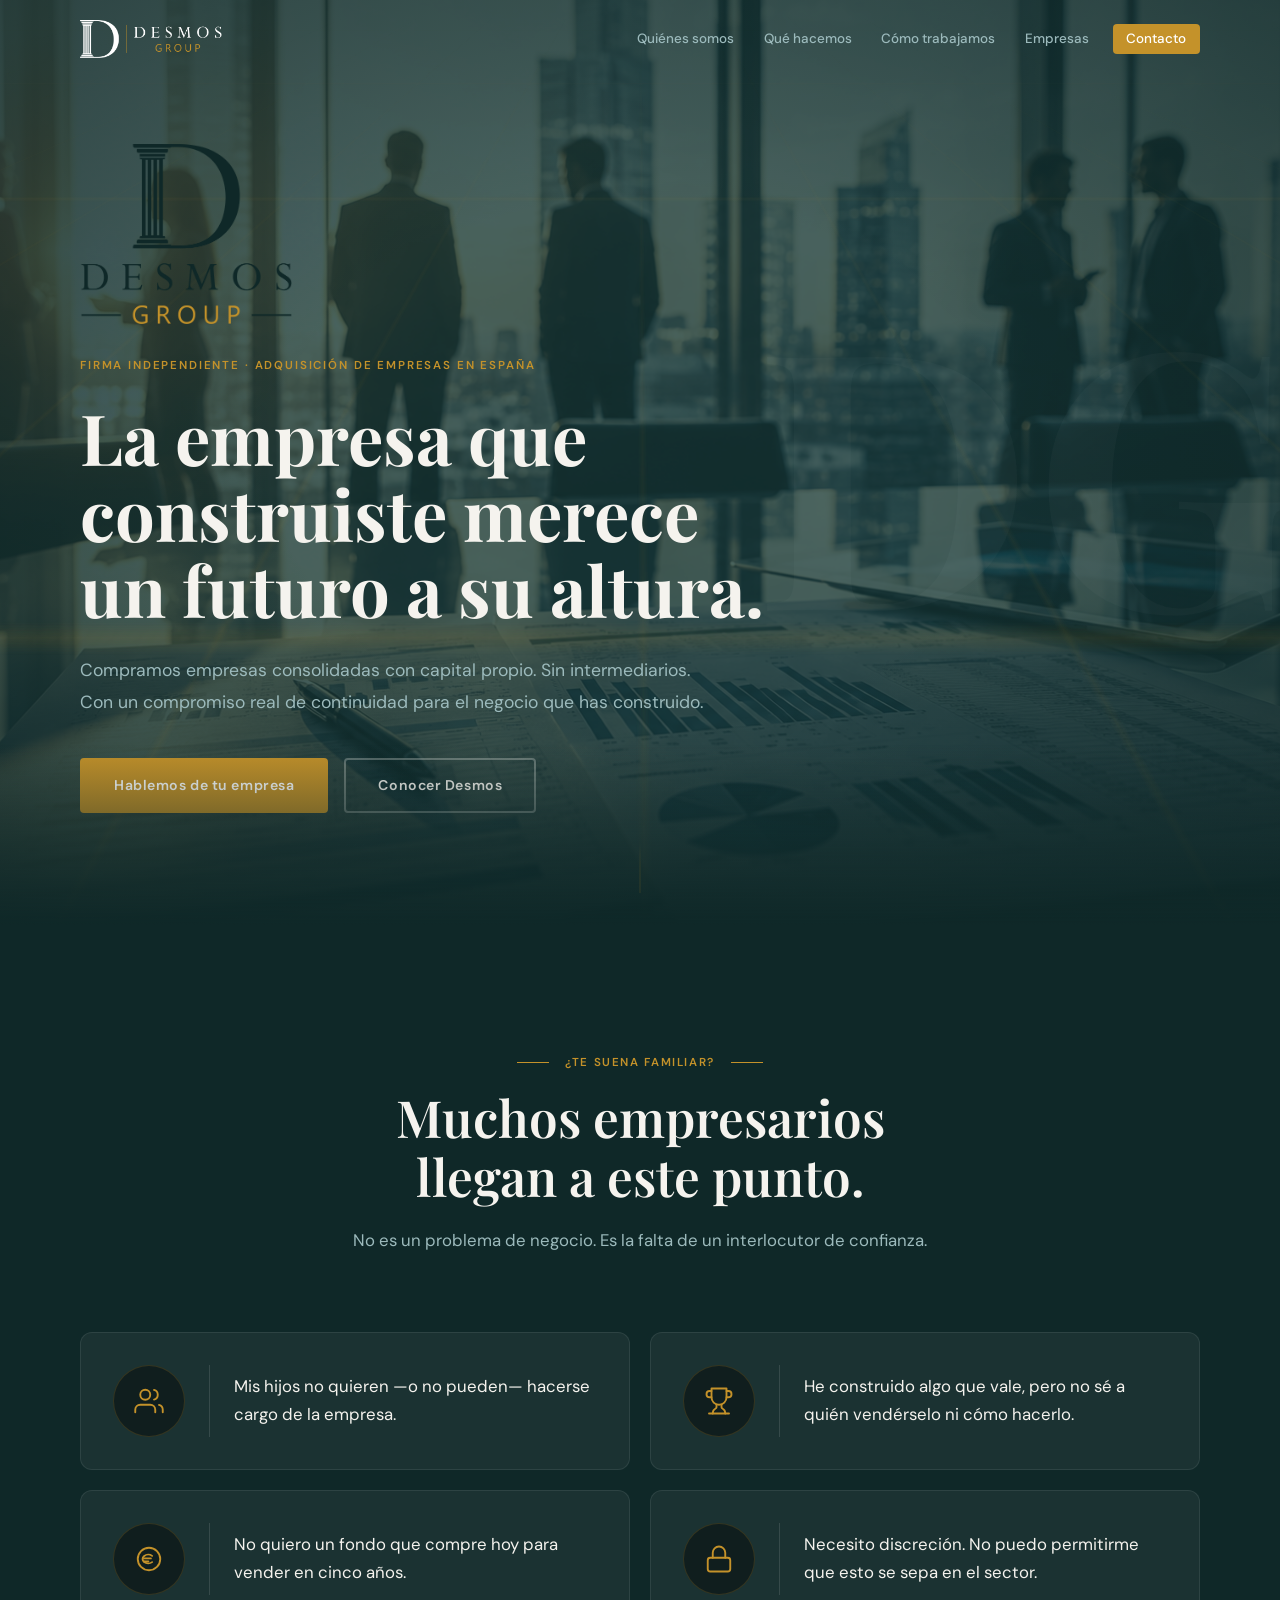
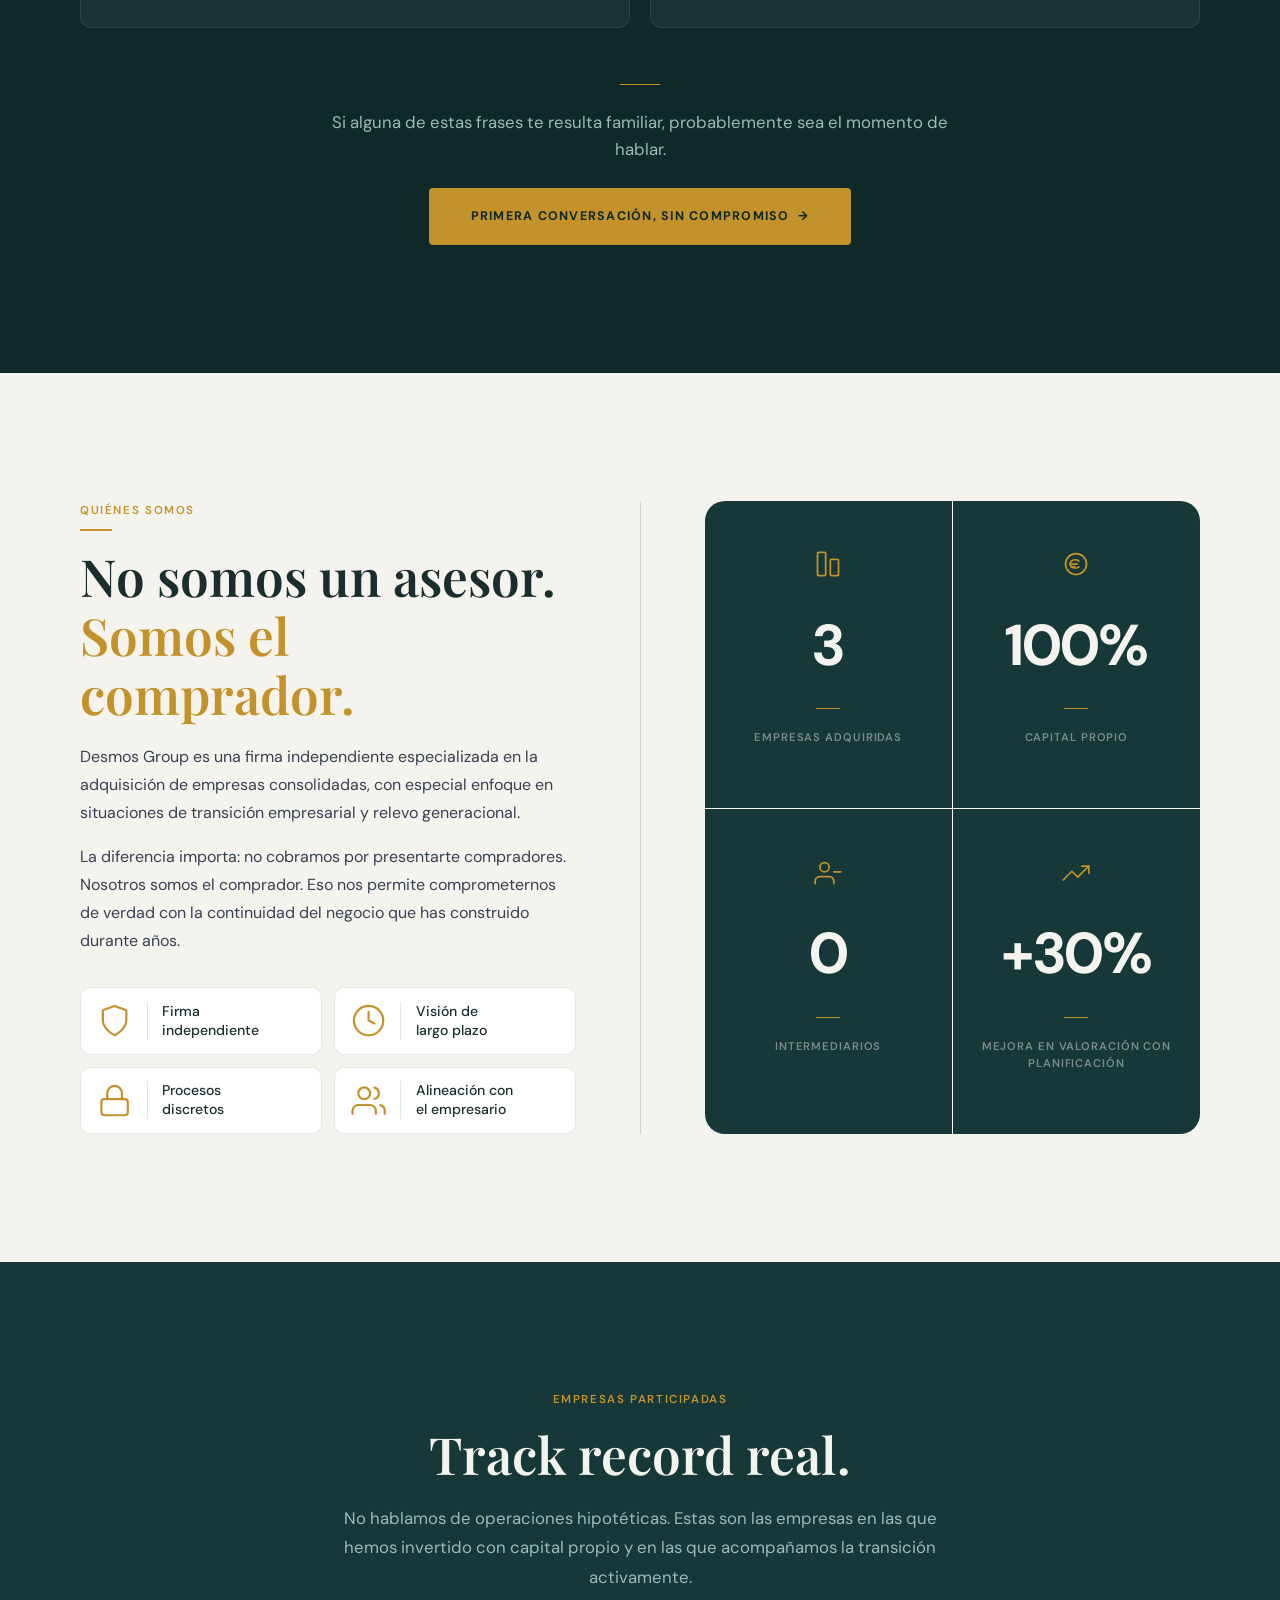
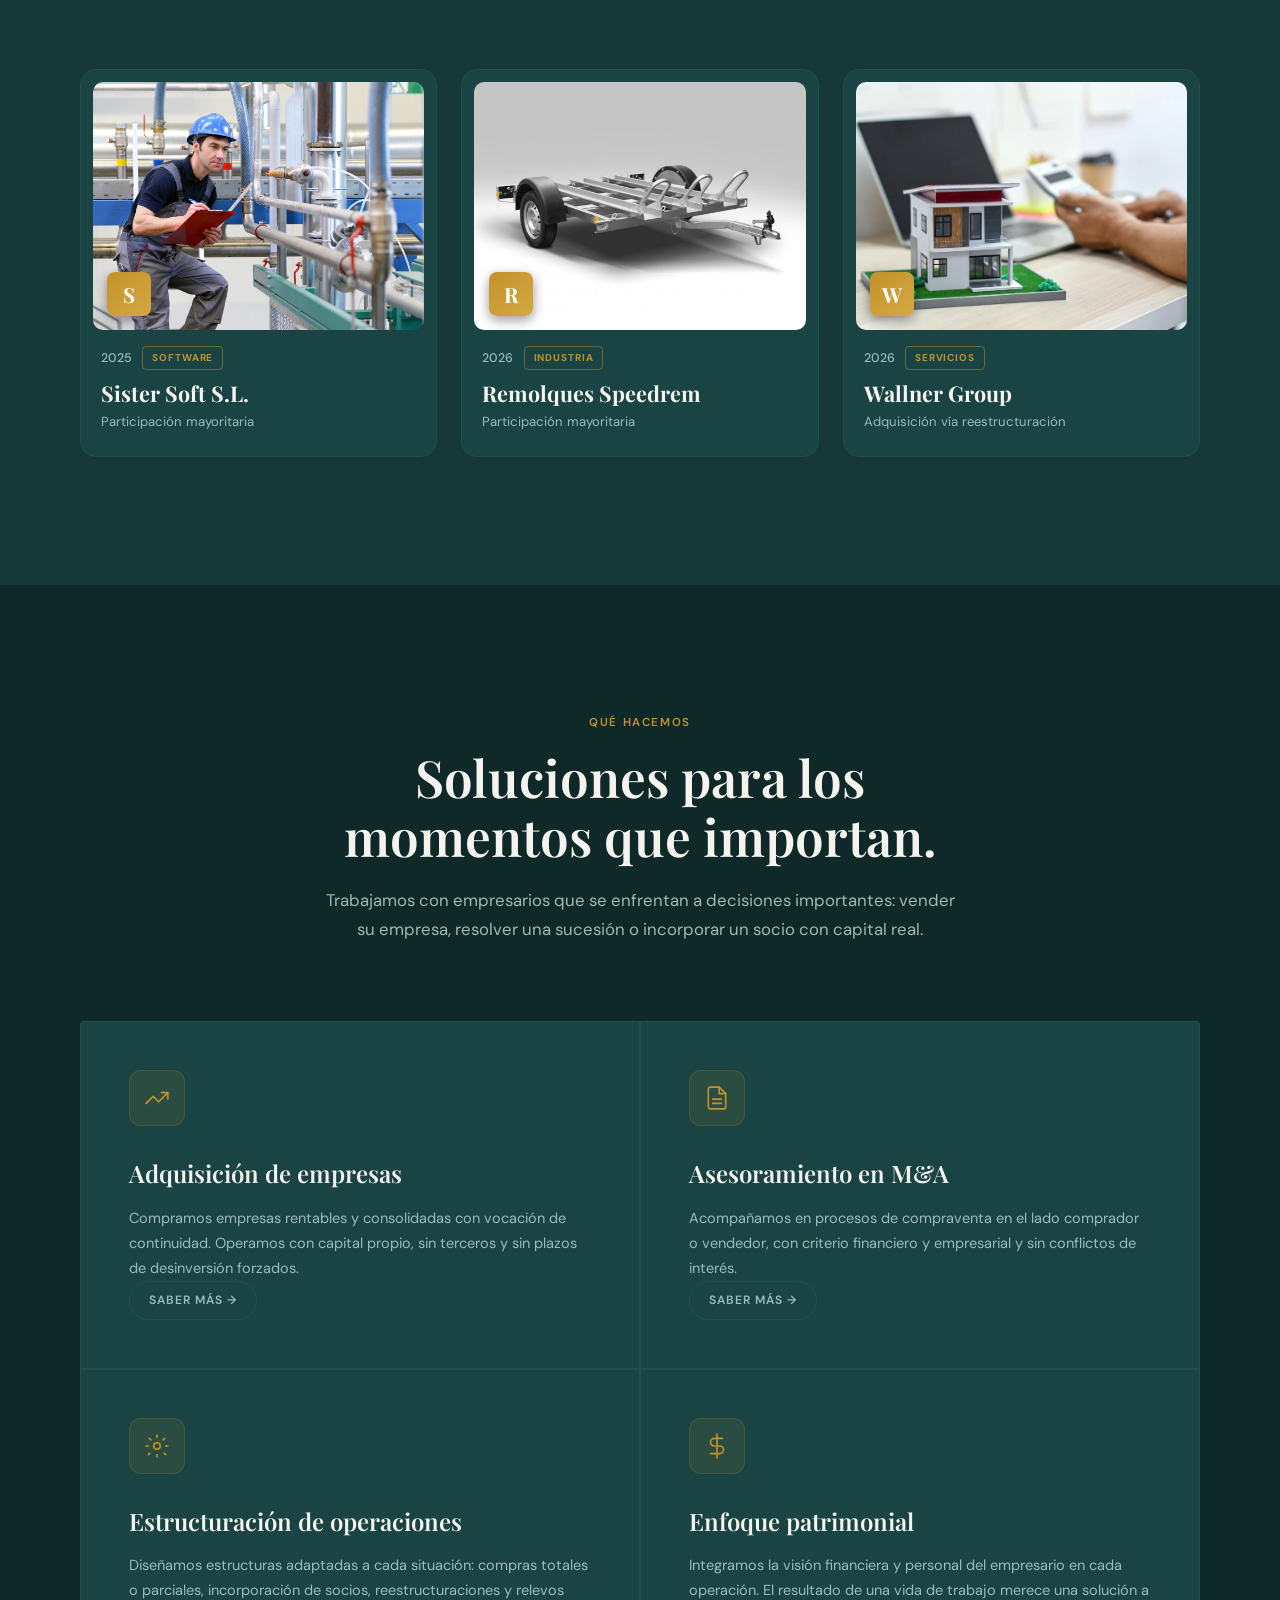
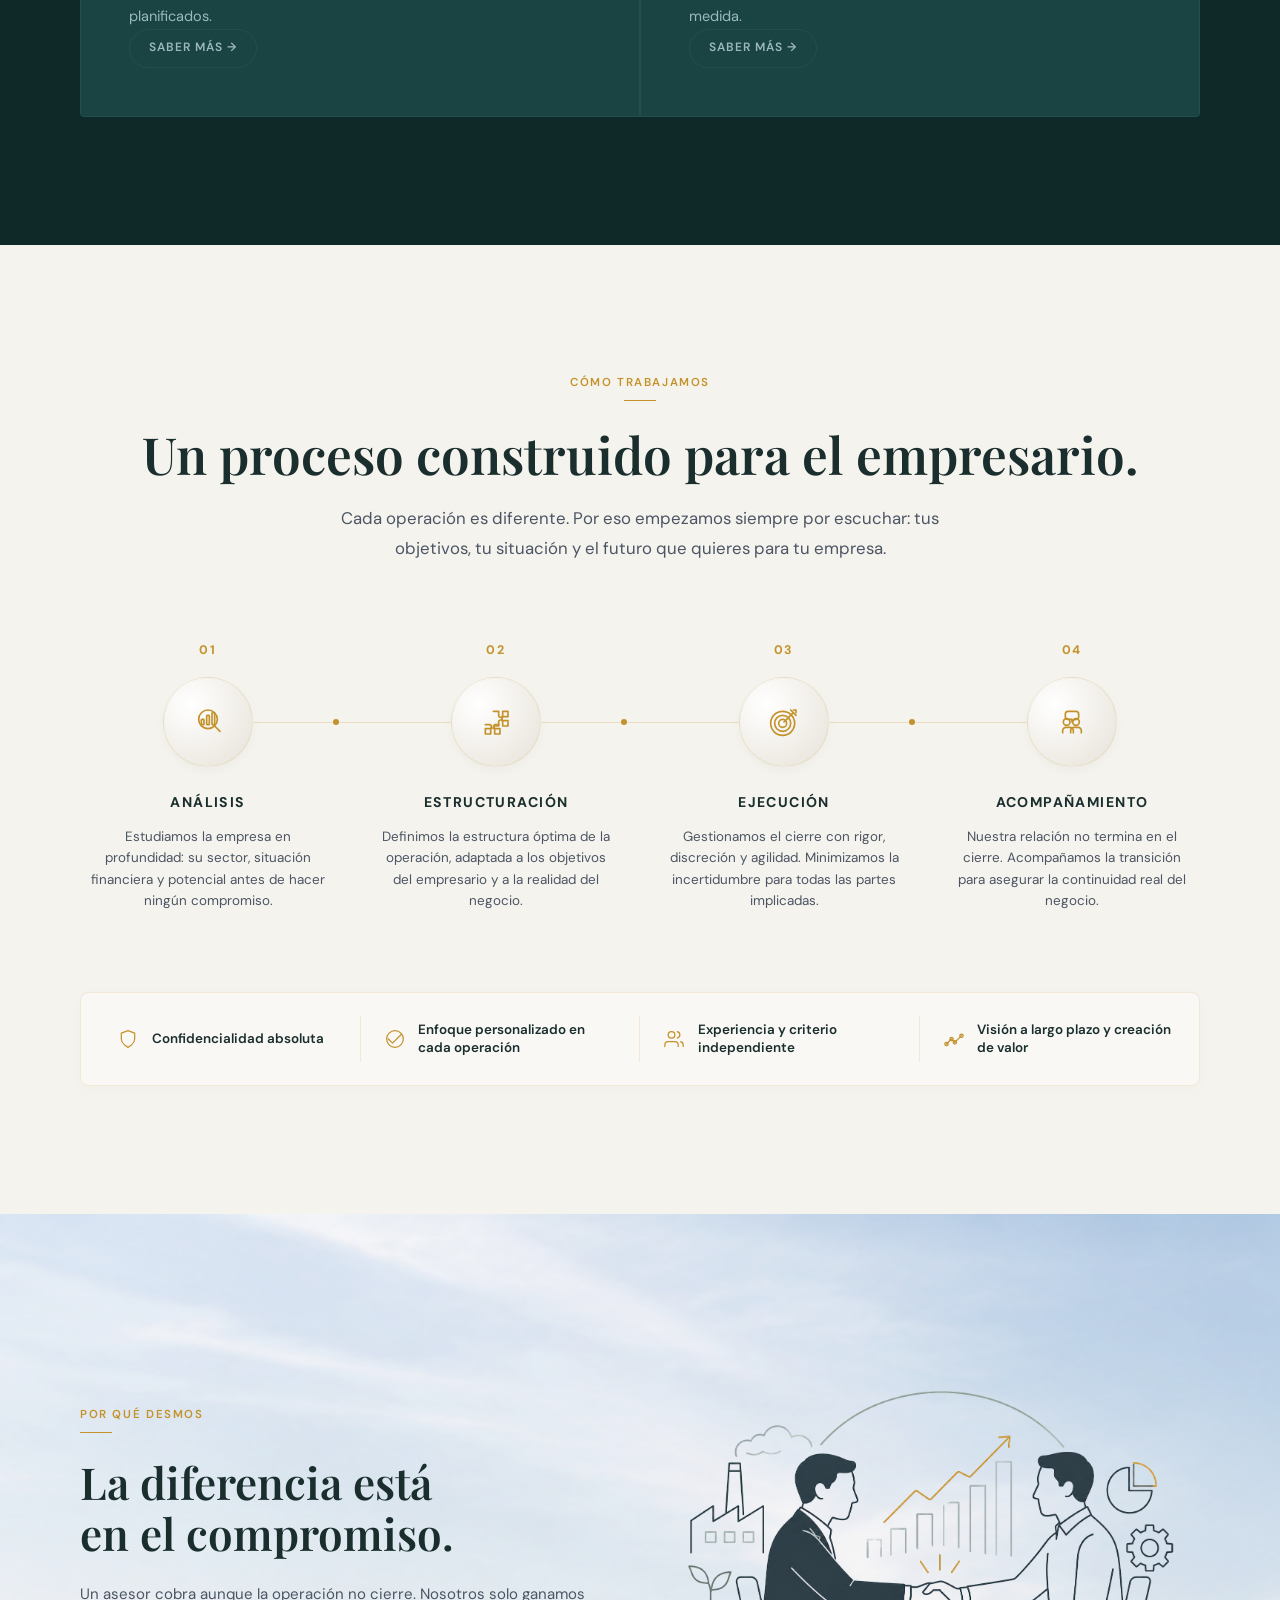
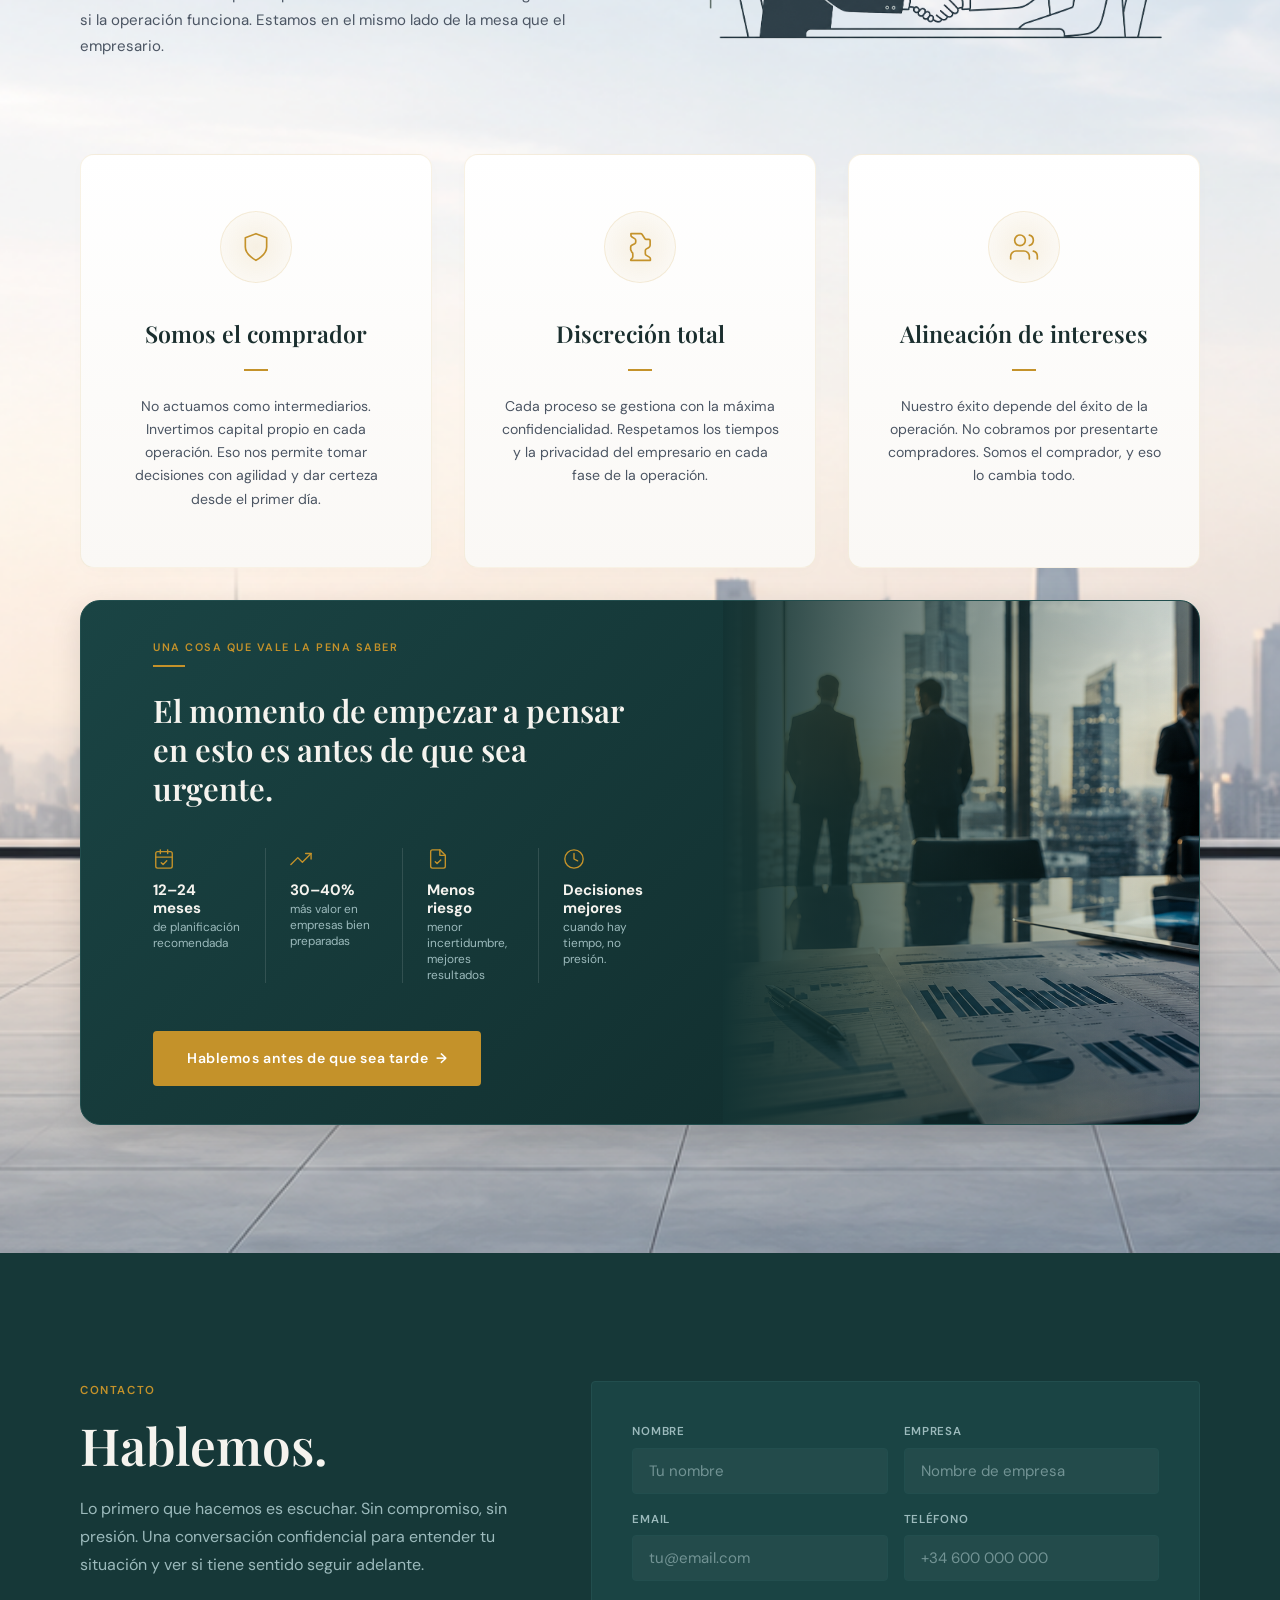
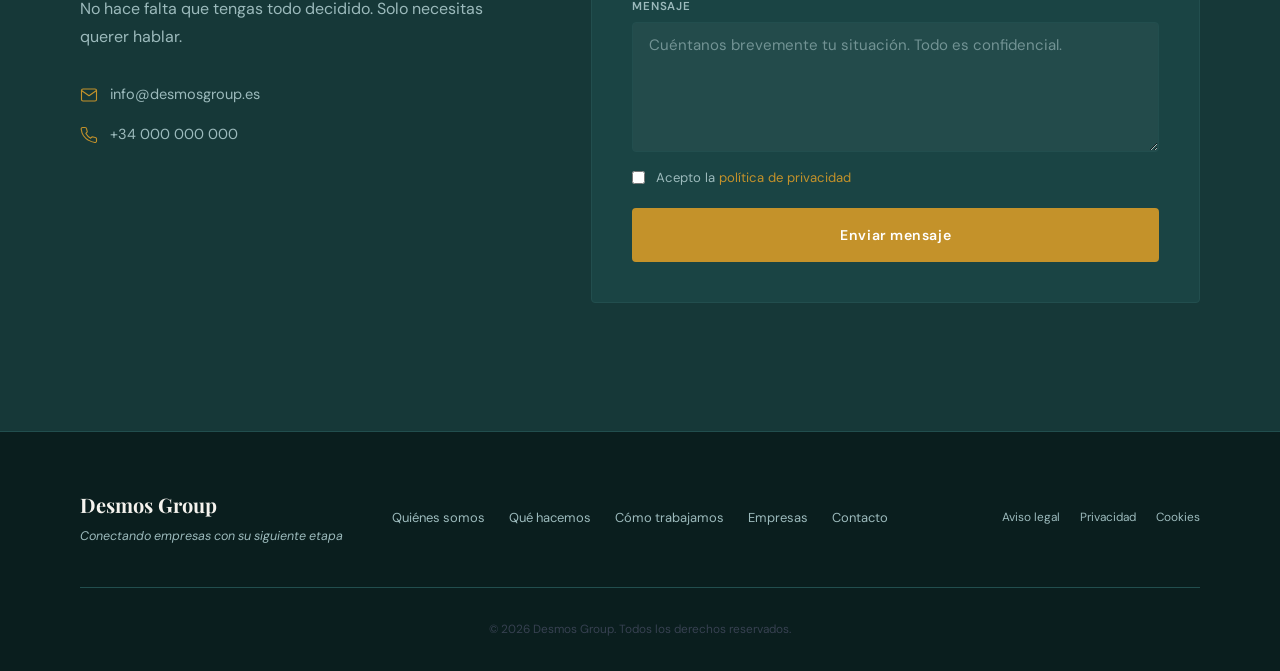
==== index.html @ 3ddeb7df "fix: resize logos and switch hero logo to desmos_logo.png - Header logo: 28px → 38px - Hero logo: 90" ====
<!DOCTYPE html>
<html lang="es">

<head>
  <meta charset="UTF-8">
  <meta name="viewport" content="width=device-width, initial-scale=1.0">
  <meta name="theme-color" content="#0C1B33">
  <title>Desmos Group | Adquisición de empresas y asesoramiento M&A</title>
  <meta name="description"
    content="Desmos Group compra empresas consolidadas con capital propio. Especialistas en transición empresarial y relevo generacional en España. Discreción, rigor y visión a largo plazo.">
  <link rel="canonical" href="https://www.desmosgroup.es/">

  <!-- Open Graph -->
  <meta property="og:type" content="website">
  <meta property="og:url" content="https://www.desmosgroup.es/">
  <meta property="og:title" content="Desmos Group | Adquisición de empresas">
  <meta property="og:description"
    content="Compramos empresas consolidadas con capital propio. Sin intermediarios. Con un compromiso real de continuidad.">
  <meta property="og:image" content="https://www.desmosgroup.es/img/og-image.webp">
  <meta property="og:locale" content="es_ES">
  <meta property="og:site_name" content="Desmos Group">

  <!-- Twitter Card -->
  <meta name="twitter:card" content="summary_large_image">
  <meta name="twitter:title" content="Desmos Group | Adquisición de empresas">
  <meta name="twitter:description"
    content="Compramos empresas consolidadas con capital propio. Sin intermediarios. Con un compromiso real de continuidad.">
  <meta name="twitter:image" content="https://www.desmosgroup.es/img/og-image.webp">

  <!-- Schema.org -->
  <script type="application/ld+json">
  {
    "@context": "https://schema.org",
    "@type": "Organization",
    "name": "Desmos Group",
    "description": "Firma independiente especializada en adquisición de empresas y transición empresarial en España. Capital propio, sin intermediarios.",
    "url": "https://www.desmosgroup.es",
    "areaServed": "ES",
    "knowsAbout": ["Adquisición de empresas", "M&A", "Transición empresarial", "Relevo generacional", "Capital propio"]
  }
  </script>

  <!-- Fonts: Playfair Display (titulars) + DM Sans (cos) -->
  <link rel="preconnect" href="https://fonts.googleapis.com">
  <link rel="preconnect" href="https://fonts.gstatic.com" crossorigin>
  <link
    href="https://fonts.googleapis.com/css2?family=Playfair+Display:wght@600;700&family=DM+Sans:opsz,wght@9..40,400;9..40,500;9..40,600&display=swap"
    rel="stylesheet">

  <link rel="stylesheet" href="css/style.css">
  <link rel="stylesheet" href="css/animations.css">
</head>

<body>

  <!-- ================================================
       HEADER
       ================================================ -->
  <header class="header" id="header">
    <div class="container header__inner">
      <a href="#inicio" class="header__logo">
        <img src="img/desmos_logo_hor_negatiu.png" alt="Desmos Group" class="header__logo-img">
      </a>
      <nav class="header__nav" id="nav" aria-label="Navegación principal">
        <ul class="header__nav-list">
          <li><a href="#quienes-somos" class="header__nav-link">Quiénes somos</a></li>
          <li><a href="#que-hacemos" class="header__nav-link">Qué hacemos</a></li>
          <li><a href="#como-trabajamos" class="header__nav-link">Cómo trabajamos</a></li>
          <li><a href="#empresas" class="header__nav-link">Empresas</a></li>
          <li><a href="#contacto" class="header__nav-link header__nav-link--cta">Contacto</a></li>
        </ul>
      </nav>
      <button class="header__burger" id="burger" aria-label="Abrir menú" aria-expanded="false">
        <span></span><span></span><span></span>
      </button>
    </div>
  </header>

  <main>

    <!-- ================================================
         HERO — Split asimètric, esquerre-alineat
         ================================================ -->
    <section class="hero" id="inicio" aria-label="Portada">
      <div class="hero__bg" aria-hidden="true"></div>
      <div class="hero__grid" aria-hidden="true"></div>
      <div class="container hero__inner">
        <div class="hero__text">
          <img src="img/desmos_logo.png" alt="Desmos Group" class="hero__logo">
          <p class="hero__eyebrow reveal">Firma independiente · Adquisición de empresas en España</p>
          <h1 class="hero__title reveal">La empresa que construiste merece un futuro a su altura.</h1>
          <p class="hero__subtitle reveal">
            Compramos empresas consolidadas con capital propio. Sin intermediarios.
            Con un compromiso real de continuidad para el negocio que has construido.
          </p>
          <div class="hero__ctas reveal">
            <a href="#contacto" class="btn btn--primary">Hablemos de tu empresa</a>
            <a href="#quienes-somos" class="btn btn--outline">Conocer Desmos</a>
          </div>
        </div>
      </div>
      <div class="hero__scroll-indicator" aria-hidden="true"></div>
      <div class="hero__fade" aria-hidden="true"></div>
    </section>

    <!-- ================================================
         ¿RECONOCES ESTA SITUACIÓN? — Identificació del problema
         ================================================ -->
    <section class="section section--darker" id="situacion">
      <div class="container">
        <div class="section__header section__header--center">
          <p class="eyebrow eyebrow--lined reveal">¿Te suena familiar?</p>
          <h2 class="section__title section__title--center reveal">Muchos empresarios<br>llegan a este punto.</h2>
          <p class="section__lead section__lead--center reveal">No es un problema de negocio. Es la falta de un
            interlocutor de confianza.</p>
        </div>

        <div class="situation__grid">
          <article class="situation__card reveal">
            <div class="situation__body">
              <div class="situation__icon" aria-hidden="true">
                <svg xmlns="http://www.w3.org/2000/svg" width="30" height="30" viewBox="0 0 24 24" fill="none"
                  stroke="currentColor" stroke-width="1.5" stroke-linecap="round" stroke-linejoin="round">
                  <path d="M17 21v-2a4 4 0 0 0-4-4H5a4 4 0 0 0-4 4v2" />
                  <circle cx="9" cy="7" r="4" />
                  <path d="M23 21v-2a4 4 0 0 0-3-3.87" />
                  <path d="M16 3.13a4 4 0 0 1 0 7.75" />
                </svg>
              </div>
              <div class="situation__sep" aria-hidden="true"></div>
              <p>Mis hijos no quieren —o no pueden— hacerse cargo de la empresa.</p>
            </div>
          </article>

          <article class="situation__card reveal">
            <div class="situation__body">
              <div class="situation__icon" aria-hidden="true">
                <svg xmlns="http://www.w3.org/2000/svg" width="30" height="30" viewBox="0 0 24 24" fill="none"
                  stroke="currentColor" stroke-width="1.5" stroke-linecap="round" stroke-linejoin="round">
                  <path d="M6 9H4.5a2.5 2.5 0 0 1 0-5H6" />
                  <path d="M18 9h1.5a2.5 2.5 0 0 0 0-5H18" />
                  <path d="M4 22h16" />
                  <path d="M10 14.66V17c0 .55-.47.98-.97 1.21C7.85 18.75 7 20.24 7 22" />
                  <path d="M14 14.66V17c0 .55.47.98.97 1.21C16.15 18.75 17 20.24 17 22" />
                  <path d="M18 2H6v7a6 6 0 0 0 12 0V2z" />
                </svg>
              </div>
              <div class="situation__sep" aria-hidden="true"></div>
              <p>He construido algo que vale, pero no sé a quién vendérselo ni cómo hacerlo.</p>
            </div>
          </article>

          <article class="situation__card reveal">
            <div class="situation__body">
              <div class="situation__icon" aria-hidden="true">
                <svg xmlns="http://www.w3.org/2000/svg" width="30" height="30" viewBox="0 0 24 24" fill="none"
                  stroke="currentColor" stroke-width="1.5" stroke-linecap="round" stroke-linejoin="round">
                  <circle cx="12" cy="12" r="9" />
                  <path d="M14.5 9.5a4.5 3.5 0 1 0 0 5" />
                  <line x1="8" y1="11.5" x2="13.5" y2="11.5" />
                  <line x1="8" y1="14" x2="11.5" y2="14" />
                </svg>
              </div>
              <div class="situation__sep" aria-hidden="true"></div>
              <p>No quiero un fondo que compre hoy para vender en cinco años.</p>
            </div>
          </article>

          <article class="situation__card reveal">
            <div class="situation__body">
              <div class="situation__icon" aria-hidden="true">
                <svg xmlns="http://www.w3.org/2000/svg" width="30" height="30" viewBox="0 0 24 24" fill="none"
                  stroke="currentColor" stroke-width="1.5" stroke-linecap="round" stroke-linejoin="round">
                  <rect x="3" y="11" width="18" height="11" rx="2" ry="2" />
                  <path d="M7 11V7a5 5 0 0 1 10 0v4" />
                </svg>
              </div>
              <div class="situation__sep" aria-hidden="true"></div>
              <p>Necesito discreción. No puedo permitirme que esto se sepa en el sector.</p>
            </div>
          </article>
        </div>

        <div class="situation__close reveal">
          <div class="situation__rule" aria-hidden="true"></div>
          <p>Si alguna de estas frases te resulta familiar, probablemente sea el momento de hablar.</p>
          <a href="#contacto" class="btn btn--cta">Primera conversación, sin compromiso &nbsp;→</a>
        </div>
      </div>
    </section>

    <!-- ================================================
         QUIÉNES SOMOS
         ================================================ -->
    <section class="section section--light" id="quienes-somos">
      <div class="container">

        <div class="about__layout">
          <!-- Left: content -->
          <div class="about__content">
            <p class="eyebrow eyebrow--bar reveal">Quiénes somos</p>
            <h2 class="section__title section__title--dark reveal">
              No somos un asesor.<br><span class="about__title-accent">Somos el comprador.</span>
            </h2>
            <p class="section__body reveal">
              Desmos Group es una firma independiente especializada en la adquisición de empresas
              consolidadas, con especial enfoque en situaciones de transición empresarial y relevo generacional.
            </p>
            <p class="section__body reveal">
              La diferencia importa: no cobramos por presentarte compradores. Nosotros somos el comprador.
              Eso nos permite comprometernos de verdad con la continuidad del negocio que has construido durante años.
            </p>

            <div class="about__features reveal">
              <div class="about__feature">
                <div class="about__feature-icon" aria-hidden="true">
                  <svg xmlns="http://www.w3.org/2000/svg" width="20" height="20" viewBox="0 0 24 24" fill="none"
                    stroke="currentColor" stroke-width="1.5" stroke-linecap="round" stroke-linejoin="round">
                    <path d="M12 22s8-4 8-10V5l-8-3-8 3v7c0 6 8 10 8 10z" />
                  </svg>
                </div>
                <span>Firma<br>independiente</span>
              </div>
              <div class="about__feature">
                <div class="about__feature-icon" aria-hidden="true">
                  <svg xmlns="http://www.w3.org/2000/svg" width="20" height="20" viewBox="0 0 24 24" fill="none"
                    stroke="currentColor" stroke-width="1.5" stroke-linecap="round" stroke-linejoin="round">
                    <circle cx="12" cy="12" r="10" />
                    <polyline points="12 6 12 12 16 14" />
                  </svg>
                </div>
                <span>Visión de<br>largo plazo</span>
              </div>
              <div class="about__feature">
                <div class="about__feature-icon" aria-hidden="true">
                  <svg xmlns="http://www.w3.org/2000/svg" width="20" height="20" viewBox="0 0 24 24" fill="none"
                    stroke="currentColor" stroke-width="1.5" stroke-linecap="round" stroke-linejoin="round">
                    <rect x="3" y="11" width="18" height="11" rx="2" ry="2" />
                    <path d="M7 11V7a5 5 0 0 1 10 0v4" />
                  </svg>
                </div>
                <span>Procesos<br>discretos</span>
              </div>
              <div class="about__feature">
                <div class="about__feature-icon" aria-hidden="true">
                  <svg xmlns="http://www.w3.org/2000/svg" width="20" height="20" viewBox="0 0 24 24" fill="none"
                    stroke="currentColor" stroke-width="1.5" stroke-linecap="round" stroke-linejoin="round">
                    <path d="M17 21v-2a4 4 0 0 0-4-4H5a4 4 0 0 0-4 4v2" />
                    <circle cx="9" cy="7" r="4" />
                    <path d="M23 21v-2a4 4 0 0 0-3-3.87" />
                    <path d="M16 3.13a4 4 0 0 1 0 7.75" />
                  </svg>
                </div>
                <span>Alineación con<br>el empresario</span>
              </div>
            </div>
          </div>

          <!-- Vertical divider -->
          <div class="about__divider" aria-hidden="true"></div>

          <!-- Right: KPIs grid -->
          <div class="about__aside">
            <div class="about__kpis reveal">
              <!-- Fila icones superiors -->
              <div class="about__kpi-icon" aria-hidden="true">
                <svg xmlns="http://www.w3.org/2000/svg" width="28" height="28" viewBox="0 0 24 24" fill="none"
                  stroke="currentColor" stroke-width="1.5" stroke-linecap="round" stroke-linejoin="round">
                  <rect x="3" y="2" width="7" height="20" rx="1" />
                  <rect x="14" y="8" width="7" height="14" rx="1" />
                </svg>
              </div>
              <div class="about__kpi-icon" aria-hidden="true">
                <svg xmlns="http://www.w3.org/2000/svg" width="28" height="28" viewBox="0 0 24 24" fill="none"
                  stroke="currentColor" stroke-width="1.5" stroke-linecap="round" stroke-linejoin="round">
                  <circle cx="12" cy="12" r="9" />
                  <path d="M14.5 9.5a4.5 3.5 0 1 0 0 5" />
                  <line x1="8" y1="12" x2="13" y2="12" />
                  <line x1="8" y1="14.5" x2="11" y2="14.5" />
                </svg>
              </div>
              <!-- Fila números superiors -->
              <span class="about__kpi-num">3</span>
              <span class="about__kpi-num">100%</span>
              <!-- Fila regles superiors -->
              <div class="about__kpi-rule" aria-hidden="true"></div>
              <div class="about__kpi-rule" aria-hidden="true"></div>
              <!-- Fila etiquetes superiors -->
              <span class="about__kpi-lbl">Empresas adquiridas</span>
              <span class="about__kpi-lbl">Capital propio</span>
              <!-- Separador horitzontal -->
              <div class="about__kpi-hsep" aria-hidden="true"></div>
              <!-- Fila icones inferiors -->
              <div class="about__kpi-icon" aria-hidden="true">
                <svg xmlns="http://www.w3.org/2000/svg" width="28" height="28" viewBox="0 0 24 24" fill="none"
                  stroke="currentColor" stroke-width="1.5" stroke-linecap="round" stroke-linejoin="round">
                  <path d="M17 21v-2a4 4 0 0 0-4-4H5a4 4 0 0 0-4 4v2" />
                  <circle cx="9" cy="7" r="4" />
                  <line x1="17" y1="11" x2="23" y2="11" />
                </svg>
              </div>
              <div class="about__kpi-icon" aria-hidden="true">
                <svg xmlns="http://www.w3.org/2000/svg" width="28" height="28" viewBox="0 0 24 24" fill="none"
                  stroke="currentColor" stroke-width="1.5" stroke-linecap="round" stroke-linejoin="round">
                  <polyline points="23 6 13.5 15.5 8.5 10.5 1 18" />
                  <polyline points="17 6 23 6 23 12" />
                </svg>
              </div>
              <!-- Fila números inferiors -->
              <span class="about__kpi-num">0</span>
              <span class="about__kpi-num">+30%</span>
              <!-- Fila regles inferiors -->
              <div class="about__kpi-rule" aria-hidden="true"></div>
              <div class="about__kpi-rule" aria-hidden="true"></div>
              <!-- Fila etiquetes inferiors -->
              <span class="about__kpi-lbl">Intermediarios</span>
              <span class="about__kpi-lbl">Mejora en valoración con planificación</span>
            </div>
          </div>
        </div>

      </div>
    </section>

    <!-- ================================================
         EMPRESAS PARTICIPADAS — Credibilitat aviat
         ================================================ -->
    <section class="section section--dark" id="empresas">
      <div class="empresas__parallax-bg" aria-hidden="true"></div>
      <div class="container">
        <div class="section__header section__header--center">
          <p class="eyebrow reveal">Empresas participadas</p>
          <h2 class="section__title section__title--center reveal">Track record real.</h2>
          <p class="section__lead section__lead--center reveal">
            No hablamos de operaciones hipotéticas. Estas son las empresas en las que hemos invertido
            con capital propio y en las que acompañamos la transición activamente.
          </p>
        </div>

        <div class="portfolio__grid" id="portfolio-grid" aria-label="Empresas participadas"></div>
      </div>
    </section>

    <!-- ================================================
         QUÉ HACEMOS
         ================================================ -->
    <section class="section section--darker" id="que-hacemos">
      <div class="container">
        <div class="section__header">
          <p class="eyebrow reveal">Qué hacemos</p>
          <h2 class="section__title reveal">Soluciones para los<br>momentos que importan.</h2>
          <p class="section__lead reveal">
            Trabajamos con empresarios que se enfrentan a decisiones importantes: vender su empresa,
            resolver una sucesión o incorporar un socio con capital real.
          </p>
        </div>
        <div class="services__grid">
          <article class="service-card reveal">
            <div class="service-card__icon" aria-hidden="true">
              <svg xmlns="http://www.w3.org/2000/svg" width="26" height="26" viewBox="0 0 24 24" fill="none"
                stroke="currentColor" stroke-width="1.5" stroke-linecap="round" stroke-linejoin="round">
                <polyline points="22 7 13.5 15.5 8.5 10.5 2 17" />
                <polyline points="16 7 22 7 22 13" />
              </svg>
            </div>
            <h3 class="service-card__title">Adquisición de empresas</h3>
            <p class="service-card__desc">
              Compramos empresas rentables y consolidadas con vocación de continuidad.
              Operamos con capital propio, sin terceros y sin plazos de desinversión forzados.
            </p>
            <a href="#contacto" class="service-card__more">Saber más →</a>
          </article>
          <article class="service-card reveal">
            <div class="service-card__icon" aria-hidden="true">
              <svg xmlns="http://www.w3.org/2000/svg" width="26" height="26" viewBox="0 0 24 24" fill="none"
                stroke="currentColor" stroke-width="1.5" stroke-linecap="round" stroke-linejoin="round">
                <path d="M14 2H6a2 2 0 0 0-2 2v16a2 2 0 0 0 2 2h12a2 2 0 0 0 2-2V8z" />
                <polyline points="14 2 14 8 20 8" />
                <line x1="16" y1="13" x2="8" y2="13" />
                <line x1="16" y1="17" x2="8" y2="17" />
              </svg>
            </div>
            <h3 class="service-card__title">Asesoramiento en M&amp;A</h3>
            <p class="service-card__desc">
              Acompañamos en procesos de compraventa en el lado comprador o vendedor,
              con criterio financiero y empresarial y sin conflictos de interés.
            </p>
            <a href="#contacto" class="service-card__more">Saber más →</a>
          </article>
          <article class="service-card reveal">
            <div class="service-card__icon" aria-hidden="true">
              <svg xmlns="http://www.w3.org/2000/svg" width="26" height="26" viewBox="0 0 24 24" fill="none"
                stroke="currentColor" stroke-width="1.5" stroke-linecap="round" stroke-linejoin="round">
                <circle cx="12" cy="12" r="3" />
                <path
                  d="M19.07 4.93l-1.41 1.41M5.34 18.66l-1.41 1.41M4.93 4.93l1.41 1.41M18.66 18.66l1.41 1.41M2 12H4M20 12h2M12 2v2M12 20v2" />
              </svg>
            </div>
            <h3 class="service-card__title">Estructuración de operaciones</h3>
            <p class="service-card__desc">
              Diseñamos estructuras adaptadas a cada situación: compras totales o parciales,
              incorporación de socios, reestructuraciones y relevos planificados.
            </p>
            <a href="#contacto" class="service-card__more">Saber más →</a>
          </article>
          <article class="service-card reveal">
            <div class="service-card__icon" aria-hidden="true">
              <svg xmlns="http://www.w3.org/2000/svg" width="26" height="26" viewBox="0 0 24 24" fill="none"
                stroke="currentColor" stroke-width="1.5" stroke-linecap="round" stroke-linejoin="round">
                <line x1="12" y1="1" x2="12" y2="23" />
                <path d="M17 5H9.5a3.5 3.5 0 0 0 0 7h5a3.5 3.5 0 0 1 0 7H6" />
              </svg>
            </div>
            <h3 class="service-card__title">Enfoque patrimonial</h3>
            <p class="service-card__desc">
              Integramos la visión financiera y personal del empresario en cada operación.
              El resultado de una vida de trabajo merece una solución a medida.
            </p>
            <a href="#contacto" class="service-card__more">Saber más →</a>
          </article>
        </div>
      </div>
    </section>

    <!-- ================================================
         CÓMO TRABAJAMOS
         ================================================ -->
    <section class="section section--light" id="como-trabajamos">
      <div class="container">
        <div class="section__header section__header--center">
          <p class="process-eyebrow reveal">Cómo trabajamos</p>
          <div class="process-eyebrow-rule reveal" aria-hidden="true"></div>
          <h2 class="section__title section__title--dark section__title--center reveal">Un proceso construido para el
            empresario.</h2>
          <p class="section__lead section__lead--dark section__lead--center reveal">
            Cada operación es diferente. Por eso empezamos siempre por escuchar:
            tus objetivos, tu situación y el futuro que quieres para tu empresa.
          </p>
        </div>

        <div class="process__steps">

          <div class="process__step reveal">
            <span class="process__step-num">01</span>
            <div class="process__step-circle">
              <!-- Magnifying glass + chart SVG -->
              <svg xmlns="http://www.w3.org/2000/svg" width="32" height="32" viewBox="0 0 24 24" fill="none"
                stroke="currentColor" stroke-width="1.25" stroke-linecap="round" stroke-linejoin="round">
                <rect x="7" y="10" width="2" height="4" rx="0.5" />
                <rect x="11" y="7" width="2" height="7" rx="0.5" />
                <rect x="15" y="5" width="2" height="9" rx="0.5" />
                <circle cx="12" cy="10" r="7" />
                <line x1="17" y1="15" x2="21" y2="19" />
              </svg>
            </div>
            <h3 class="process__step-title">ANÁLISIS</h3>
            <p class="process__step-desc">
              Estudiamos la empresa en profundidad: su sector, situación financiera y
              potencial antes de hacer ningún compromiso.
            </p>
          </div>

          <div class="process__step reveal">
            <span class="process__step-num">02</span>
            <div class="process__step-circle">
              <!-- Puzzle pieces SVG -->
              <svg xmlns="http://www.w3.org/2000/svg" width="32" height="32" viewBox="0 0 24 24" fill="none"
                stroke="currentColor" stroke-width="1.25" stroke-linecap="round" stroke-linejoin="round">
                <path
                  d="M4 14h3a1.5 1.5 0 0 1 1.5 1.5v0a1.5 1.5 0 0 1-1.5 1.5H4v4h4v-3a1.5 1.5 0 0 1 1.5-1.5v0a1.5 1.5 0 0 1 1.5 1.5v3h4v-4h-3a1.5 1.5 0 0 1-1.5-1.5v0A1.5 1.5 0 0 1 11 14h3" />
                <path
                  d="M10 4h4v3a1.5 1.5 0 0 0 1.5 1.5v0A1.5 1.5 0 0 0 17 7V4h4v4h-3a1.5 1.5 0 0 0-1.5 1.5v0a1.5 1.5 0 0 0 1.5 1.5h3v4h-4v-3a1.5 1.5 0 0 0-1.5-1.5v0a1.5 1.5 0 0 0-1.5 1.5v3h-4" />
              </svg>
            </div>
            <h3 class="process__step-title">ESTRUCTURACIÓN</h3>
            <p class="process__step-desc">
              Definimos la estructura óptima de la operación, adaptada a los objetivos
              del empresario y a la realidad del negocio.
            </p>
          </div>

          <div class="process__step reveal">
            <span class="process__step-num">03</span>
            <div class="process__step-circle">
              <!-- Target SVG -->
              <svg xmlns="http://www.w3.org/2000/svg" width="32" height="32" viewBox="0 0 24 24" fill="none"
                stroke="currentColor" stroke-width="1.25" stroke-linecap="round" stroke-linejoin="round">
                <circle cx="11" cy="13" r="9" />
                <circle cx="11" cy="13" r="6" />
                <circle cx="11" cy="13" r="3" />
                <path d="M19 5L12 12" />
                <path d="M17 3l4 4" />
                <path d="M19 3h2v2" />
              </svg>
            </div>
            <h3 class="process__step-title">EJECUCIÓN</h3>
            <p class="process__step-desc">
              Gestionamos el cierre con rigor, discreción y agilidad. Minimizamos la
              incertidumbre para todas las partes implicadas.
            </p>
          </div>

          <div class="process__step reveal">
            <span class="process__step-num">04</span>
            <div class="process__step-circle">
              <!-- Speech bubble SVG -->
              <svg xmlns="http://www.w3.org/2000/svg" width="32" height="32" viewBox="0 0 24 24" fill="none"
                stroke="currentColor" stroke-width="1.25" stroke-linecap="round" stroke-linejoin="round">
                <path d="M5 20v-1.5a2.5 2.5 0 0 1 2.5-2.5h3a2.5 2.5 0 0 1 2.5 2.5v1.5" />
                <circle cx="8" cy="12" r="2.5" />
                <path d="M11 20v-1.5a2.5 2.5 0 0 1 2.5-2.5h3a2.5 2.5 0 0 1 2.5 2.5v1.5" />
                <circle cx="15" cy="12" r="2.5" />
                <path d="M9 4h6a2 2 0 0 1 2 2v2a2 2 0 0 1-2 2h-1l-2 2v-2H9a2 2 0 0 1-2-2V6a2 2 0 0 1 2-2Z" />
              </svg>
            </div>
            <h3 class="process__step-title">ACOMPAÑAMIENTO</h3>
            <p class="process__step-desc">
              Nuestra relación no termina en el cierre. Acompañamos la transición
              para asegurar la continuidad real del negocio.
            </p>
          </div>

        </div>

        <!-- Banner at the bottom -->
        <div class="process__banner reveal">
          <div class="process__banner-item">
            <div class="process__banner-icon">
              <!-- Shield SVG -->
              <svg xmlns="http://www.w3.org/2000/svg" width="20" height="20" viewBox="0 0 24 24" fill="none"
                stroke="currentColor" stroke-width="1.5" stroke-linecap="round" stroke-linejoin="round">
                <path d="M12 22s8-4 8-10V5l-8-3-8 3v7c0 6 8 10 8 10z" />
              </svg>
            </div>
            <span class="process__banner-text">Confidencialidad absoluta</span>
          </div>

          <div class="process__banner-item">
            <div class="process__banner-icon">
              <!-- Checkmark circle SVG -->
              <svg xmlns="http://www.w3.org/2000/svg" width="20" height="20" viewBox="0 0 24 24" fill="none"
                stroke="currentColor" stroke-width="1.5" stroke-linecap="round" stroke-linejoin="round">
                <polyline points="20 6 9 17 4 12" />
                <circle cx="12" cy="12" r="10" />
              </svg>
            </div>
            <span class="process__banner-text">Enfoque personalizado en cada operación</span>
          </div>

          <div class="process__banner-item">
            <div class="process__banner-icon">
              <!-- Users SVG -->
              <svg xmlns="http://www.w3.org/2000/svg" width="20" height="20" viewBox="0 0 24 24" fill="none"
                stroke="currentColor" stroke-width="1.5" stroke-linecap="round" stroke-linejoin="round">
                <path d="M17 21v-2a4 4 0 0 0-4-4H5a4 4 0 0 0-4 4v2" />
                <circle cx="9" cy="7" r="4" />
                <path d="M23 21v-2a4 4 0 0 0-3-3.87" />
                <path d="M16 3.13a4 4 0 0 1 0 7.75" />
              </svg>
            </div>
            <span class="process__banner-text">Experiencia y criterio independiente</span>
          </div>

          <div class="process__banner-item">
            <div class="process__banner-icon">
              <!-- Trend chart SVG -->
              <svg xmlns="http://www.w3.org/2000/svg" width="20" height="20" viewBox="0 0 24 24" fill="none"
                stroke="currentColor" stroke-width="1.5" stroke-linecap="round" stroke-linejoin="round">
                <path d="M3 18l6-6 4 4 8-8" />
                <circle cx="3" cy="18" r="2" />
                <circle cx="9" cy="12" r="2" />
                <circle cx="13" cy="16" r="2" />
                <circle cx="21" cy="8" r="2" />
              </svg>
            </div>
            <span class="process__banner-text">Visión a largo plazo y creación de valor</span>
          </div>
        </div>

      </div>
    </section>

    <!-- ================================================
         POR QUÉ DESMOS
         ================================================ -->
    <section class="section section--light" id="por-que-desmos">
      <div class="container">

        <!-- Split Header -->
        <div class="why-desmos__header-split reveal">
          <div class="why-desmos__header-text">
            <p class="why-desmos__eyebrow">Por qué Desmos</p>
            <div class="why-desmos__eyebrow-rule" aria-hidden="true"></div>
            <h2 class="section__title section__title--dark why-desmos__title">La diferencia está<br>en el compromiso.
            </h2>
            <p class="why-desmos__lead">
              Un asesor cobra aunque la operación no cierre. Nosotros solo ganamos si la operación
              funciona. Estamos en el mismo lado de la mesa que el empresario.
            </p>
          </div>
          <div class="why-desmos__header-image-wrap">
            <img src="img/draw_transparent.png" alt="Reunión de negocios en oficina" class="why-desmos__header-image">
          </div>
        </div>

        <!-- Three Cards Grid -->
        <div class="value__grid">
          <article class="value-card reveal">
            <div class="value-card__badge">
              <div class="value-card__badge-circle">
                <!-- Shield SVG -->
                <svg xmlns="http://www.w3.org/2000/svg" width="32" height="32" viewBox="0 0 24 24" fill="none"
                  stroke="currentColor" stroke-width="1.25" stroke-linecap="round" stroke-linejoin="round">
                  <path d="M12 22s8-4 8-10V5l-8-3-8 3v7c0 6 8 10 8 10z" />
                </svg>
              </div>
            </div>
            <h3 class="value-card__title">Somos el comprador</h3>
            <div class="value-card__title-rule" aria-hidden="true"></div>
            <p class="value-card__desc">
              No actuamos como intermediarios. Invertimos capital propio en cada operación. Eso nos permite tomar
              decisiones con agilidad y dar certeza desde el primer día.
            </p>
          </article>

          <article class="value-card reveal">
            <div class="value-card__badge">
              <div class="value-card__badge-circle">
                <!-- Chess knight SVG -->
                <svg xmlns="http://www.w3.org/2000/svg" width="32" height="32" viewBox="0 0 24 24" fill="none"
                  stroke="currentColor" stroke-width="1.25" stroke-linecap="round" stroke-linejoin="round">
                  <path
                    d="M19 22H5c0-.5.3-1 .8-1.3.5-.3.8-.8.8-1.3V17c0-.5-.3-1-.8-1.3L5 14v-2c0-.5.3-1 .8-1.3L8 9.5c.5-.3.8-.8.8-1.3V7c0-.5-.3-1-.8-1.3L6 4.5c-.5-.3-.8-.8-.8-1.3V2h7.3c.4 0 .8.2 1 .5l2.2 3.3c.2.3.5.5.8.5h2.2c.5 0 .9.4.9.9v3.4c0 .8-.5 1.5-1.2 1.9l-1.6.9c-.5.3-.8.8-.8 1.3V17c0 .5.3 1 .8 1.3l2.2 1.3c.5.3.8.8.8 1.3v1.1H19z" />
                </svg>
              </div>
            </div>
            <h3 class="value-card__title">Discreción total</h3>
            <div class="value-card__title-rule" aria-hidden="true"></div>
            <p class="value-card__desc">
              Cada proceso se gestiona con la máxima confidencialidad. Respetamos los tiempos y la privacidad del
              empresario en cada fase de la operación.
            </p>
          </article>

          <article class="value-card reveal">
            <div class="value-card__badge">
              <div class="value-card__badge-circle">
                <!-- Users SVG -->
                <svg xmlns="http://www.w3.org/2000/svg" width="32" height="32" viewBox="0 0 24 24" fill="none"
                  stroke="currentColor" stroke-width="1.25" stroke-linecap="round" stroke-linejoin="round">
                  <path d="M16 21v-2a4 4 0 0 0-4-4H6a4 4 0 0 0-4 4v2" />
                  <circle cx="9" cy="7" r="4" />
                  <path d="M22 21v-2a4 4 0 0 0-3-3.87" />
                  <path d="M16 3.13a4 4 0 0 1 0 7.75" />
                </svg>
              </div>
            </div>
            <h3 class="value-card__title">Alineación de intereses</h3>
            <div class="value-card__title-rule" aria-hidden="true"></div>
            <p class="value-card__desc">
              Nuestro éxito depende del éxito de la operación. No cobramos por presentarte compradores. Somos el
              comprador, y eso lo cambia todo.
            </p>
          </article>
        </div>

        <!-- Split Timing Block -->
        <div class="timing__block timing__block--split reveal">
          <div class="timing__content-wrap">
            <p class="timing__eyebrow-split">Una cosa que vale la pena saber</p>
            <div class="timing__eyebrow-rule-split" aria-hidden="true"></div>
            <h3 class="timing__title-split">El momento de empezar a pensar en esto es antes de que sea urgente.</h3>

            <!-- Metrics Row inside timing card -->
            <div class="timing__metrics-grid">

              <div class="timing__metric-item">
                <div class="timing__metric-icon">
                  <!-- Calendar check SVG -->
                  <svg xmlns="http://www.w3.org/2000/svg" width="22" height="22" viewBox="0 0 24 24" fill="none"
                    stroke="currentColor" stroke-width="1.5" stroke-linecap="round" stroke-linejoin="round">
                    <rect x="3" y="4" width="18" height="18" rx="2" ry="2" />
                    <line x1="16" y1="2" x2="16" y2="6" />
                    <line x1="8" y1="2" x2="8" y2="6" />
                    <line x1="3" y1="10" x2="21" y2="10" />
                    <polyline points="9 16 11 18 15 14" />
                  </svg>
                </div>
                <div class="timing__metric-texts">
                  <span class="timing__metric-val">12–24 meses</span>
                  <span class="timing__metric-lbl">de planificación recomendada</span>
                </div>
              </div>

              <div class="timing__metric-item">
                <div class="timing__metric-icon">
                  <!-- Trend chart SVG -->
                  <svg xmlns="http://www.w3.org/2000/svg" width="22" height="22" viewBox="0 0 24 24" fill="none"
                    stroke="currentColor" stroke-width="1.5" stroke-linecap="round" stroke-linejoin="round">
                    <polyline points="23 6 13.5 15.5 8.5 10.5 1 18" />
                    <polyline points="17 6 23 6 23 12" />
                  </svg>
                </div>
                <div class="timing__metric-texts">
                  <span class="timing__metric-val">30–40%</span>
                  <span class="timing__metric-lbl">más valor en empresas bien preparadas</span>
                </div>
              </div>

              <div class="timing__metric-item">
                <div class="timing__metric-icon">
                  <!-- Document check SVG -->
                  <svg xmlns="http://www.w3.org/2000/svg" width="22" height="22" viewBox="0 0 24 24" fill="none"
                    stroke="currentColor" stroke-width="1.5" stroke-linecap="round" stroke-linejoin="round">
                    <path d="M14 2H6a2 2 0 0 0-2 2v16a2 2 0 0 0 2 2h12a2 2 0 0 0 2-2V8z" />
                    <polyline points="14 2 14 8 20 8" />
                    <polyline points="9 15 11 17 15 13" />
                  </svg>
                </div>
                <div class="timing__metric-texts">
                  <span class="timing__metric-val">Menos riesgo</span>
                  <span class="timing__metric-lbl">menor incertidumbre, mejores resultados</span>
                </div>
              </div>

              <div class="timing__metric-item">
                <div class="timing__metric-icon">
                  <!-- Clock SVG -->
                  <svg xmlns="http://www.w3.org/2000/svg" width="22" height="22" viewBox="0 0 24 24" fill="none"
                    stroke="currentColor" stroke-width="1.5" stroke-linecap="round" stroke-linejoin="round">
                    <circle cx="12" cy="12" r="10" />
                    <polyline points="12 6 12 12 16 14" />
                  </svg>
                </div>
                <div class="timing__metric-texts">
                  <span class="timing__metric-val">Decisiones mejores</span>
                  <span class="timing__metric-lbl">cuando hay tiempo, no presión.</span>
                </div>
              </div>

            </div>

            <a href="#contacto" class="btn btn--primary timing__cta-split">Hablemos antes de que sea tarde &nbsp;→</a>
          </div>

          <div class="timing__image-wrap">
            <img src="img/hero2.png" alt="Documentos y gráficos de análisis financiero" class="timing__image">
          </div>
        </div>

      </div>
    </section>

    <!-- ================================================
         CONTACTO
         ================================================ -->
    <section class="section section--dark" id="contacto">
      <div class="container">
        <div class="contact__grid">

          <div class="contact__info">
            <p class="eyebrow reveal">Contacto</p>
            <h2 class="section__title reveal">Hablemos.</h2>
            <p class="section__body reveal">
              Lo primero que hacemos es escuchar. Sin compromiso, sin presión.
              Una conversación confidencial para entender tu situación y ver
              si tiene sentido seguir adelante.
            </p>
            <p class="section__body reveal">
              No hace falta que tengas todo decidido. Solo necesitas querer hablar.
            </p>
            <ul class="contact__data reveal" aria-label="Datos de contacto">
              <li class="contact__data-item">
                <svg xmlns="http://www.w3.org/2000/svg" width="18" height="18" viewBox="0 0 24 24" fill="none"
                  stroke="currentColor" stroke-width="1.5" stroke-linecap="round" stroke-linejoin="round"
                  aria-hidden="true">
                  <path d="M4 4h16c1.1 0 2 .9 2 2v12c0 1.1-.9 2-2 2H4c-1.1 0-2-.9-2-2V6c0-1.1.9-2 2-2z" />
                  <polyline points="22,6 12,13 2,6" />
                </svg>
                <a href="mailto:info@desmosgroup.es">info@desmosgroup.es</a>
              </li>
              <li class="contact__data-item">
                <svg xmlns="http://www.w3.org/2000/svg" width="18" height="18" viewBox="0 0 24 24" fill="none"
                  stroke="currentColor" stroke-width="1.5" stroke-linecap="round" stroke-linejoin="round"
                  aria-hidden="true">
                  <path
                    d="M22 16.92v3a2 2 0 0 1-2.18 2 19.79 19.79 0 0 1-8.63-3.07A19.5 19.5 0 0 1 4.69 13a19.79 19.79 0 0 1-3.07-8.67A2 2 0 0 1 3.77 2h3a2 2 0 0 1 2 1.72c.127.96.361 1.903.7 2.81a2 2 0 0 1-.45 2.11L7.91 9.91a16 16 0 0 0 6.29 6.29l1.17-1.17a2 2 0 0 1 2.11-.45c.907.339 1.85.573 2.81.7A2 2 0 0 1 22 16.92z" />
                </svg>
                <a href="tel:+34000000000">+34 000 000 000</a>
              </li>
            </ul>
          </div>

          <div class="contact__form-wrap reveal">
            <!-- Substituir XXXXXXXX pel codi real de Formspree -->
            <form class="contact__form" id="contact-form" action="https://formspree.io/f/XXXXXXXX" method="POST"
              novalidate>
              <div class="form__row">
                <div class="form__group">
                  <label for="nombre" class="form__label">Nombre</label>
                  <input type="text" id="nombre" name="nombre" class="form__input" required autocomplete="name"
                    placeholder="Tu nombre">
                </div>
                <div class="form__group">
                  <label for="empresa" class="form__label">Empresa</label>
                  <input type="text" id="empresa" name="empresa" class="form__input" autocomplete="organization"
                    placeholder="Nombre de empresa">
                </div>
              </div>
              <div class="form__row">
                <div class="form__group">
                  <label for="email" class="form__label">Email</label>
                  <input type="email" id="email" name="email" class="form__input" required autocomplete="email"
                    placeholder="tu@email.com">
                </div>
                <div class="form__group">
                  <label for="telefono" class="form__label">Teléfono</label>
                  <input type="tel" id="telefono" name="telefono" class="form__input" autocomplete="tel"
                    placeholder="+34 600 000 000">
                </div>
              </div>
              <div class="form__group">
                <label for="mensaje" class="form__label">Mensaje</label>
                <textarea id="mensaje" name="mensaje" class="form__input form__textarea" rows="5" required
                  placeholder="Cuéntanos brevemente tu situación. Todo es confidencial."></textarea>
              </div>
              <div class="form__check">
                <input type="checkbox" id="privacidad" name="privacidad" class="form__checkbox" required>
                <label for="privacidad" class="form__check-label">
                  Acepto la <a href="/privacidad.html" target="_blank" rel="noopener">política de privacidad</a>
                </label>
              </div>
              <button type="submit" class="btn btn--primary btn--full">Enviar mensaje</button>
              <p class="form__success" id="form-success" hidden>
                Mensaje recibido. Nos pondremos en contacto contigo en las próximas 24 horas.
              </p>
            </form>
          </div>

        </div>
      </div>
    </section>

  </main>

  <!-- ================================================
       FOOTER
       ================================================ -->
  <footer class="footer">
    <div class="container footer__inner">
      <div class="footer__brand">
        <span class="footer__logo">Desmos Group</span>
        <p class="footer__tagline">Conectando empresas con su siguiente etapa</p>
      </div>
      <nav class="footer__nav" aria-label="Footer">
        <a href="#quienes-somos">Quiénes somos</a>
        <a href="#que-hacemos">Qué hacemos</a>
        <a href="#como-trabajamos">Cómo trabajamos</a>
        <a href="#empresas">Empresas</a>
        <a href="#contacto">Contacto</a>
      </nav>
      <div class="footer__legal">
        <a href="/aviso-legal.html">Aviso legal</a>
        <a href="/privacidad.html">Privacidad</a>
        <a href="/cookies.html">Cookies</a>
      </div>
    </div>
    <div class="container">
      <p class="footer__copy">
        © <span id="year"></span> Desmos Group. Todos los derechos reservados.
      </p>
    </div>
  </footer>

  <script src="js/portfolio.js"></script>
  <script src="js/main.js"></script>
</body>

</html>
---- css/style.css ----
/* =====================================================
   DESMOS GROUP — Styles
   ===================================================== */

/* === RESET === */
*,
*::before,
*::after {
  box-sizing: border-box;
  margin: 0;
  padding: 0;
}

html {
  scroll-behavior: smooth;
  font-size: 16px;
}

img {
  display: block;
  max-width: 100%;
}

a {
  color: inherit;
  text-decoration: none;
}

ul {
  list-style: none;
}

button {
  cursor: pointer;
  border: none;
  background: none;
  font: inherit;
}

/* === VARIABLES === */
:root {
  --bg-dark: #163838;
  --bg-card: #1A4444;
  --bg-darker: #0F2828;
  --bg-footer: #0A1E1E;
  --bg-light: #F5F3EE;
  --accent: #C4922A;
  --accent-lt: #D4A843;
  --text-lt: #F5F3EE;
  --text-muted: #9CBABC;
  --text-dark: #1A2E2E;
  --border: #224E4E;

  --font-heading: 'Playfair Display', Georgia, serif;
  --font-body: 'DM Sans', system-ui, sans-serif;

  --max-width: 1200px;
  --section-py: clamp(5rem, 10vw, 8rem);
  --px: clamp(1.25rem, 5vw, 2.5rem);
  --t: 250ms ease;
  --radius: 4px;
}

/* === BASE === */
body {
  font-family: var(--font-body);
  background: var(--bg-dark);
  color: var(--text-lt);
  line-height: 1.65;
  -webkit-font-smoothing: antialiased;
}

/* === CONTAINER === */
.container {
  width: 100%;
  max-width: var(--max-width);
  margin-inline: auto;
  padding-inline: var(--px);
}

/* === TYPOGRAPHY UTILITIES === */
.eyebrow {
  display: block;
  font-family: var(--font-body);
  font-size: 0.72rem;
  font-weight: 600;
  letter-spacing: 0.14em;
  text-transform: uppercase;
  color: var(--accent);
  margin-bottom: 1rem;
}

.section__title {
  font-family: var(--font-heading);
  font-size: clamp(2rem, 4vw, 3.25rem);
  font-weight: 600;
  line-height: 1.15;
  color: var(--text-lt);
  margin-bottom: 1.25rem;
}

.section__title--dark {
  color: var(--text-dark);
}

.section__lead {
  font-size: 1.05rem;
  color: var(--text-muted);
  max-width: 54ch;
  line-height: 1.75;
}

.section__lead--dark {
  color: #4B5563;
}

.section--light .section__body {
  color: #374151;
}

.section__body {
  font-size: 1rem;
  color: var(--text-muted);
  line-height: 1.75;
  margin-bottom: 1rem;
}

.section__header {
  text-align: center;
  margin-bottom: clamp(3rem, 6vw, 5rem);
}

.section__header .section__lead {
  margin-inline: auto;
}

/* === BUTTONS === */
.btn {
  display: inline-flex;
  align-items: center;
  gap: 0.5rem;
  padding: 0.85rem 2rem;
  font-family: var(--font-body);
  font-size: 0.88rem;
  font-weight: 600;
  letter-spacing: 0.04em;
  border-radius: var(--radius);
  transition: background var(--t), color var(--t), border-color var(--t), transform var(--t);
  white-space: nowrap;
}

.btn--primary {
  background: var(--accent);
  color: #fff;
  border: 2px solid var(--accent);
}

.btn--primary:hover {
  background: var(--accent-lt);
  border-color: var(--accent-lt);
  transform: translateY(-1px);
}

.btn--outline {
  background: transparent;
  color: var(--text-lt);
  border: 2px solid rgba(245, 243, 238, 0.3);
}

.btn--outline:hover {
  border-color: var(--text-lt);
  transform: translateY(-1px);
}

.btn--full {
  width: 100%;
  justify-content: center;
}

/* === SECTIONS === */
.section {
  padding-block: var(--section-py);
}

.section--dark {
  background: var(--bg-dark);
}

.section--darker {
  background: var(--bg-darker);
}

.section--light {
  background: var(--bg-light);
}

/* =====================================================
   HEADER
   ===================================================== */
.header {
  position: fixed;
  top: 0;
  left: 0;
  right: 0;
  z-index: 100;
  padding-block: 1.25rem;
  transition: background var(--t), padding var(--t), box-shadow var(--t);
}

.header.scrolled {
  background: rgba(22, 56, 56, 0.97);
  backdrop-filter: blur(8px);
  -webkit-backdrop-filter: blur(8px);
  padding-block: 0.9rem;
  box-shadow: 0 1px 0 var(--border);
}

.header__inner {
  display: flex;
  align-items: center;
  justify-content: space-between;
  gap: 2rem;
}

.header__logo {
  flex-shrink: 0;
  display: flex;
  align-items: center;
}

.header__logo-img {
  height: 38px;
  width: auto;
  display: block;
  transition: opacity var(--t);
}

.header__logo:hover .header__logo-img {
  opacity: 0.8;
}

.header__nav-list {
  display: flex;
  align-items: center;
  gap: 0.15rem;
}

.header__nav-link {
  font-size: 0.84rem;
  font-weight: 500;
  color: var(--text-muted);
  padding: 0.4rem 0.85rem;
  border-radius: var(--radius);
  transition: color var(--t);
}

.header__nav-link:hover {
  color: var(--text-lt);
}

.header__nav-link--cta {
  background: var(--accent);
  color: #fff;
  margin-left: 0.5rem;
  transition: background var(--t);
}

.header__nav-link--cta:hover {
  background: var(--accent-lt);
  color: #fff;
}

.header__burger {
  display: none;
  flex-direction: column;
  gap: 5px;
  width: 28px;
  z-index: 101;
}

.header__burger span {
  display: block;
  height: 2px;
  background: var(--text-lt);
  border-radius: 2px;
  transition: transform var(--t), opacity var(--t);
}

.header__burger.open span:nth-child(1) {
  transform: translateY(7px) rotate(45deg);
}

.header__burger.open span:nth-child(2) {
  opacity: 0;
}

.header__burger.open span:nth-child(3) {
  transform: translateY(-7px) rotate(-45deg);
}

/* =====================================================
   HERO
   ===================================================== */
.hero {
  position: relative;
  min-height: 100svh;
  display: flex;
  align-items: center;
  overflow: hidden;
}

.hero__bg {
  position: absolute;
  inset: 0;
  /* 1) Imatge de fons */
  background-image: url('../img/hero2.png');
  background-size: cover;
  background-position: center top;
  background-repeat: no-repeat;
  z-index: 0;
}

/* 2) Capa color verd característic */
.hero__bg::before {
  content: '';
  position: absolute;
  inset: 0;
  background: rgba(22, 56, 56, 0.78);
}

/* 3) Subtle vignette per sobre la imatge */
.hero__bg::after {
  content: '';
  position: absolute;
  inset: 0;
  background: radial-gradient(ellipse at center, transparent 40%, rgba(10, 30, 30, 0.45) 100%);
}

/* === HERO PERSPECTIVE GRID === */
.hero__grid {
  position: absolute;
  inset: 0;
  z-index: 1;
  overflow: hidden;
  pointer-events: none;
  /* Fade at horizon — grid fades to nothing at top, visible at bottom */
  -webkit-mask-image: linear-gradient(to bottom,
      transparent 0%,
      rgba(0, 0, 0, 0.4) 25%,
      rgba(0, 0, 0, 0.85) 65%,
      rgba(0, 0, 0, 0.6) 100%);
  mask-image: linear-gradient(to bottom,
      transparent 0%,
      rgba(0, 0, 0, 0.4) 25%,
      rgba(0, 0, 0, 0.85) 65%,
      rgba(0, 0, 0, 0.6) 100%);
}

.hero__grid::before {
  content: '';
  position: absolute;
  top: 0;
  left: -50%;
  width: 200%;
  height: 200%;
  background-image:
    linear-gradient(rgba(196, 146, 42, 0.13) 1px, transparent 1px),
    linear-gradient(90deg, rgba(196, 146, 42, 0.07) 1px, transparent 1px);
  background-size: 64px 64px;
  transform-origin: top center;
  transform: perspective(280px) rotateX(68deg);
  animation: perspGridScroll 4s linear infinite;
}

.hero::after {
  content: 'DG';
  position: absolute;
  right: -1rem;
  top: 50%;
  transform: translateY(-50%);
  font-family: var(--font-heading);
  font-size: clamp(14rem, 28vw, 26rem);
  font-weight: 700;
  color: rgba(255, 255, 255, 0.025);
  line-height: 1;
  z-index: 0;
  pointer-events: none;
  user-select: none;
}

.hero__inner {
  position: relative;
  z-index: 1;
  width: 100%;
  padding-top: 9rem;
  padding-bottom: 7rem;
}

.hero__text {
  max-width: 720px;
}

.hero__logo {
  height: 180px;
  width: auto;
  display: block;
  margin-bottom: 2rem;
}

.hero__eyebrow {
  font-size: 0.72rem;
  font-weight: 600;
  letter-spacing: 0.16em;
  text-transform: uppercase;
  color: var(--accent);
  margin-bottom: 1.5rem;
}

.hero__title {
  font-family: var(--font-heading);
  font-size: clamp(2.6rem, 5.5vw, 4.5rem);
  font-weight: 700;
  line-height: 1.08;
  color: var(--text-lt);
  margin-bottom: 1.75rem;
}

.hero__subtitle {
  font-size: clamp(1rem, 1.8vw, 1.1rem);
  color: var(--text-muted);
  line-height: 1.8;
  max-width: 52ch;
  margin-bottom: 2.5rem;
}

.hero__ctas {
  display: flex;
  gap: 1rem;
  flex-wrap: wrap;
}

.hero__scroll-indicator {
  position: absolute;
  bottom: 2rem;
  left: 50%;
  transform: translateX(-50%);
  width: 1px;
  height: 50px;
  background: linear-gradient(to bottom, transparent, var(--accent));
  z-index: 1;
  animation: scrollLine 2.2s ease-in-out infinite;
}

.hero__fade {
  position: absolute;
  bottom: 0;
  left: 0;
  width: 100%;
  height: 180px;
  background: linear-gradient(to bottom, transparent 0%, var(--bg-darker) 100%);
  z-index: 1;
  pointer-events: none;
}

/* =====================================================
   EYEBROW VARIANTS
   ===================================================== */
/* Centered with decorative gold lines on each side */
.eyebrow--lined {
  display: flex;
  align-items: center;
  justify-content: center;
  gap: 1rem;
}

.eyebrow--lined::before,
.eyebrow--lined::after {
  content: '';
  width: 2rem;
  height: 1px;
  background: var(--accent);
  flex-shrink: 0;
}

/* Left-aligned with short gold underline bar */
.eyebrow--bar {
  display: flex;
  flex-direction: column;
  gap: 0.6rem;
}

.eyebrow--bar::after {
  content: '';
  width: 2rem;
  height: 1.5px;
  background: var(--accent);
}

/* =====================================================
   SECTION HEADER CENTERED VARIANT
   ===================================================== */
.section__header--center {
  text-align: center;
}

.section__title--center {
  text-align: center;
}

.section__lead--center {
  text-align: center;
  margin-inline: auto;
}

/* =====================================================
   ¿RECONOCES ESTA SITUACIÓN?
   ===================================================== */
.situation__grid {
  display: grid;
  grid-template-columns: repeat(2, 1fr);
  gap: 1.25rem;
  margin-bottom: 3.5rem;
}

.situation__card {
  background: rgba(255, 255, 255, 0.05);
  border: 1px solid rgba(255, 255, 255, 0.08);
  border-radius: 12px;
  padding: 2rem 2rem;
}

.situation__body {
  display: flex;
  align-items: center;
  gap: 1.5rem;
}

.situation__icon {
  flex-shrink: 0;
  width: 72px;
  height: 72px;
  border-radius: 50%;
  background: rgba(0, 0, 0, 0.4);
  border: 1px solid rgba(196, 146, 42, 0.2);
  display: flex;
  align-items: center;
  justify-content: center;
  color: var(--accent);
}

.situation__sep {
  flex-shrink: 0;
  width: 1px;
  height: 72px;
  background: rgba(255, 255, 255, 0.12);
}

.situation__body p {
  font-size: 1.05rem;
  color: var(--text-lt);
  line-height: 1.65;
}

.situation__close {
  text-align: center;
  display: flex;
  flex-direction: column;
  align-items: center;
  gap: 1.5rem;
}

.situation__rule {
  width: 2.5rem;
  height: 1px;
  background: var(--accent);
}

.situation__close p {
  font-size: 1.05rem;
  color: var(--text-muted);
  max-width: 52ch;
}

.btn--cta {
  background: var(--accent);
  color: var(--bg-darker);
  border: 2px solid var(--accent);
  font-weight: 700;
  font-size: 0.78rem;
  letter-spacing: 0.1em;
  text-transform: uppercase;
  padding: 1rem 2.5rem;
  border-radius: var(--radius);
  display: inline-flex;
  align-items: center;
  gap: 0.5rem;
  transition: background var(--t), border-color var(--t), transform var(--t);
  white-space: nowrap;
}

.btn--cta:hover {
  background: var(--accent-lt);
  border-color: var(--accent-lt);
  transform: translateY(-1px);
}

/* =====================================================
   QUIÉNES SOMOS
   ===================================================== */
.about__layout {
  display: grid;
  grid-template-columns: 1fr auto 1fr;
  gap: 0;
  align-items: stretch;
  margin-bottom: 0;
}

.about__content {
  padding-right: clamp(2rem, 5vw, 5rem);
}

.about__divider {
  width: 1px;
  background: rgba(26, 46, 46, 0.15);
}

/* Feature grid — 2×2 inside about */
.about__features {
  display: grid;
  grid-template-columns: 1fr 1fr;
  gap: 0.75rem;
  margin-top: 2rem;
}

.about__feature {
  display: flex;
  align-items: center;
  gap: 0;
  padding: 0.85rem 1rem;
  background: #fff;
  border: 1px solid rgba(26, 46, 46, 0.1);
  border-radius: 10px;
  font-size: 0.88rem;
  font-weight: 500;
  color: var(--text-dark);
  line-height: 1.35;
}

.about__feature-icon {
  flex-shrink: 0;
  display: flex;
  align-items: center;
  justify-content: center;
  color: var(--accent);
  align-self: stretch;
  padding-right: 0.9rem;
  margin-right: 0.9rem;
  border-right: 1px solid rgba(26, 46, 46, 0.12);
}

.about__feature-icon svg {
  width: 2.2rem;
  height: 2.2rem;
}

/* Right aside: KPI 2×2 dark card */
.about__aside {
  padding-left: clamp(2rem, 5vw, 4rem);
  display: flex;
  align-items: stretch;
}

.about__kpis {
  display: grid;
  grid-template-columns: 1fr 1fr;
  grid-template-rows: auto auto auto auto 1px auto auto auto auto;
  column-gap: 1px;
  row-gap: 0;
  align-content: stretch;
  background: rgba(255, 255, 255, 0.06);
  border-radius: 20px;
  overflow: hidden;
  width: 100%;
}

.about__kpi-icon {
  background: var(--bg-dark);
  display: flex;
  align-items: center;
  justify-content: center;
  color: var(--accent);
  padding: clamp(1.75rem, 3vw, 2.25rem) 1rem 0.75rem;
}

.about__kpi-num {
  background: var(--bg-dark);
  display: flex;
  align-items: center;
  justify-content: center;
  font-family: var(--font-body);
  font-size: clamp(2.5rem, 4.5vw, 4rem);
  font-weight: 700;
  color: var(--text-lt);
  line-height: 1;
  letter-spacing: -0.03em;
  padding: 0 1rem 0.25rem;
}

.about__kpi-rule {
  background: var(--bg-dark);
  display: flex;
  align-items: center;
  justify-content: center;
  padding: 0.2rem 1rem 0.4rem;
}

.about__kpi-rule::before {
  content: '';
  display: block;
  width: 1.5rem;
  height: 1.5px;
  background: var(--accent);
}

.about__kpi-lbl {
  background: var(--bg-dark);
  display: flex;
  align-items: flex-start;
  justify-content: center;
  text-align: center;
  font-family: var(--font-body);
  font-size: 0.7rem;
  font-weight: 600;
  letter-spacing: 0.08em;
  text-transform: uppercase;
  color: rgba(245, 243, 238, 0.45);
  line-height: 1.5;
  padding: 0 1rem clamp(1.75rem, 3vw, 2.25rem);
}

.about__kpi-hsep {
  grid-column: 1 / -1;
  height: 1px;
  background: rgba(255, 255, 255, 0.06);
}


.about__title-accent {
  color: var(--accent);
}

/* =====================================================
   QUÉ HACEMOS
   ===================================================== */
.services__grid {
  display: grid;
  grid-template-columns: repeat(2, 1fr);
  gap: 1.5px;
  background: var(--border);
  border: 1px solid var(--border);
  border-radius: var(--radius);
  overflow: hidden;
}

.service-card {
  background: var(--bg-card);
  padding: clamp(2rem, 4vw, 3rem);
  transition: background var(--t);
}

.service-card:hover {
  background: #161F30;
}

.service-card__icon {
  width: 56px;
  height: 56px;
  border-radius: 12px;
  background: rgba(196, 146, 42, 0.1);
  border: 1px solid rgba(196, 146, 42, 0.2);
  display: flex;
  align-items: center;
  justify-content: center;
  margin-bottom: 1.75rem;
  color: var(--accent);
  flex-shrink: 0;
}

.service-card__more {
  display: inline-flex;
  align-items: center;
  gap: 0.4rem;
  margin-top: auto;
  padding-top: 1.25rem;
  font-size: 0.75rem;
  font-weight: 600;
  letter-spacing: 0.08em;
  text-transform: uppercase;
  color: var(--text-muted);
  border: 1px solid var(--border);
  border-radius: 100px;
  padding: 0.55rem 1.2rem;
  transition: border-color var(--t), color var(--t);
  align-self: flex-start;
}

.service-card__more:hover {
  border-color: var(--accent);
  color: var(--accent);
}

.service-card__title {
  font-family: var(--font-heading);
  font-size: 1.5rem;
  font-weight: 600;
  color: var(--text-lt);
  margin-bottom: 0.75rem;
}

.service-card__desc {
  font-size: 0.91rem;
  color: var(--text-muted);
  line-height: 1.72;
}

/* =====================================================
   CÓMO TRABAJAMOS (MODIFICADO - ESTILO IMAGEN)
   ===================================================== */
.process-eyebrow {
  display: block;
  font-family: var(--font-body);
  font-size: 0.72rem;
  font-weight: 600;
  letter-spacing: 0.14em;
  text-transform: uppercase;
  color: var(--accent);
  margin-bottom: 0.5rem;
  text-align: center;
}

.process-eyebrow-rule {
  width: 32px;
  height: 1.5px;
  background: var(--accent);
  margin: 0.5rem auto 1.5rem auto;
}

.process__steps {
  display: grid;
  grid-template-columns: repeat(4, 1fr);
  gap: 2rem;
  position: relative;
  margin-top: 4rem;
  margin-bottom: 4rem;
}

.process__step {
  position: relative;
  display: flex;
  flex-direction: column;
  align-items: center;
  text-align: center;
}

.process__step-num {
  font-size: 0.78rem;
  font-weight: 700;
  letter-spacing: 0.15em;
  color: var(--accent);
  margin-bottom: 1rem;
}

.process__step-circle {
  width: 90px;
  height: 90px;
  border-radius: 50%;
  background: radial-gradient(circle at 30% 30%, #FFFFFF 0%, #E7E2D8 100%);
  border: 1px solid rgba(196, 146, 42, 0.15);
  display: flex;
  align-items: center;
  justify-content: center;
  color: var(--accent);
  margin-bottom: 1.5rem;
  z-index: 2;
  position: relative;
  box-shadow: 0 4px 10px rgba(0, 0, 0, 0.03);
  transition: transform var(--t), box-shadow var(--t), background var(--t);
}

.process__step-circle svg {
  stroke-width: 1.25px;
}

.process__step:hover .process__step-circle {
  transform: translateY(-2px);
  box-shadow: 0 6px 14px rgba(0, 0, 0, 0.06);
  background: radial-gradient(circle at 30% 30%, #F5F1E9 0%, #DCD7CD 100%);
}

.process__step-title {
  font-family: var(--font-body);
  font-size: 0.88rem;
  font-weight: 700;
  letter-spacing: 0.1em;
  color: var(--text-dark);
  text-transform: uppercase;
  margin-bottom: 0.75rem;
}

.process__step-desc {
  font-size: 0.84rem;
  color: #4B5563;
  line-height: 1.6;
  max-width: 26ch;
}

/* Conectores horizontales */
.process__step:not(:last-child)::after {
  content: '';
  position: absolute;
  top: 82px;
  /* Alineación vertical con el centro del círculo (num label + spacing + circle_radius) */
  left: 50%;
  width: 100%;
  height: 1px;
  background: rgba(196, 146, 42, 0.22);
  z-index: 1;
}

.process__step:not(:last-child)::before {
  content: '';
  position: absolute;
  top: 79px;
  /* (82px - 3px) para centrar el punto de 6px */
  left: 100%;
  transform: translateX(-50%);
  width: 6px;
  height: 6px;
  background: var(--accent);
  border-radius: 50%;
  z-index: 2;
}

/* Banner de valores inferiores */
.process__banner {
  display: grid;
  grid-template-columns: repeat(4, 1fr);
  border: 1px solid rgba(196, 146, 42, 0.15);
  border-radius: 8px;
  background: rgba(255, 255, 255, 0.4);
  backdrop-filter: blur(4px);
  -webkit-backdrop-filter: blur(4px);
  box-shadow: 0 4px 20px rgba(0, 0, 0, 0.02);
  margin-top: 5rem;
  overflow: hidden;
}

.process__banner-item {
  display: flex;
  align-items: center;
  gap: 0.85rem;
  padding: 1.75rem 1.5rem;
  position: relative;
  justify-content: center;
}

.process__banner-item:not(:last-child)::after {
  content: '';
  position: absolute;
  right: 0;
  top: 25%;
  height: 50%;
  width: 1px;
  background: rgba(196, 146, 42, 0.15);
}

.process__banner-icon {
  color: var(--accent);
  display: flex;
  align-items: center;
  justify-content: center;
  flex-shrink: 0;
}

.process__banner-text {
  font-family: var(--font-body);
  font-size: 0.84rem;
  font-weight: 600;
  color: var(--text-dark);
  line-height: 1.35;
}

/* =====================================================
   EMPRESAS PARTICIPADAS — PARALLAX + GRID
   ===================================================== */
#empresas {
  position: relative;
  overflow: hidden;
}

.empresas__parallax-bg {
  position: absolute;
  inset: 0;
  background-image: url('../img/bg_img.png');
  background-size: cover;
  background-position: center;
  background-attachment: fixed;
  background-repeat: no-repeat;
  opacity: 0.13;
  pointer-events: none;
  z-index: 0;
}

#empresas .container {
  position: relative;
  z-index: 1;
}

.portfolio__grid {
  display: grid;
  grid-template-columns: repeat(3, 1fr);
  gap: 1.5rem;
}

/* Card */
.portfolio-card {
  border-radius: 16px;
  background: var(--bg-card);
  border: 1px solid var(--border);
  transition: transform var(--t), box-shadow var(--t);
  display: flex;
  flex-direction: column;
  overflow: hidden;
}

.portfolio-card:hover {
  transform: translateY(-4px);
  box-shadow: 0 20px 48px rgba(0, 0, 0, 0.5);
}

/* Image — inset with padding, own border-radius */
.portfolio-card__img-wrap {
  position: relative;
  margin: 0.75rem 0.75rem 0;
  border-radius: 10px;
  overflow: hidden;
  aspect-ratio: 4/3;
  background: var(--bg-darker);
  flex-shrink: 0;
}

.portfolio-card__img {
  width: 100%;
  height: 100%;
  object-fit: cover;
  display: block;
  transition: transform 0.6s ease;
}

.portfolio-card:hover .portfolio-card__img {
  transform: scale(1.05);
}

.portfolio-card__img-placeholder {
  width: 100%;
  height: 100%;
  background: linear-gradient(145deg, #0F2828 0%, #1A4444 100%);
}

/* Initial letter badge */
.portfolio-card__initial {
  position: absolute;
  bottom: 0.9rem;
  left: 0.9rem;
  width: 44px;
  height: 44px;
  border-radius: 8px;
  background: linear-gradient(135deg, var(--accent) 0%, var(--accent-lt) 100%);
  display: flex;
  align-items: center;
  justify-content: center;
  font-family: var(--font-heading);
  font-size: 1.3rem;
  font-weight: 700;
  color: #fff;
  z-index: 1;
  box-shadow: 0 4px 12px rgba(0, 0, 0, 0.4);
}

/* Info block */
.portfolio-card__info {
  padding: 1rem 1.25rem 1.5rem;
}

.portfolio-card__meta {
  display: flex;
  align-items: center;
  gap: 0.65rem;
  margin-bottom: 0.65rem;
}

.portfolio-card__year {
  font-size: 0.78rem;
  font-weight: 500;
  color: var(--text-muted);
}

.portfolio-card__sector {
  display: inline-flex;
  align-items: center;
  font-size: 0.62rem;
  font-weight: 700;
  letter-spacing: 0.09em;
  text-transform: uppercase;
  color: var(--accent);
  border: 1px solid rgba(196, 146, 42, 0.45);
  padding: 0.18rem 0.55rem;
  border-radius: 4px;
}

.portfolio-card__name {
  font-family: var(--font-heading);
  font-size: 1.35rem;
  font-weight: 700;
  color: var(--text-lt);
  margin-bottom: 0.35rem;
  line-height: 1.2;
}

.portfolio-card__tipo {
  font-size: 0.82rem;
  color: var(--text-muted);
  line-height: 1.5;
}

/* =====================================================
   POR QUÉ DESMOS (MODIFICADO - ESTILO IMAGEN)
   ===================================================== */
#por-que-desmos {
  position: relative;
}

#por-que-desmos::before {
  content: '';
  position: absolute;
  inset: 0;
  background-image: url('../img/hero.png');
  background-size: cover;
  background-position: center 30%;
  background-repeat: no-repeat;
  opacity: 0.90;
  pointer-events: none;
  z-index: 0;
}

#por-que-desmos .container {
  position: relative;
  z-index: 1;
}

.why-desmos__header-split {
  display: grid;
  grid-template-columns: 1.1fr 1fr;
  gap: 0;
  align-items: stretch;
  margin-bottom: 2rem;
}

.why-desmos__header-text {
  display: flex;
  flex-direction: column;
  justify-content: center;
  padding-right: clamp(2rem, 5vw, 4rem);
}

.why-desmos__eyebrow {
  font-family: var(--font-body);
  font-size: 0.72rem;
  font-weight: 600;
  letter-spacing: 0.14em;
  text-transform: uppercase;
  color: var(--accent);
  margin-bottom: 0.5rem;
}

.why-desmos__eyebrow-rule {
  width: 32px;
  height: 1.5px;
  background: var(--accent);
  margin-bottom: 1.5rem;
}

.why-desmos__title {
  margin-bottom: 1.5rem;
  font-size: clamp(2rem, 3.5vw, 2.75rem);
  line-height: 1.15;
}

.why-desmos__lead {
  font-size: 0.94rem;
  color: #4B5563;
  line-height: 1.7;
  max-width: 52ch;
}

.why-desmos__header-image-wrap {
  position: relative;
  overflow: hidden;
  min-height: 380px;
}


.why-desmos__header-image {
  width: 100%;
  height: 100%;
  object-fit: cover;
  object-position: center;
  display: block;
}

.value__grid {
  display: grid;
  grid-template-columns: repeat(3, 1fr);
  gap: 2rem;
}

.value-card {
  padding: 3.5rem 2.25rem;
  background: linear-gradient(180deg, #FFFFFF 0%, #FAF8F5 100%);
  border: 1px solid rgba(196, 146, 42, 0.12);
  border-radius: 14px;
  box-shadow: 0 4px 15px rgba(0, 0, 0, 0.015);
  display: flex;
  flex-direction: column;
  align-items: center;
  text-align: center;
  transition: transform var(--t), box-shadow var(--t), border-color var(--t);
}

.value-card:hover {
  transform: translateY(-4px);
  box-shadow: 0 12px 30px rgba(0, 0, 0, 0.035);
  border-color: rgba(196, 146, 42, 0.25);
}

.value-card__badge {
  margin-bottom: 2rem;
}

.value-card__badge-circle {
  width: 72px;
  height: 72px;
  border-radius: 50%;
  background: radial-gradient(circle, rgba(196, 146, 42, 0.12) 0%, rgba(196, 146, 42, 0.01) 100%);
  border: 1px solid rgba(196, 146, 42, 0.15);
  display: flex;
  align-items: center;
  justify-content: center;
  color: var(--accent);
}

.value-card__badge-circle svg {
  stroke-width: 1.25px;
}

.value-card__title {
  font-family: var(--font-heading);
  font-size: 1.45rem;
  font-weight: 600;
  color: var(--text-dark);
  margin-bottom: 0.5rem;
}

.value-card__title-rule {
  width: 24px;
  height: 1.5px;
  background: var(--accent);
  margin: 0.5rem auto 1.5rem auto;
}

.value-card__desc {
  font-size: 0.88rem;
  color: #4B5563;
  line-height: 1.65;
  max-width: 32ch;
}

/* =====================================================
   TIMING BLOCK (MODIFICADO - DIVIDIDO)
   ===================================================== */
.timing__block--split {
  display: grid;
  grid-template-columns: 1.35fr 1fr;
  gap: 0;
  padding: 0 !important;
  background: linear-gradient(135deg, #1A4444 0%, #0F2828 100%);
  border: 1px solid var(--border);
  border-radius: 20px;
  overflow: hidden;
  margin-top: 2rem;
  box-shadow: 0 10px 30px rgba(0, 0, 0, 0.12);
}

.timing__content-wrap {
  padding: clamp(1.5rem, 3vw, 2.5rem) clamp(2.5rem, 6vw, 4.5rem);
  display: flex;
  flex-direction: column;
}

.timing__eyebrow-split {
  font-family: var(--font-body);
  font-size: 0.68rem;
  font-weight: 600;
  letter-spacing: 0.14em;
  text-transform: uppercase;
  color: var(--accent);
  margin-bottom: 0.5rem;
}

.timing__eyebrow-rule-split {
  width: 32px;
  height: 1.5px;
  background: var(--accent);
  margin-bottom: 1.5rem;
}

.timing__title-split {
  font-family: var(--font-heading);
  font-size: clamp(1.4rem, 2.5vw, 1.95rem);
  font-weight: 600;
  color: var(--text-lt);
  line-height: 1.25;
  margin-bottom: 2.5rem;
  max-width: 38ch;
}

.timing__metrics-grid {
  display: flex;
  gap: 0;
  margin-bottom: 3rem;
}

.timing__metric-item {
  flex: 1;
  display: flex;
  flex-direction: column;
  gap: 0.3rem;
  padding: 0 1.5rem;
}

.timing__metric-item:first-child {
  padding-left: 0;
}

.timing__metric-item:last-child {
  padding-right: 0;
}

.timing__metric-item+.timing__metric-item {
  border-left: 1px solid rgba(255, 255, 255, 0.12);
}

.timing__metric-icon {
  color: var(--accent);
  display: flex;
  align-items: center;
  flex-shrink: 0;
  margin-bottom: 0.4rem;
}

.timing__metric-texts {
  display: flex;
  flex-direction: column;
  gap: 0.15rem;
}

.timing__metric-val {
  font-family: var(--font-body);
  font-size: 0.94rem;
  font-weight: 700;
  color: var(--text-lt);
  line-height: 1.2;
}

.timing__metric-lbl {
  font-family: var(--font-body);
  font-size: 0.74rem;
  color: var(--text-muted);
  line-height: 1.35;
  max-width: 24ch;
}

.timing__cta-split {
  align-self: flex-start;
}

.timing__image-wrap {
  width: 100%;
  height: 100%;
  position: relative;
  overflow: hidden;
}

.timing__image-wrap::after {
  content: '';
  position: absolute;
  inset: 0;
  background: linear-gradient(to right, rgba(19,51,51,1) 0%, rgba(19,51,51,0) 100%);
  pointer-events: none;
  z-index: 1;
}

.timing__image {
  width: 100%;
  height: 100%;
  object-fit: cover;
  object-position: center;
  display: block;
}

/* =====================================================
   CONTACTO
   ===================================================== */
.contact__grid {
  display: grid;
  grid-template-columns: 1fr 1.4fr;
  gap: clamp(3rem, 6vw, 6rem);
  align-items: start;
}

.contact__data {
  display: flex;
  flex-direction: column;
  gap: 1rem;
  margin-top: 2rem;
}

.contact__data-item {
  display: flex;
  align-items: center;
  gap: 0.75rem;
  font-size: 0.91rem;
  color: var(--text-muted);
}

.contact__data-item svg {
  color: var(--accent);
  flex-shrink: 0;
}

.contact__data-item a {
  transition: color var(--t);
}

.contact__data-item a:hover {
  color: var(--accent);
}

.contact__form-wrap {
  background: var(--bg-card);
  border: 1px solid var(--border);
  border-radius: var(--radius);
  padding: clamp(1.5rem, 4vw, 2.5rem);
}

.form__row {
  display: grid;
  grid-template-columns: 1fr 1fr;
  gap: 1rem;
}

.form__group {
  display: flex;
  flex-direction: column;
  gap: 0.4rem;
  margin-bottom: 1rem;
}

.form__label {
  font-size: 0.72rem;
  font-weight: 600;
  letter-spacing: 0.06em;
  text-transform: uppercase;
  color: var(--text-muted);
}

.form__input {
  background: rgba(255, 255, 255, 0.04);
  border: 1px solid var(--border);
  border-radius: var(--radius);
  padding: 0.75rem 1rem;
  font-family: var(--font-body);
  font-size: 0.94rem;
  color: var(--text-lt);
  width: 100%;
  transition: border-color var(--t);
}

.form__input:focus {
  outline: none;
  border-color: var(--accent);
}

.form__input::placeholder {
  color: rgba(156, 186, 188, 0.65);
}

.form__textarea {
  resize: vertical;
  min-height: 130px;
}

.form__check {
  display: flex;
  align-items: flex-start;
  gap: 0.65rem;
  margin-bottom: 1.25rem;
}

.form__checkbox {
  margin-top: 3px;
  accent-color: var(--accent);
  flex-shrink: 0;
}

.form__check-label {
  font-size: 0.82rem;
  color: var(--text-muted);
  line-height: 1.5;
}

.form__check-label a {
  color: var(--accent);
}

.form__check-label a:hover {
  text-decoration: underline;
}

.form__success {
  margin-top: 1rem;
  padding: 0.85rem 1rem;
  background: rgba(196, 146, 42, 0.08);
  border: 1px solid rgba(196, 146, 42, 0.25);
  border-radius: var(--radius);
  font-size: 0.88rem;
  color: var(--accent-lt);
  text-align: center;
}

/* =====================================================
   FOOTER
   ===================================================== */
.footer {
  background: var(--bg-footer);
  padding-block: 3.5rem 2rem;
  border-top: 1px solid var(--border);
}

.footer__inner {
  display: grid;
  grid-template-columns: 1fr auto 1fr;
  align-items: center;
  gap: 2rem;
  margin-bottom: 2.5rem;
}

.footer__brand {
  grid-column: 1;
}

.footer__logo {
  font-family: var(--font-heading);
  font-size: 1.25rem;
  font-weight: 700;
  color: var(--text-lt);
  display: block;
  margin-bottom: 0.3rem;
}

.footer__tagline {
  font-size: 0.78rem;
  color: var(--text-muted);
  font-style: italic;
}

.footer__nav {
  display: flex;
  gap: 1.5rem;
  flex-wrap: wrap;
  justify-content: center;
}

.footer__nav a {
  font-size: 0.81rem;
  color: var(--text-muted);
  transition: color var(--t);
}

.footer__nav a:hover {
  color: var(--accent);
}

.footer__legal {
  display: flex;
  gap: 1.25rem;
  justify-content: flex-end;
  flex-wrap: wrap;
}

.footer__legal a {
  font-size: 0.74rem;
  color: var(--text-muted);
  transition: color var(--t);
}

.footer__legal a:hover {
  color: var(--accent);
}

.footer__copy {
  font-size: 0.74rem;
  color: #374151;
  text-align: center;
  border-top: 1px solid var(--border);
  padding-top: 2rem;
}

/* =====================================================
   RESPONSIVE
   ===================================================== */
@media (max-width: 1024px) {
  .footer__inner {
    grid-template-columns: 1fr;
    text-align: center;
  }

  .footer__legal {
    justify-content: center;
  }

  .footer__nav {
    order: -1;
  }

  .process__steps {
    grid-template-columns: repeat(2, 1fr);
    gap: 3.5rem 2rem;
  }

  .process__step:not(:last-child)::after,
  .process__step:not(:last-child)::before {
    display: none;
  }

  .process__banner {
    grid-template-columns: repeat(2, 1fr);
  }

  .process__banner-item:nth-child(even)::after {
    display: none;
  }

  .process__banner-item:nth-child(1),
  .process__banner-item:nth-child(2) {
    border-bottom: 1px solid rgba(196, 146, 42, 0.12);
  }

  .why-desmos__header-split {
    grid-template-columns: 1fr;
    gap: 0;
  }

  .why-desmos__header-text {
    padding-right: 0;
    padding-bottom: 2.5rem;
  }

  .why-desmos__header-image-wrap {
    min-height: 280px;
  }


  .timing__block--split {
    grid-template-columns: 1fr;
  }

  .timing__image-wrap {
    height: 320px;
  }
}

@media (max-width: 768px) {

  /* About layout — stack on mobile */
  .about__layout {
    grid-template-columns: 1fr;
  }

  .about__divider {
    display: none;
  }

  .about__content {
    padding-right: 0;
  }

  .about__aside {
    padding-left: 0;
    padding-top: 2rem;
    border-top: none;
  }

  .about__features {
    grid-template-columns: 1fr;
  }

  .header__nav {
    position: fixed;
    inset: 0;
    background: rgba(15, 40, 40, 0.98);
    display: flex;
    align-items: center;
    justify-content: center;
    opacity: 0;
    pointer-events: none;
    transition: opacity var(--t);
    z-index: 99;
  }

  .header__nav.open {
    opacity: 1;
    pointer-events: auto;
  }

  .header__nav-list {
    flex-direction: column;
    gap: 1.75rem;
    text-align: center;
  }

  .header__nav-link {
    font-size: 1.2rem;
    color: var(--text-lt);
    padding: 0;
  }

  .header__nav-link--cta {
    background: none;
    margin: 0;
    color: var(--accent) !important;
  }

  .header__burger {
    display: flex;
  }

  .situation__grid {
    grid-template-columns: 1fr;
  }

  .timing__block {
    flex-direction: column;
  }

  .timing__cta {
    align-self: flex-start;
  }

  .services__grid {
    grid-template-columns: 1fr;
  }

  .portfolio__grid {
    grid-template-columns: 1fr;
  }

  .value__grid {
    grid-template-columns: 1fr;
  }

  .contact__grid {
    grid-template-columns: 1fr;
  }

  .form__row {
    grid-template-columns: 1fr;
  }

  .process__steps {
    grid-template-columns: 1fr;
    gap: 3rem;
  }

  .process__step-desc {
    max-width: 40ch;
  }

  .process__banner {
    grid-template-columns: 1fr;
  }

  .process__banner-item::after {
    display: none !important;
  }

  .process__banner-item:not(:last-child) {
    border-bottom: 1px solid rgba(196, 146, 42, 0.12);
  }

  .process__banner-item {
    justify-content: flex-start;
    padding: 1.25rem 1.5rem;
  }

  .timing__content-wrap {
    padding: 2.5rem 1.5rem;
  }

  .timing__metrics-grid {
    display: grid;
    grid-template-columns: 1fr 1fr;
    gap: 1.75rem;
    margin-bottom: 2.5rem;
  }

  .timing__metric-item {
    padding: 0;
    border-left: none !important;
  }

  .timing__image-wrap {
    height: 240px;
  }

  .timing__image-wrap::after {
    background: linear-gradient(to bottom, #1A4444 0%, transparent 40%);
  }
}
---- css/animations.css ----
/* =====================================================
   DESMOS GROUP — Animations
   ===================================================== */

/* === SCROLL REVEAL === */
.reveal {
  opacity: 0;
  transform: translateY(24px);
  transition: opacity 0.65s ease, transform 0.65s ease;
}
.reveal.visible {
  opacity: 1;
  transform: translateY(0);
}

/* === STAGGER DELAYS — siblings === */
.reveal:nth-child(2) { transition-delay: 0.10s; }
.reveal:nth-child(3) { transition-delay: 0.20s; }
.reveal:nth-child(4) { transition-delay: 0.30s; }

/* === PROCESS STEPS === */
.process__step.reveal:nth-child(1) { transition-delay: 0.00s; }
.process__step.reveal:nth-child(2) { transition-delay: 0.15s; }
.process__step.reveal:nth-child(3) { transition-delay: 0.30s; }
.process__step.reveal:nth-child(4) { transition-delay: 0.45s; }

/* === SERVICE CARDS === */
.service-card.reveal:nth-child(1) { transition-delay: 0.00s; }
.service-card.reveal:nth-child(2) { transition-delay: 0.10s; }
.service-card.reveal:nth-child(3) { transition-delay: 0.20s; }
.service-card.reveal:nth-child(4) { transition-delay: 0.30s; }

/* === VALUE CARDS === */
.value-card.reveal:nth-child(1) { transition-delay: 0.00s; }
.value-card.reveal:nth-child(2) { transition-delay: 0.12s; }
.value-card.reveal:nth-child(3) { transition-delay: 0.24s; }

/* === HERO SCROLL INDICATOR === */
@keyframes scrollLine {
  0%   { opacity: 0; transform: translateX(-50%) scaleY(0); transform-origin: top; }
  50%  { opacity: 1; }
  100% { opacity: 0; transform: translateX(-50%) scaleY(1); transform-origin: top; }
}

/* === MARQUEE === */
@keyframes marqueeScroll {
  from { transform: translateX(0); }
  to   { transform: translateX(-50%); }
}

.marquee-strip {
  background: #fff;
  border-top: 1px solid rgba(22, 56, 56, 0.1);
  border-bottom: 1px solid rgba(22, 56, 56, 0.1);
  overflow: hidden;
  position: relative;
  padding-block: 2.5rem;
}
/* Fade edges — hide the loop seam */
.marquee-strip::before,
.marquee-strip::after {
  content: '';
  position: absolute;
  top: 0; bottom: 0;
  width: 8%;
  z-index: 2;
  pointer-events: none;
}
.marquee-strip::before {
  left: 0;
  background: linear-gradient(to right, #fff 0%, transparent 100%);
}
.marquee-strip::after {
  right: 0;
  background: linear-gradient(to left, #fff 0%, transparent 100%);
}

.marquee-track {
  display: flex;
  width: max-content;
  animation: marqueeScroll 40s linear infinite;
}
.marquee-track:hover { animation-play-state: paused; }

/*
  padding-right = gap: garanteix que l'espai al join entre les dues còpies
  és idèntic a l'espai entre els ítems dins de cada còpia → loop invisible.
*/
.marquee-content {
  display: flex;
  align-items: center;
  gap: 2.5rem;
  padding-right: 2.5rem;
}

.marquee-item {
  font-family: var(--font-body);
  font-size: clamp(2.5rem, 5vw, 4.5rem);
  font-weight: 700;
  text-transform: uppercase;
  letter-spacing: 0.06em;
  line-height: 1;
  white-space: nowrap;
}
/* Fill sòlid — lletra plena en verd amb transparència */
.marquee-item--fill {
  color: rgba(22, 56, 56, 0.55);
}
/* Contorn buit — fill transparent, traç verd amb menys opacitat */
.marquee-item--outline {
  color: transparent;
  -webkit-text-stroke: 2px rgba(22, 56, 56, 0.25);
  text-stroke: 2px rgba(22, 56, 56, 0.25);
}

.marquee-sep {
  font-size: clamp(1.5rem, 3vw, 2.5rem);
  color: var(--accent);
  opacity: 0.45;
  flex-shrink: 0;
  line-height: 1;
}

/* === HERO PERSPECTIVE GRID === */
@keyframes perspGridScroll {
  from { background-position: 0 0; }
  to   { background-position: 0 64px; }
}

/* === REDUCED MOTION === */
@media (prefers-reduced-motion: reduce) {
  .reveal {
    opacity: 1;
    transform: none;
    transition: none;
  }
  .hero__scroll-indicator { animation: none; }
  .marquee-track { animation: none; }
  .hero__grid::before { animation: none; }
}
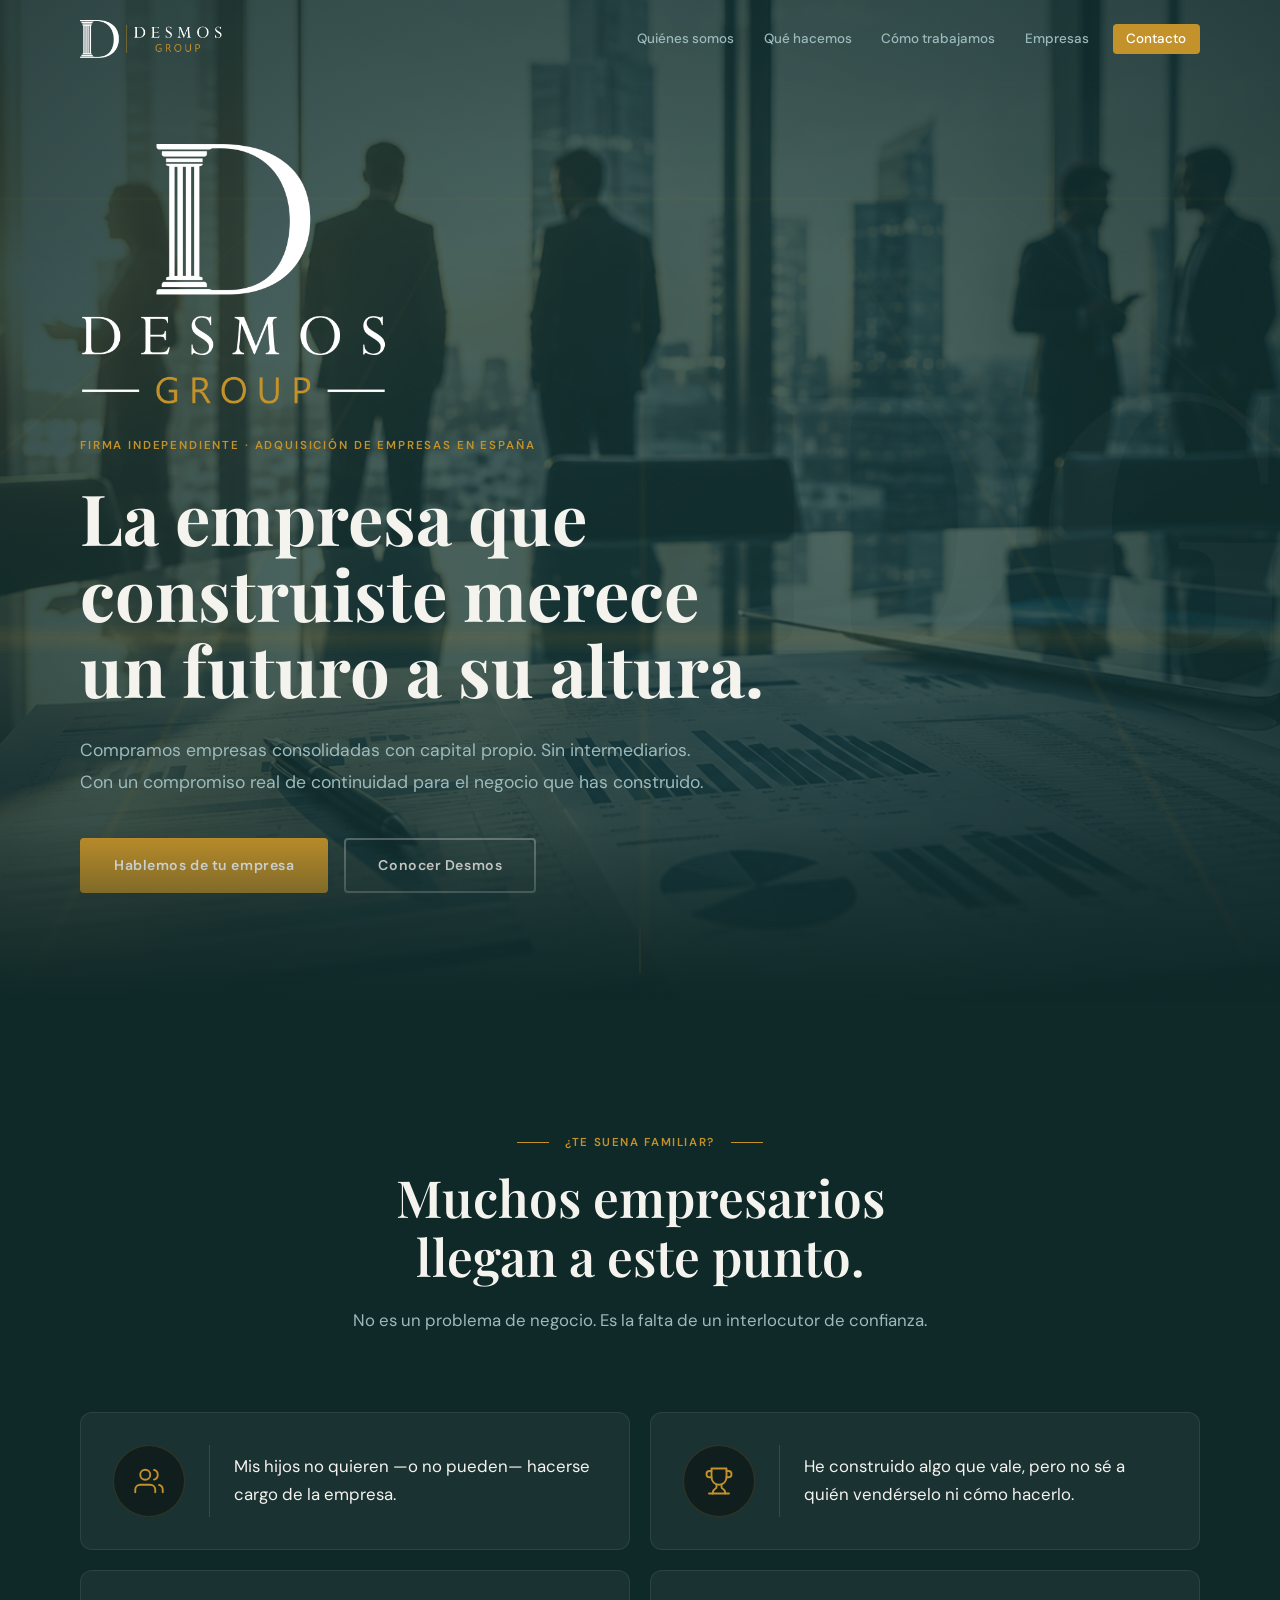
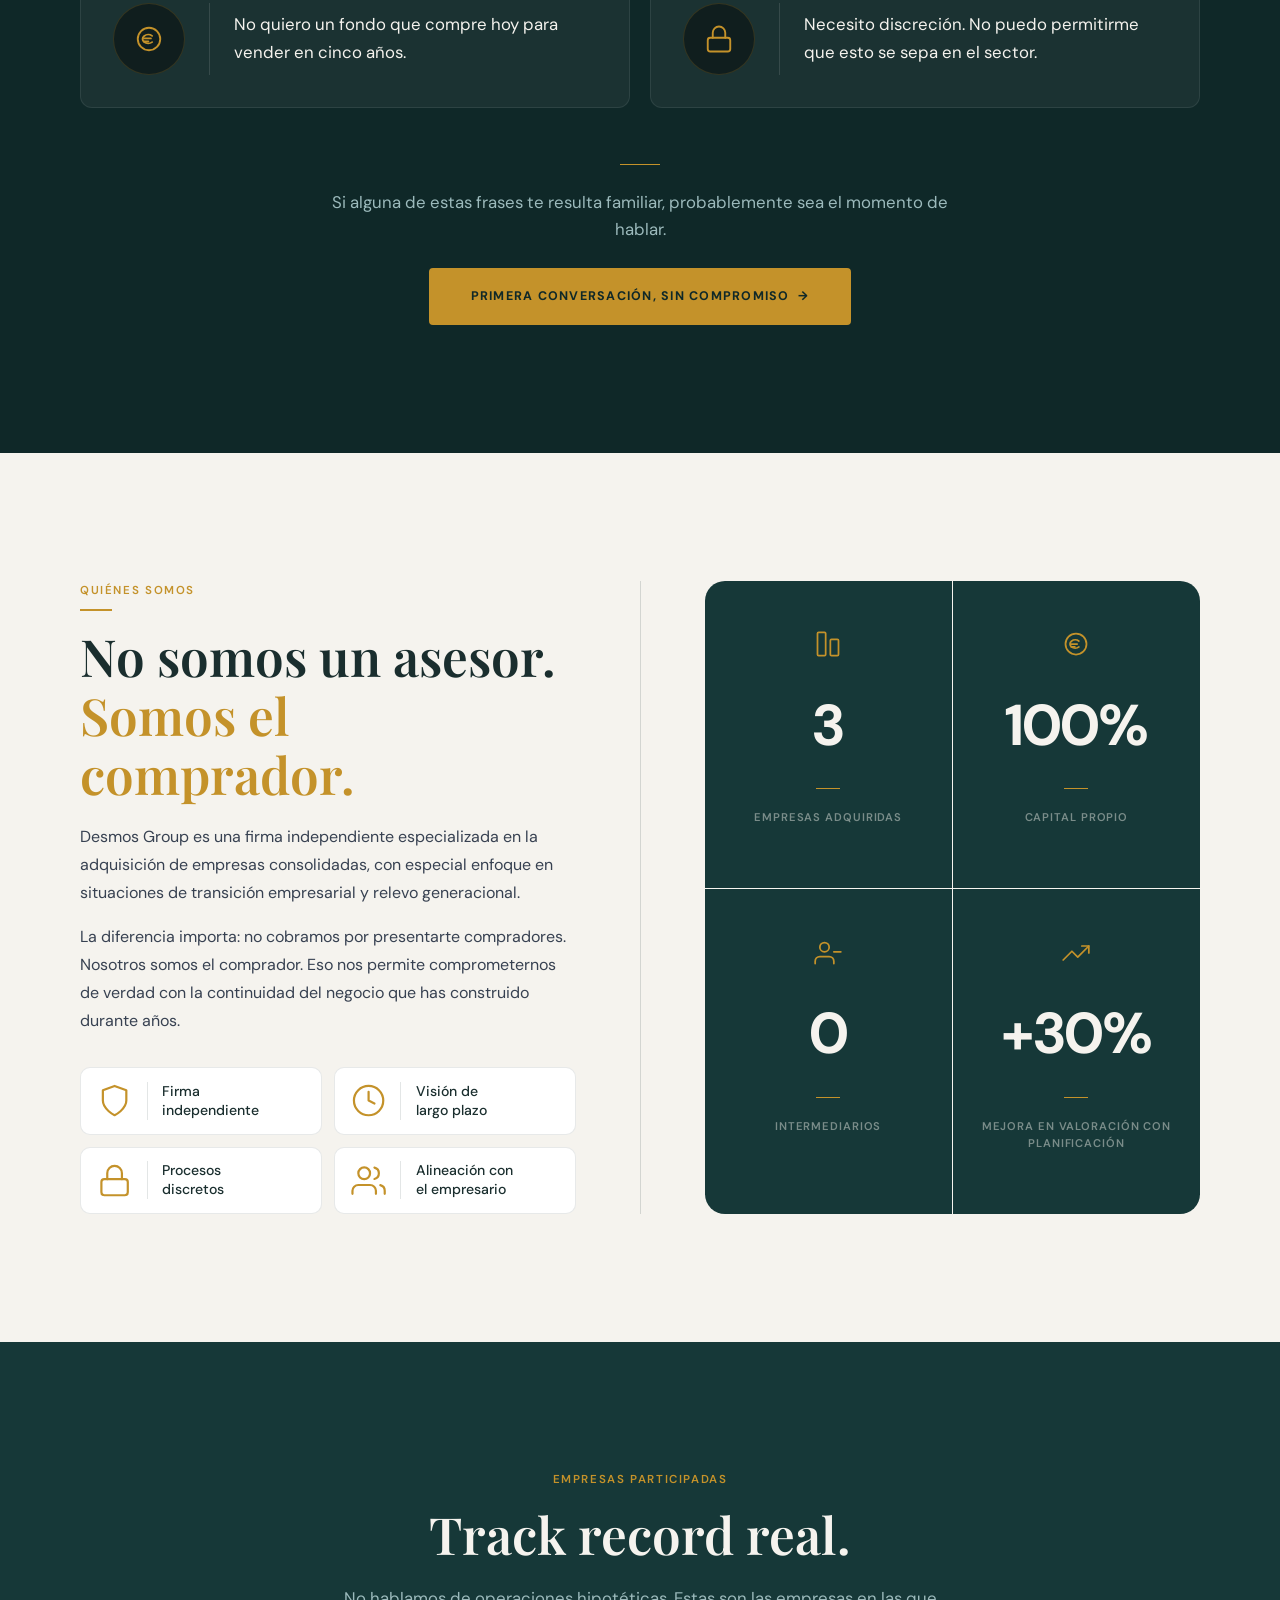
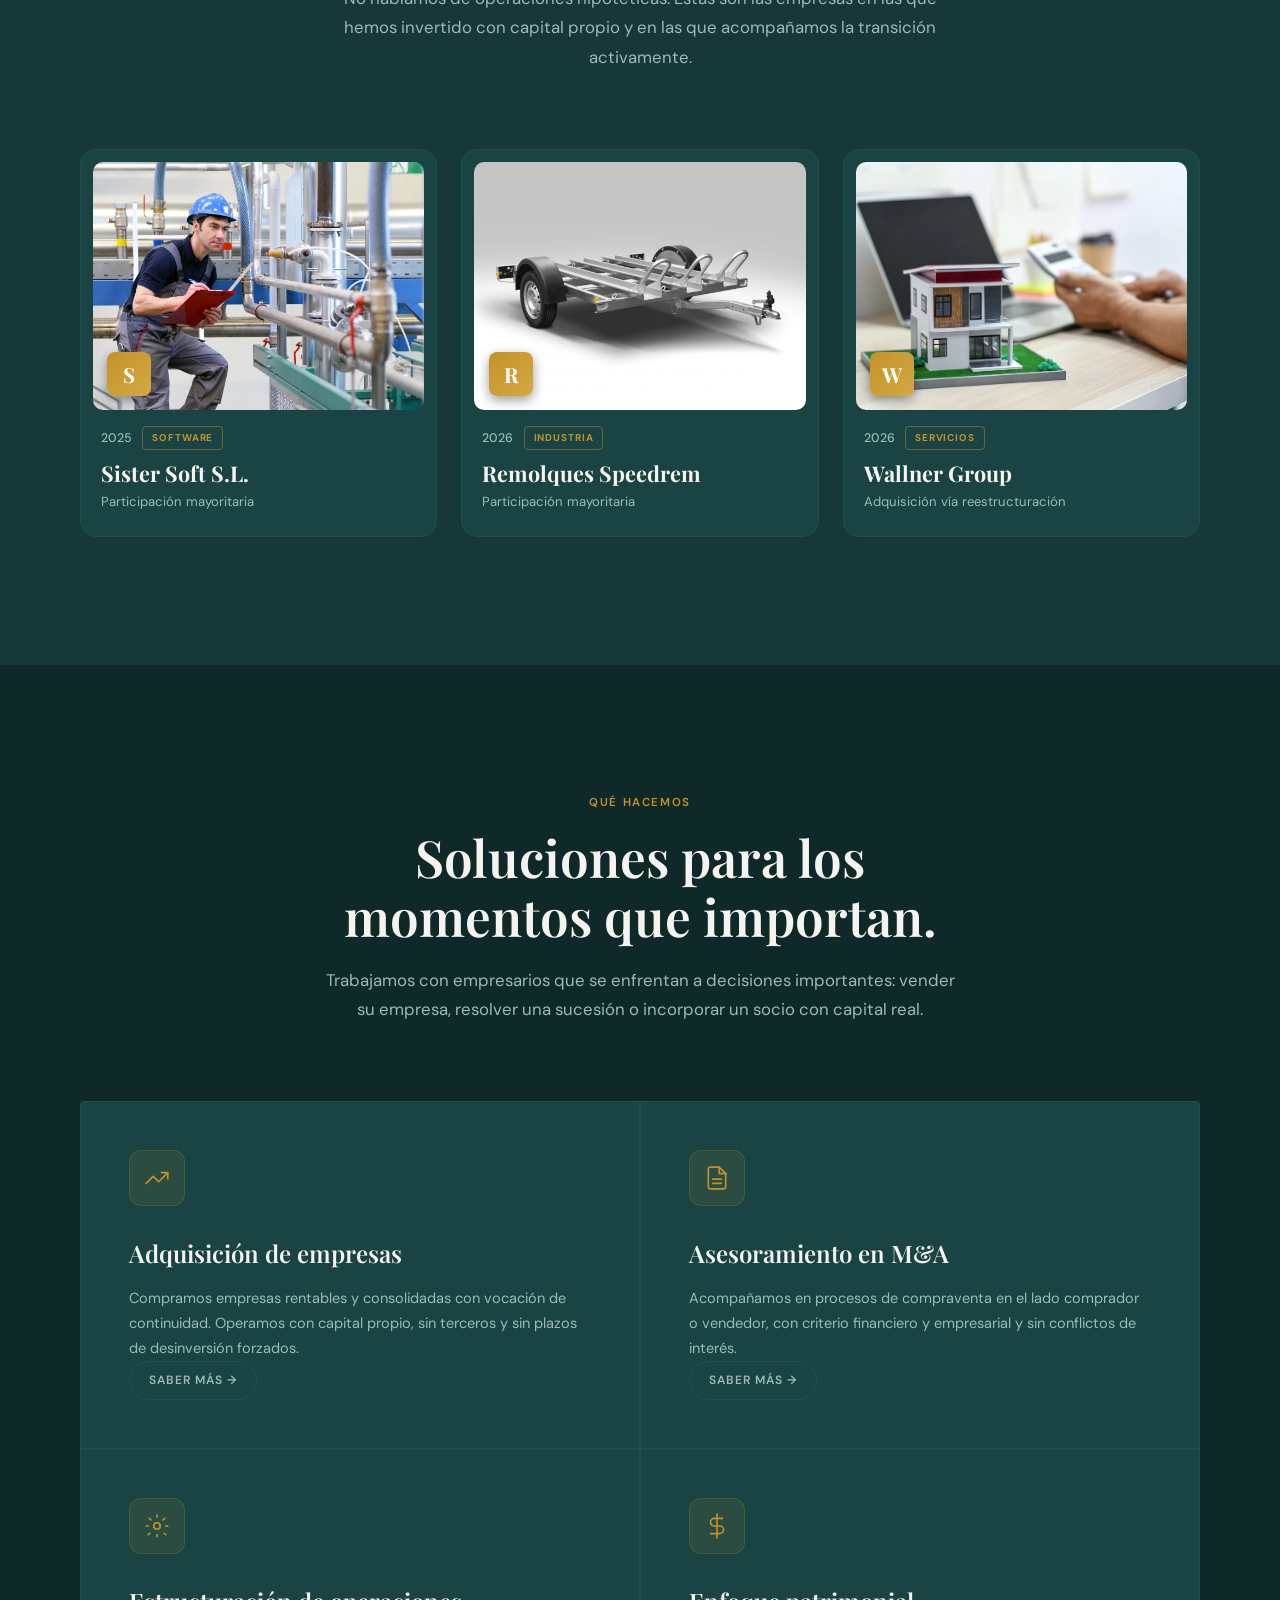
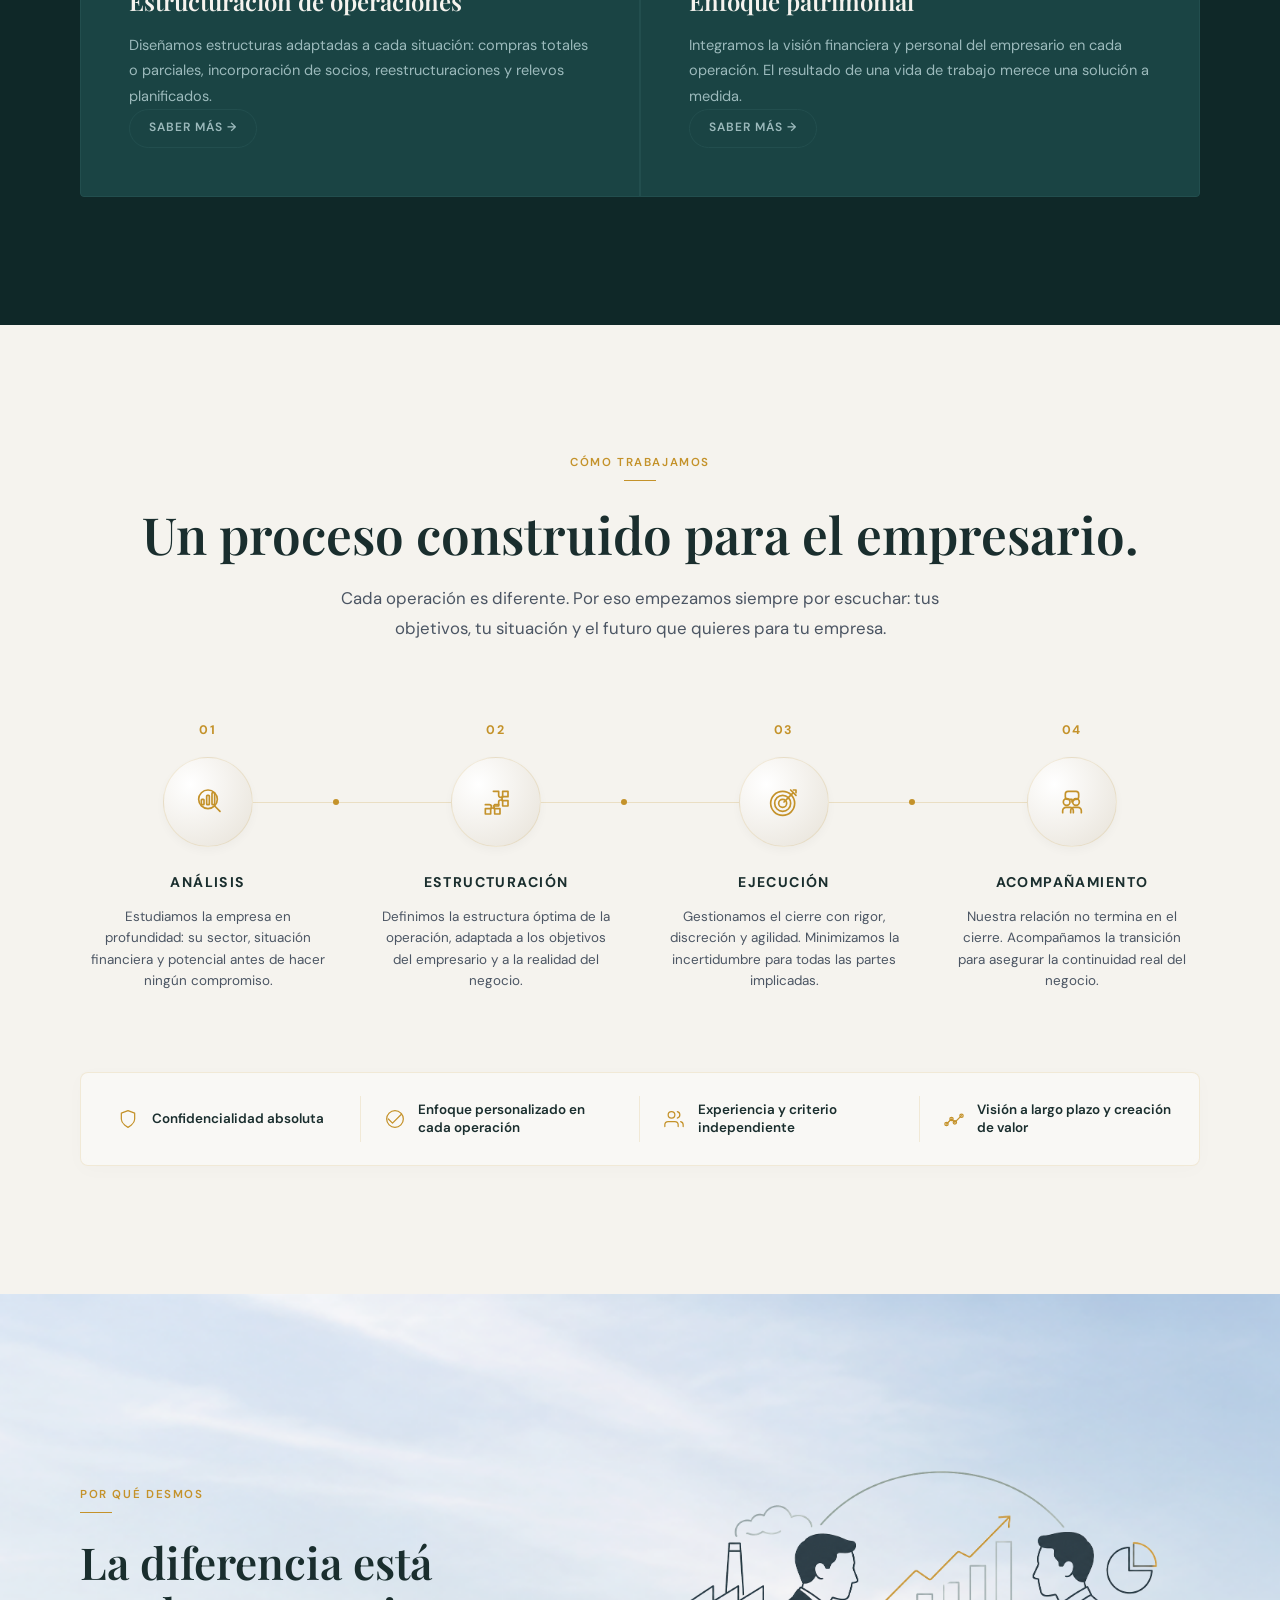
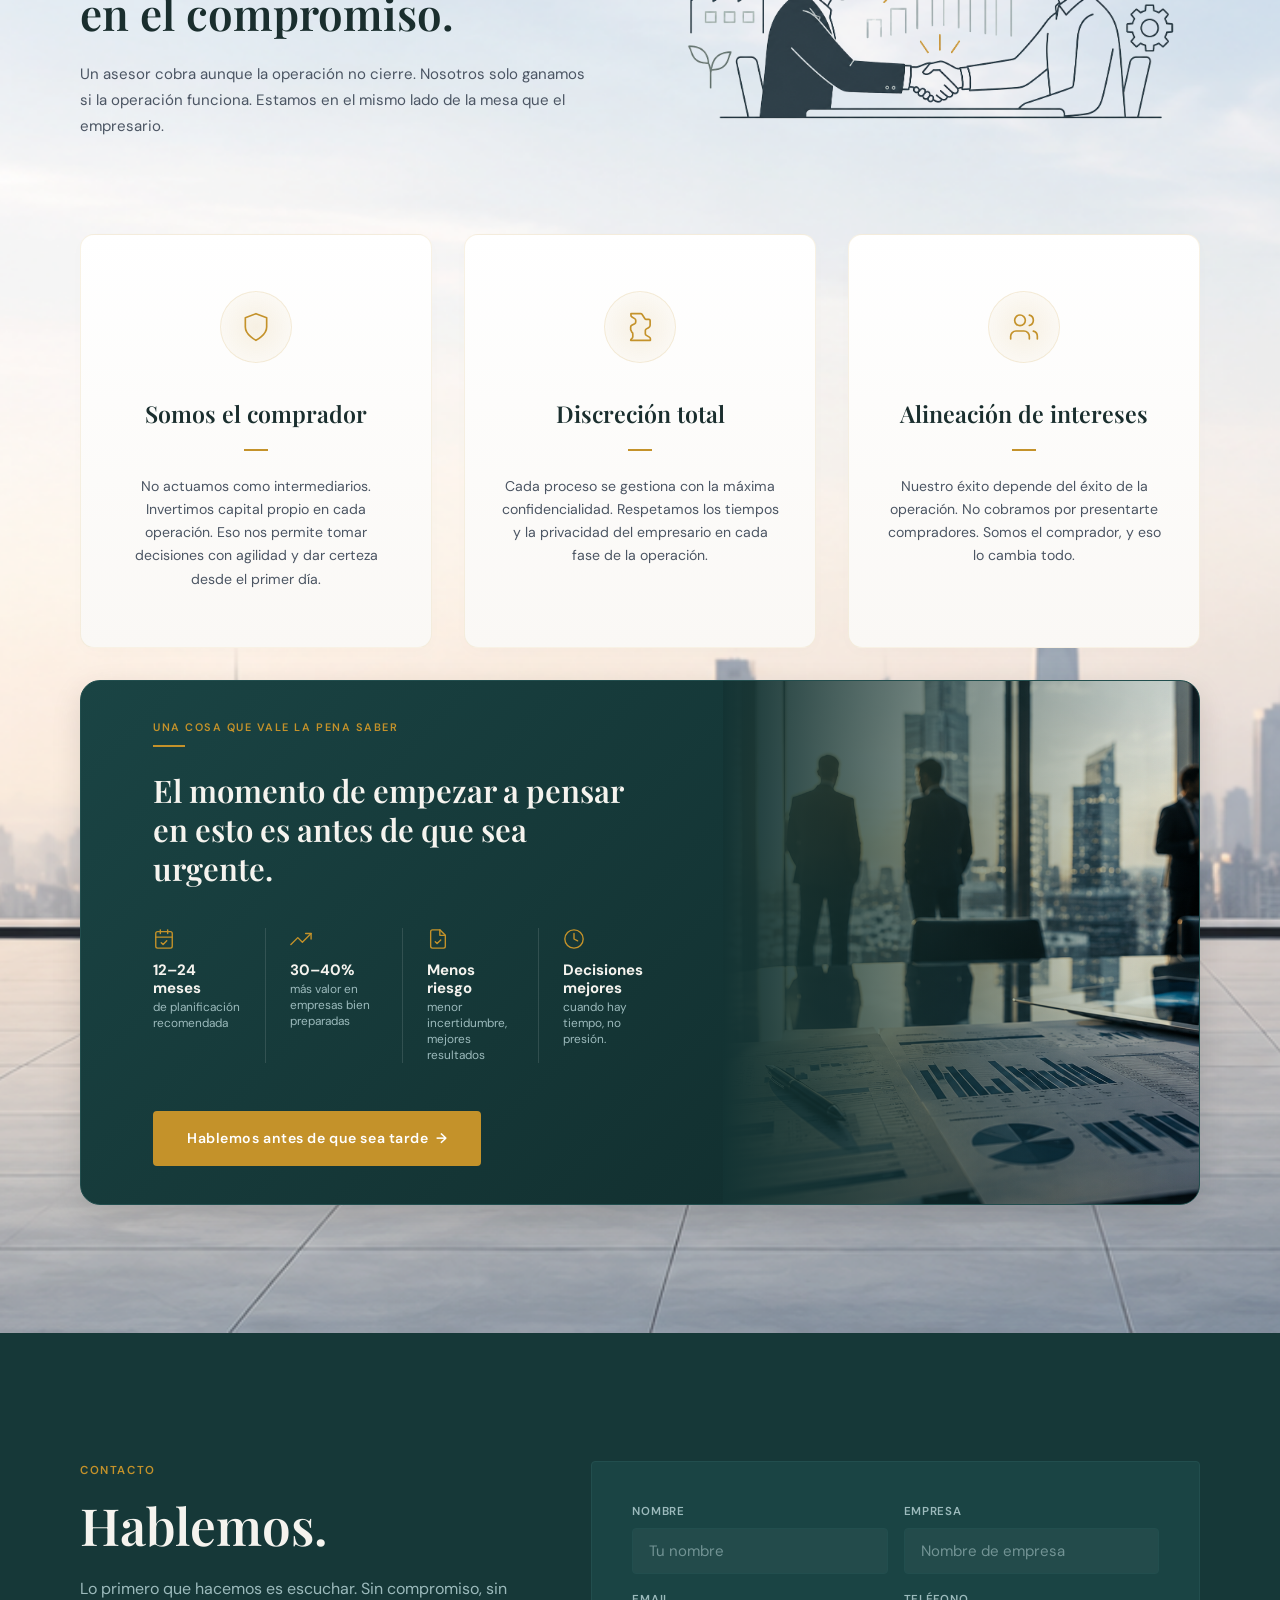
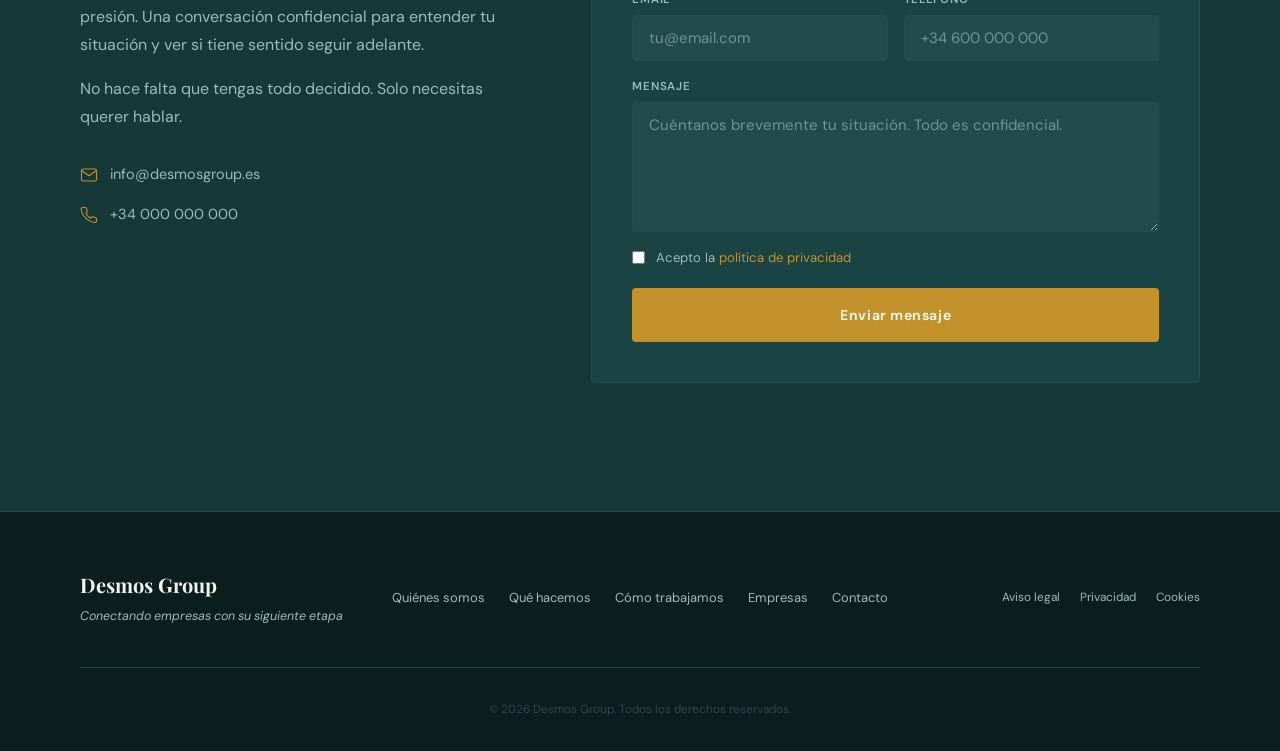
==== commit daa8afbe: "fix: hero logo back to negative version, increase size to 260px Co-Authored-By: Claude Sonnet 4.6 <n" ====
--- a/index.html
+++ b/index.html
@@ -86,7 +86,7 @@
       <div class="hero__grid" aria-hidden="true"></div>
       <div class="container hero__inner">
         <div class="hero__text">
-          <img src="img/desmos_logo.png" alt="Desmos Group" class="hero__logo">
+          <img src="img/desmos_logo_negatiu.png" alt="Desmos Group" class="hero__logo">
           <p class="hero__eyebrow reveal">Firma independiente · Adquisición de empresas en España</p>
           <h1 class="hero__title reveal">La empresa que construiste merece un futuro a su altura.</h1>
           <p class="hero__subtitle reveal">
--- a/css/style.css
+++ b/css/style.css
@@ -401,7 +401,7 @@
 }
 
 .hero__logo {
-  height: 180px;
+  height: 260px;
   width: auto;
   display: block;
   margin-bottom: 2rem;
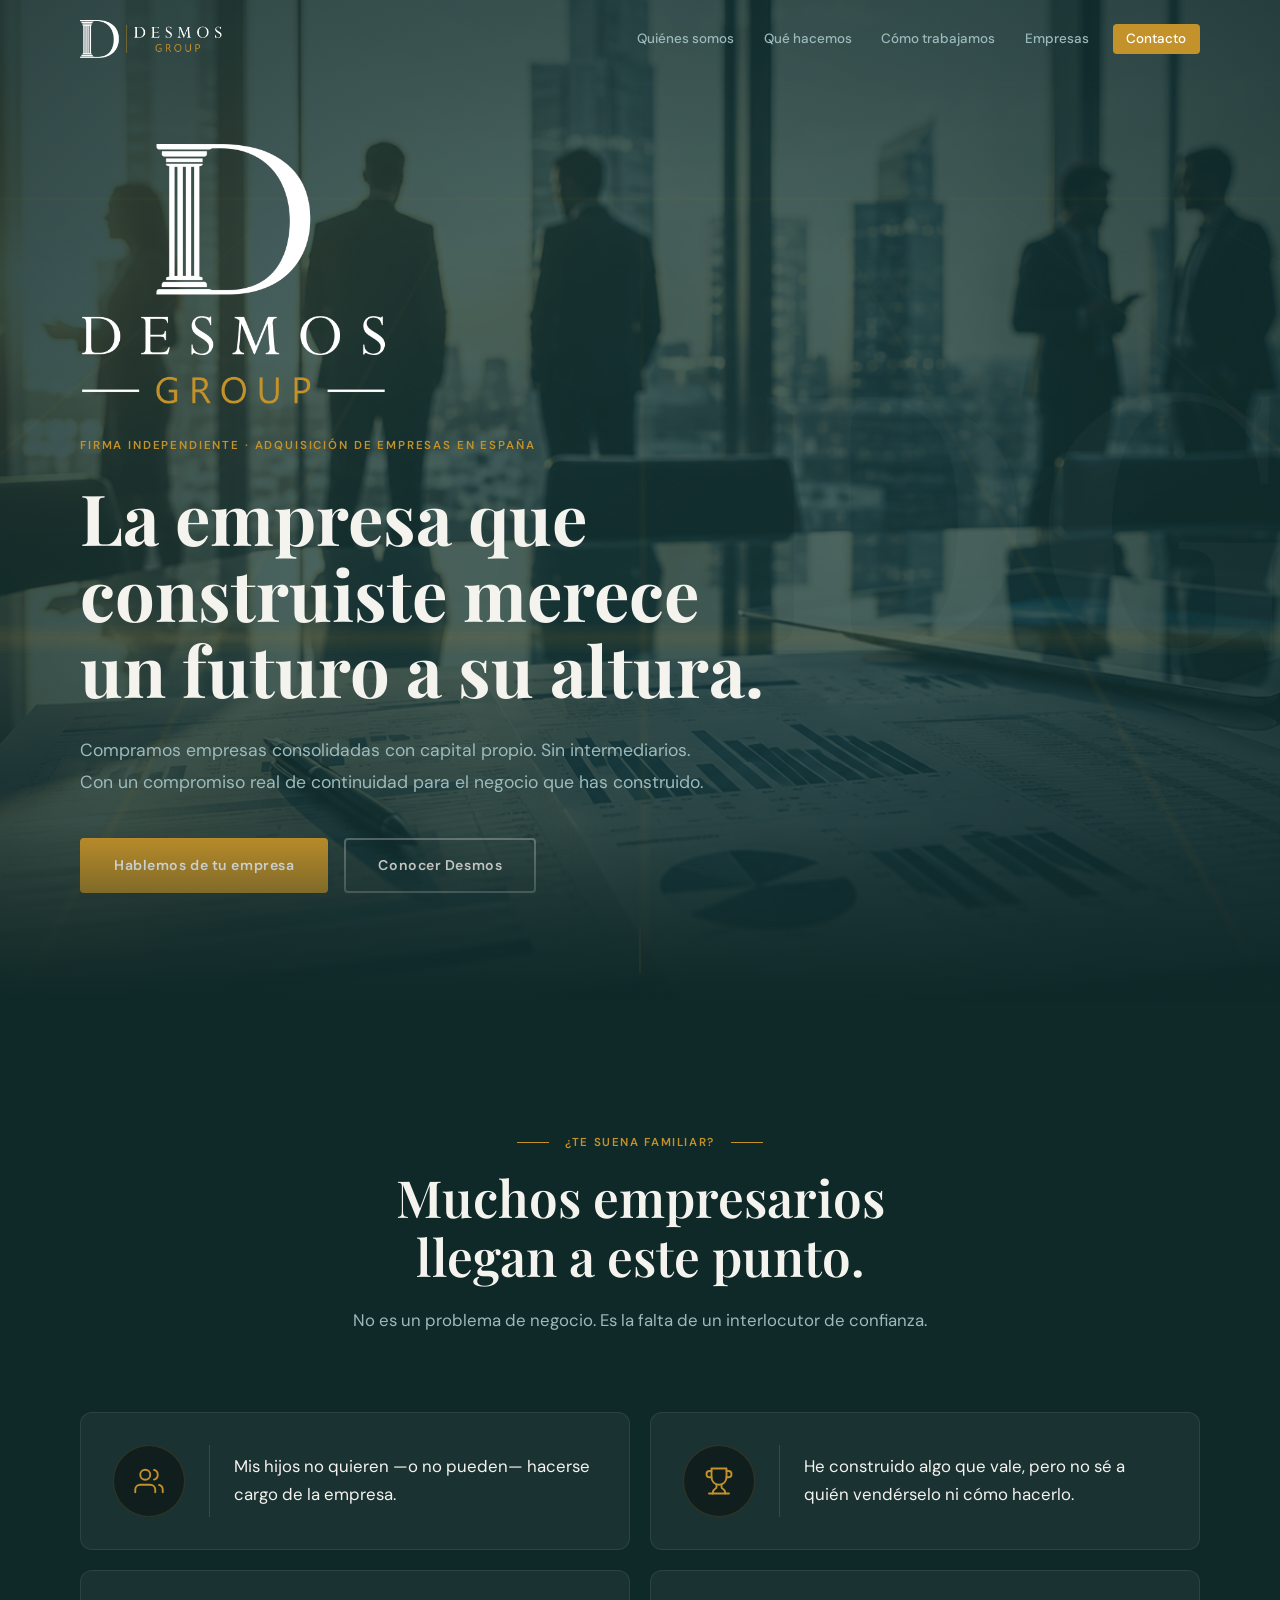
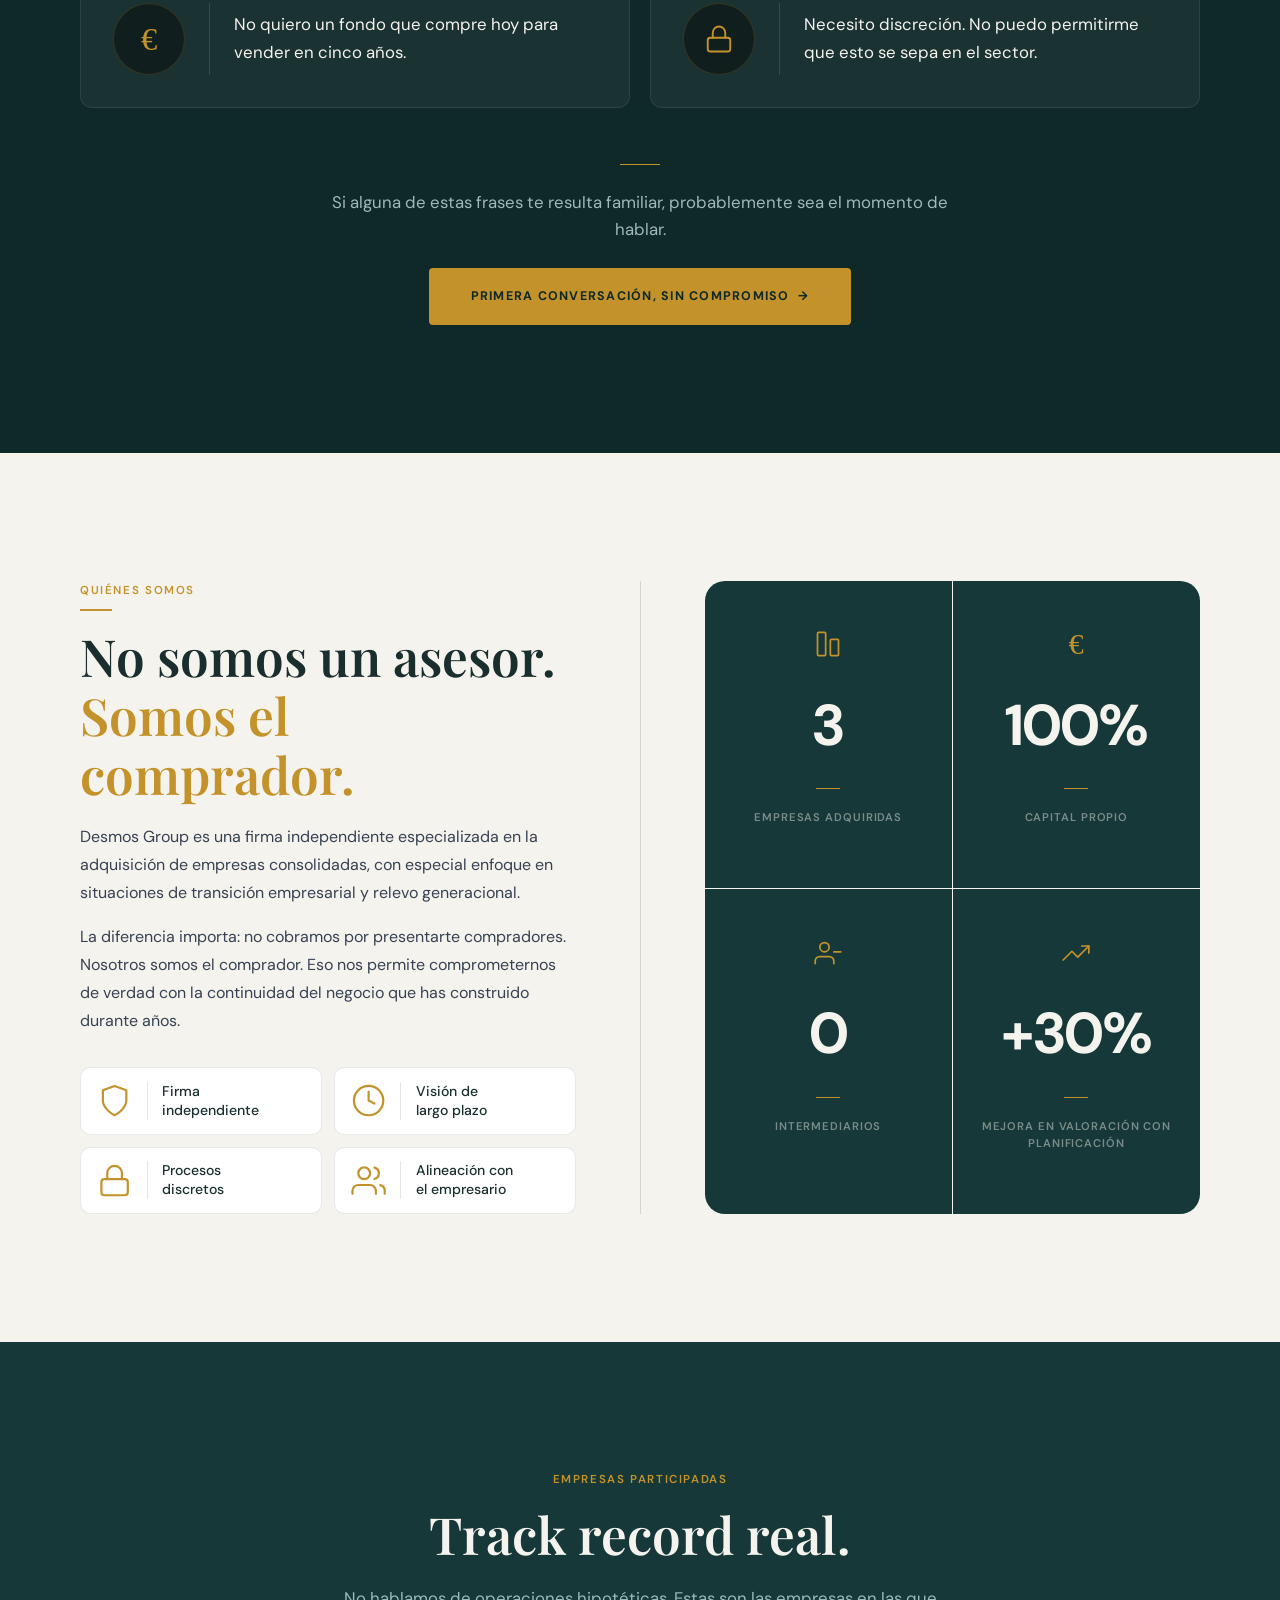
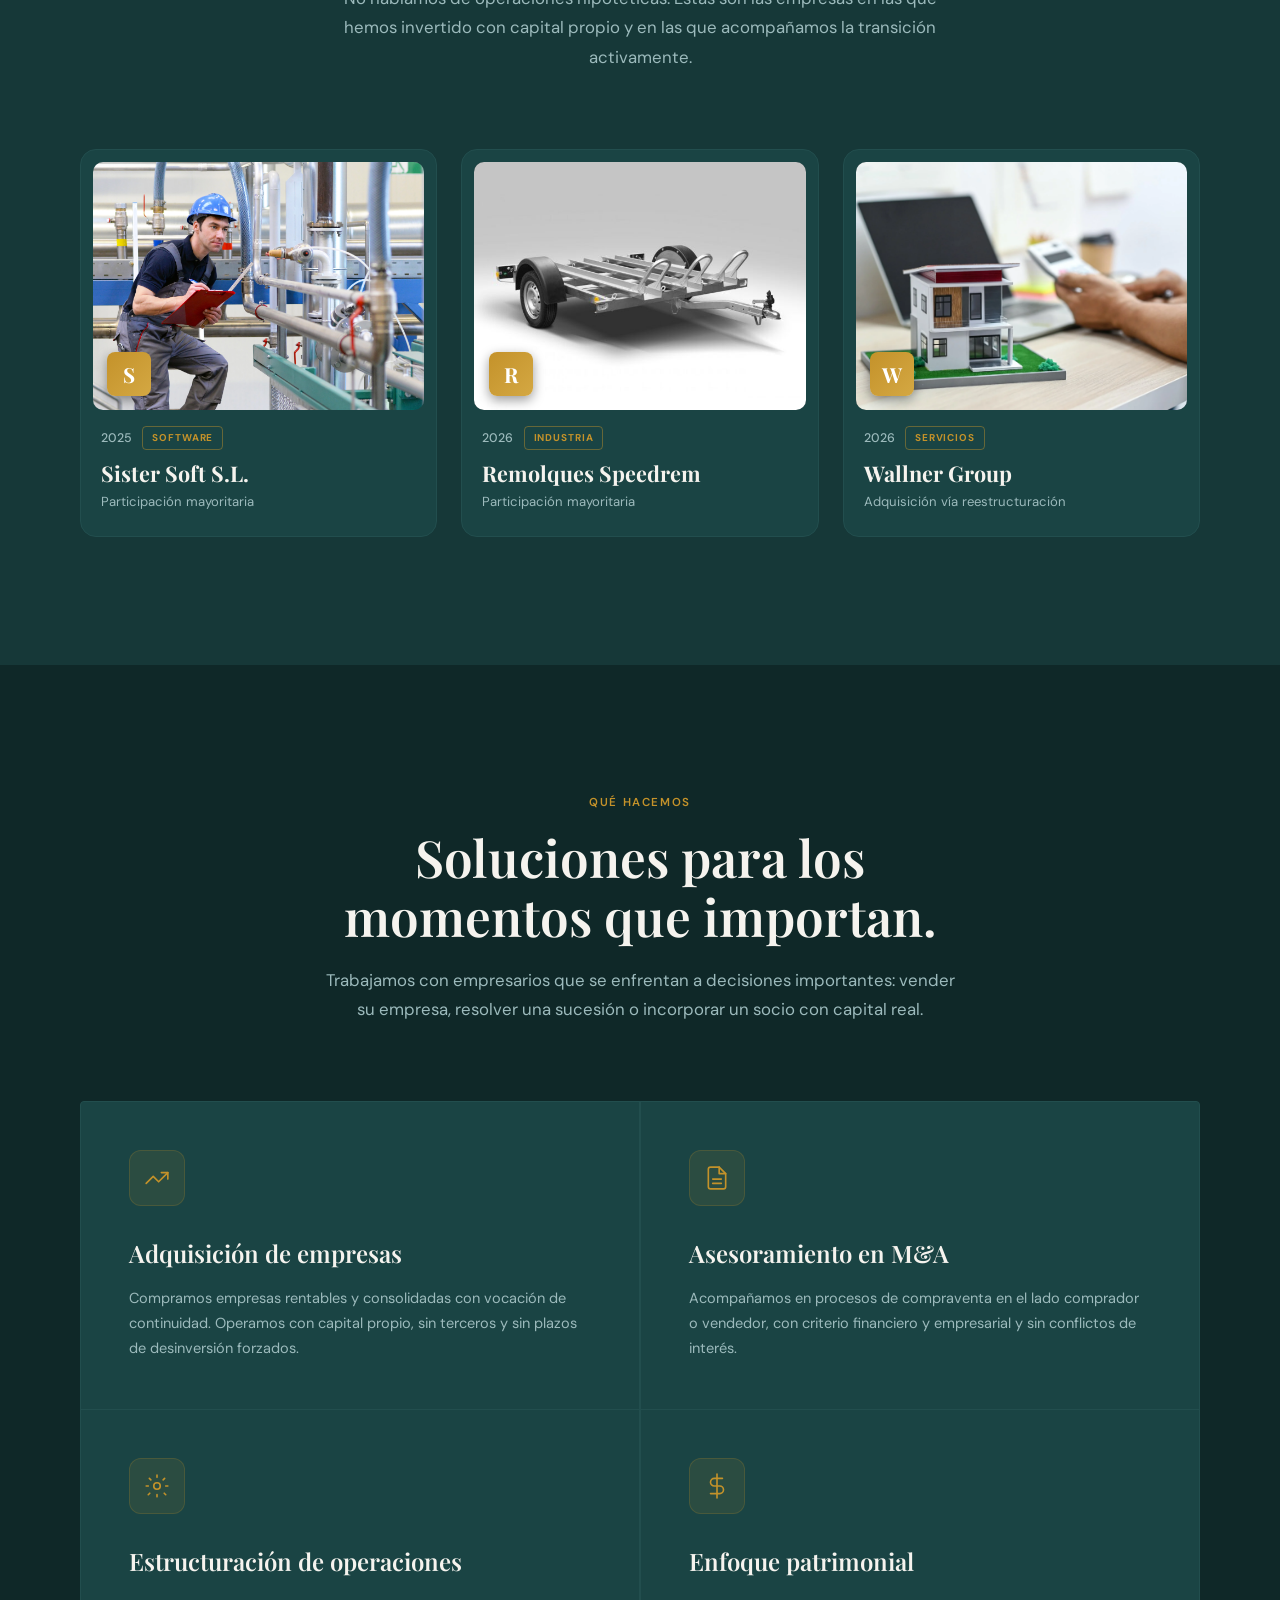
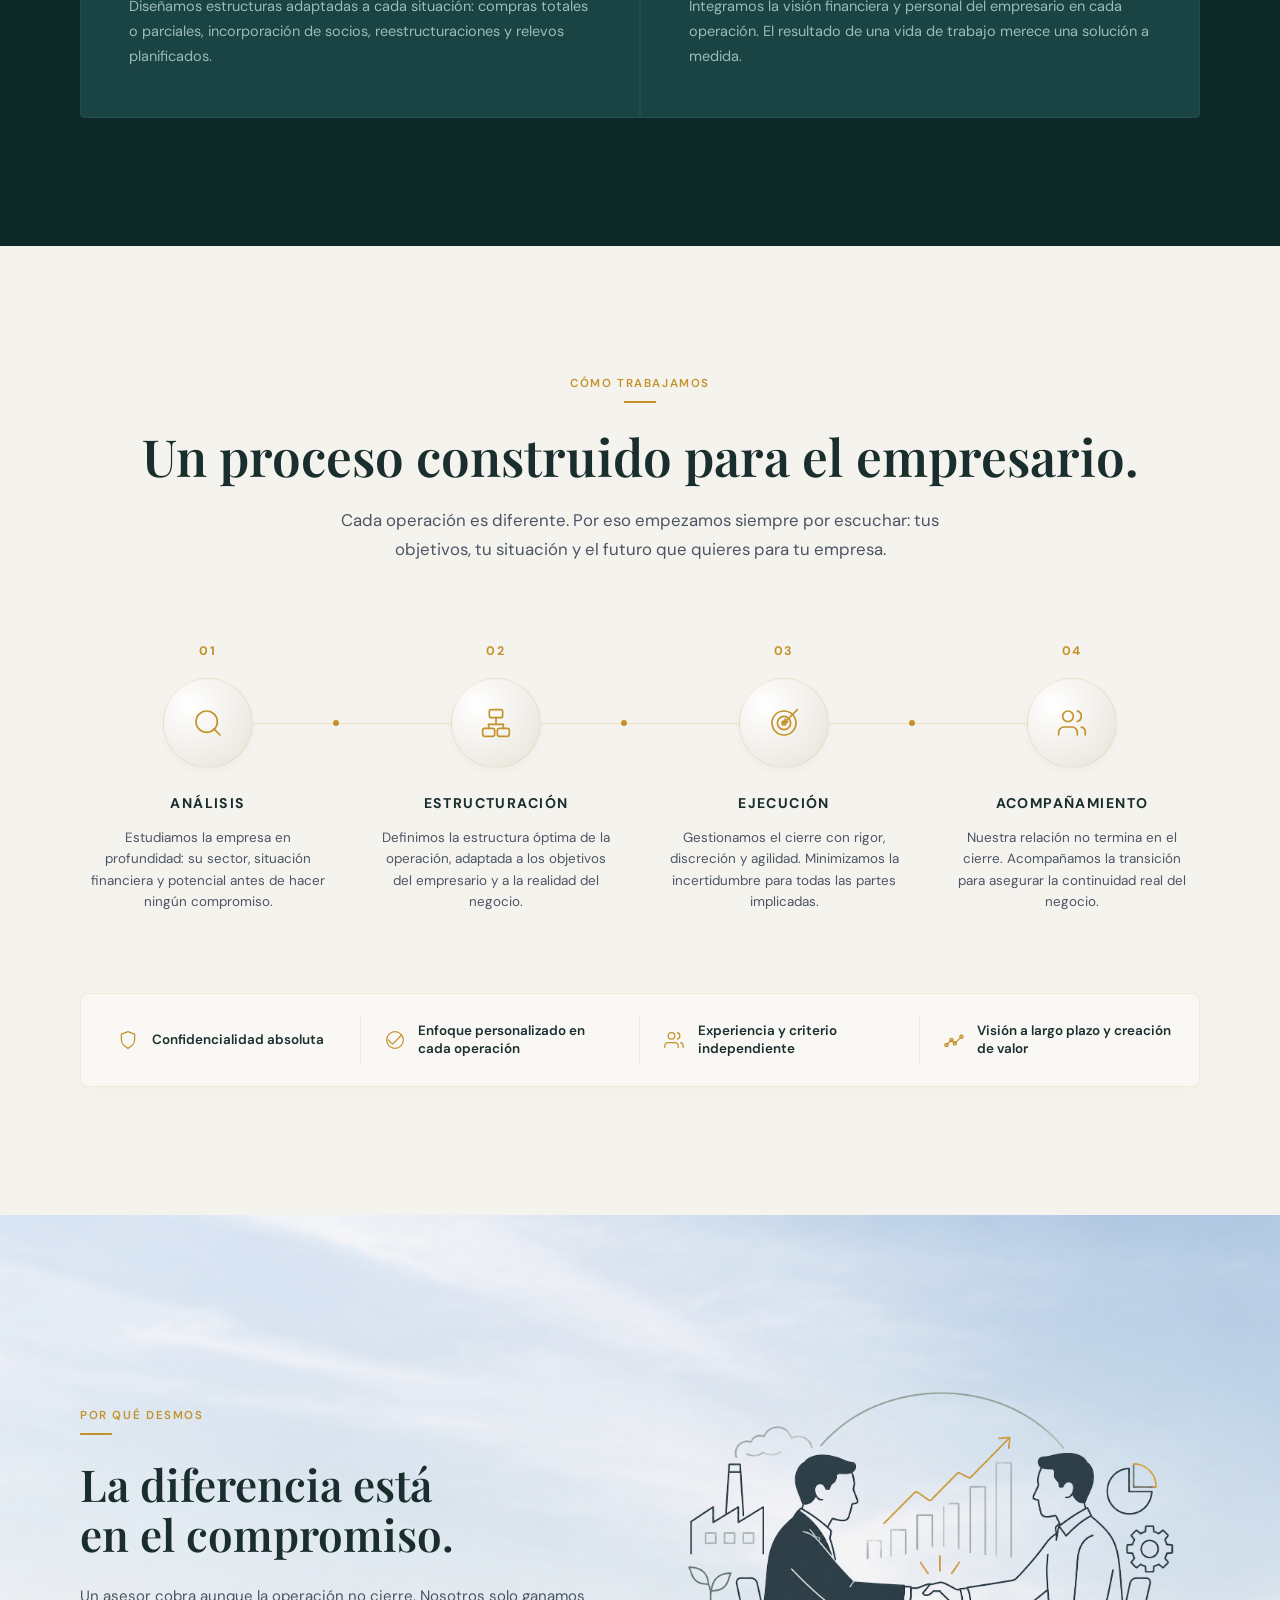
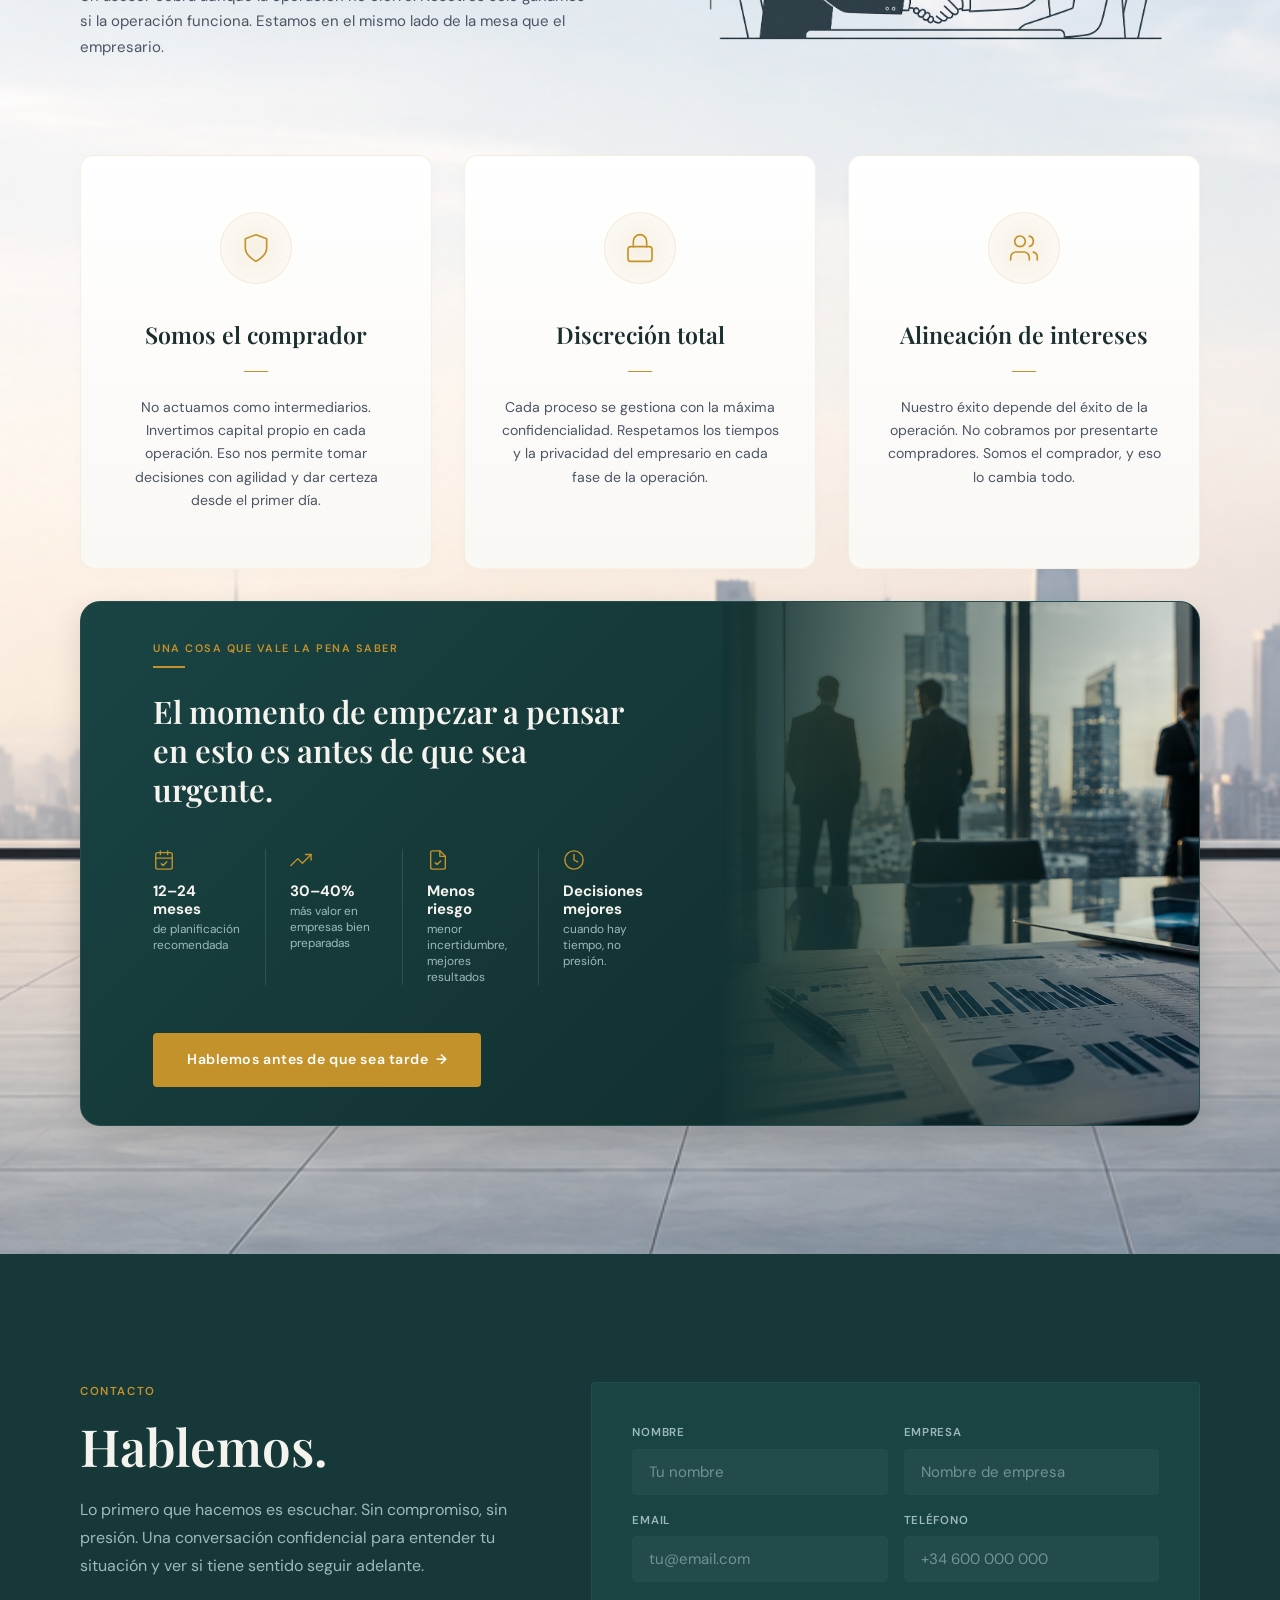
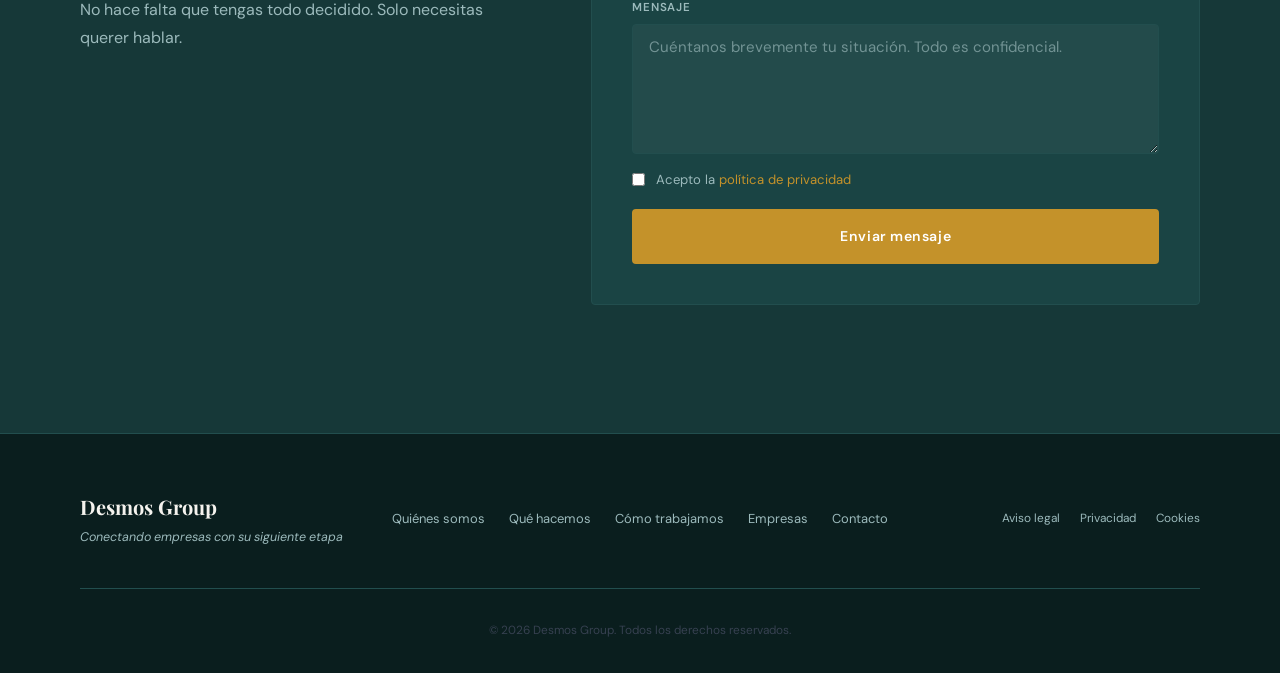
==== commit d2f71b9c: "Millores d'UI: icones, animacions, formulari i pàgines legals - Icones del procés: fletxa Ejecución " ====
--- a/index.html
+++ b/index.html
@@ -153,12 +153,10 @@
           <article class="situation__card reveal">
             <div class="situation__body">
               <div class="situation__icon" aria-hidden="true">
-                <svg xmlns="http://www.w3.org/2000/svg" width="30" height="30" viewBox="0 0 24 24" fill="none"
-                  stroke="currentColor" stroke-width="1.5" stroke-linecap="round" stroke-linejoin="round">
-                  <circle cx="12" cy="12" r="9" />
-                  <path d="M14.5 9.5a4.5 3.5 0 1 0 0 5" />
-                  <line x1="8" y1="11.5" x2="13.5" y2="11.5" />
-                  <line x1="8" y1="14" x2="11.5" y2="14" />
+                <svg xmlns="http://www.w3.org/2000/svg" width="30" height="30" viewBox="0 0 24 24">
+                  <text x="12" y="12" dominant-baseline="central" text-anchor="middle"
+                    font-family="Georgia, 'Palatino Linotype', serif"
+                    font-size="26" fill="currentColor">&#8364;</text>
                 </svg>
               </div>
               <div class="situation__sep" aria-hidden="true"></div>
@@ -271,12 +269,10 @@
                 </svg>
               </div>
               <div class="about__kpi-icon" aria-hidden="true">
-                <svg xmlns="http://www.w3.org/2000/svg" width="28" height="28" viewBox="0 0 24 24" fill="none"
-                  stroke="currentColor" stroke-width="1.5" stroke-linecap="round" stroke-linejoin="round">
-                  <circle cx="12" cy="12" r="9" />
-                  <path d="M14.5 9.5a4.5 3.5 0 1 0 0 5" />
-                  <line x1="8" y1="12" x2="13" y2="12" />
-                  <line x1="8" y1="14.5" x2="11" y2="14.5" />
+                <svg xmlns="http://www.w3.org/2000/svg" width="28" height="28" viewBox="0 0 24 24">
+                  <text x="12" y="12" dominant-baseline="central" text-anchor="middle"
+                    font-family="Georgia, 'Palatino Linotype', serif"
+                    font-size="26" fill="currentColor">&#8364;</text>
                 </svg>
               </div>
               <!-- Fila números superiors -->
@@ -368,7 +364,6 @@
               Compramos empresas rentables y consolidadas con vocación de continuidad.
               Operamos con capital propio, sin terceros y sin plazos de desinversión forzados.
             </p>
-            <a href="#contacto" class="service-card__more">Saber más →</a>
           </article>
           <article class="service-card reveal">
             <div class="service-card__icon" aria-hidden="true">
@@ -385,7 +380,6 @@
               Acompañamos en procesos de compraventa en el lado comprador o vendedor,
               con criterio financiero y empresarial y sin conflictos de interés.
             </p>
-            <a href="#contacto" class="service-card__more">Saber más →</a>
           </article>
           <article class="service-card reveal">
             <div class="service-card__icon" aria-hidden="true">
@@ -401,7 +395,6 @@
               Diseñamos estructuras adaptadas a cada situación: compras totales o parciales,
               incorporación de socios, reestructuraciones y relevos planificados.
             </p>
-            <a href="#contacto" class="service-card__more">Saber más →</a>
           </article>
           <article class="service-card reveal">
             <div class="service-card__icon" aria-hidden="true">
@@ -416,7 +409,6 @@
               Integramos la visión financiera y personal del empresario en cada operación.
               El resultado de una vida de trabajo merece una solución a medida.
             </p>
-            <a href="#contacto" class="service-card__more">Saber más →</a>
           </article>
         </div>
       </div>
@@ -443,14 +435,10 @@
           <div class="process__step reveal">
             <span class="process__step-num">01</span>
             <div class="process__step-circle">
-              <!-- Magnifying glass + chart SVG -->
               <svg xmlns="http://www.w3.org/2000/svg" width="32" height="32" viewBox="0 0 24 24" fill="none"
                 stroke="currentColor" stroke-width="1.25" stroke-linecap="round" stroke-linejoin="round">
-                <rect x="7" y="10" width="2" height="4" rx="0.5" />
-                <rect x="11" y="7" width="2" height="7" rx="0.5" />
-                <rect x="15" y="5" width="2" height="9" rx="0.5" />
-                <circle cx="12" cy="10" r="7" />
-                <line x1="17" y1="15" x2="21" y2="19" />
+                <circle cx="11" cy="11" r="8" />
+                <line x1="21" y1="21" x2="16.65" y2="16.65" />
               </svg>
             </div>
             <h3 class="process__step-title">ANÁLISIS</h3>
@@ -463,13 +451,20 @@
           <div class="process__step reveal">
             <span class="process__step-num">02</span>
             <div class="process__step-circle">
-              <!-- Puzzle pieces SVG -->
               <svg xmlns="http://www.w3.org/2000/svg" width="32" height="32" viewBox="0 0 24 24" fill="none"
                 stroke="currentColor" stroke-width="1.25" stroke-linecap="round" stroke-linejoin="round">
-                <path
-                  d="M4 14h3a1.5 1.5 0 0 1 1.5 1.5v0a1.5 1.5 0 0 1-1.5 1.5H4v4h4v-3a1.5 1.5 0 0 1 1.5-1.5v0a1.5 1.5 0 0 1 1.5 1.5v3h4v-4h-3a1.5 1.5 0 0 1-1.5-1.5v0A1.5 1.5 0 0 1 11 14h3" />
-                <path
-                  d="M10 4h4v3a1.5 1.5 0 0 0 1.5 1.5v0A1.5 1.5 0 0 0 17 7V4h4v4h-3a1.5 1.5 0 0 0-1.5 1.5v0a1.5 1.5 0 0 0 1.5 1.5h3v4h-4v-3a1.5 1.5 0 0 0-1.5-1.5v0a1.5 1.5 0 0 0-1.5 1.5v3h-4" />
+                <!-- Node superior gran -->
+                <rect x="7" y="2" width="10" height="6" rx="1.5" />
+                <!-- Tronc vertical -->
+                <line x1="12" y1="8" x2="12" y2="13" />
+                <!-- Barra horitzontal -->
+                <line x1="6.5" y1="13" x2="17.5" y2="13" />
+                <!-- Branques cap als fills -->
+                <line x1="6.5" y1="13" x2="6.5" y2="16" />
+                <line x1="17.5" y1="13" x2="17.5" y2="16" />
+                <!-- Nodes fills grans -->
+                <rect x="2" y="16" width="9" height="6" rx="1.5" />
+                <rect x="13" y="16" width="9" height="6" rx="1.5" />
               </svg>
             </div>
             <h3 class="process__step-title">ESTRUCTURACIÓN</h3>
@@ -482,15 +477,16 @@
           <div class="process__step reveal">
             <span class="process__step-num">03</span>
             <div class="process__step-circle">
-              <!-- Target SVG -->
               <svg xmlns="http://www.w3.org/2000/svg" width="32" height="32" viewBox="0 0 24 24" fill="none"
                 stroke="currentColor" stroke-width="1.25" stroke-linecap="round" stroke-linejoin="round">
-                <circle cx="11" cy="13" r="9" />
-                <circle cx="11" cy="13" r="6" />
-                <circle cx="11" cy="13" r="3" />
-                <path d="M19 5L12 12" />
-                <path d="M17 3l4 4" />
-                <path d="M19 3h2v2" />
+                <!-- 3 cercles concèntrics centrats a (12,12) -->
+                <circle cx="12" cy="12" r="9" />
+                <circle cx="12" cy="12" r="5" />
+                <circle cx="12" cy="12" r="1.5" />
+                <!-- Fletxa des de (22,2) amb vèrtex al centre exacte -->
+                <line x1="22" y1="2" x2="12" y2="12" />
+                <line x1="12" y1="12" x2="15" y2="11" />
+                <line x1="12" y1="12" x2="13" y2="9" />
               </svg>
             </div>
             <h3 class="process__step-title">EJECUCIÓN</h3>
@@ -503,14 +499,13 @@
           <div class="process__step reveal">
             <span class="process__step-num">04</span>
             <div class="process__step-circle">
-              <!-- Speech bubble SVG -->
               <svg xmlns="http://www.w3.org/2000/svg" width="32" height="32" viewBox="0 0 24 24" fill="none"
                 stroke="currentColor" stroke-width="1.25" stroke-linecap="round" stroke-linejoin="round">
-                <path d="M5 20v-1.5a2.5 2.5 0 0 1 2.5-2.5h3a2.5 2.5 0 0 1 2.5 2.5v1.5" />
-                <circle cx="8" cy="12" r="2.5" />
-                <path d="M11 20v-1.5a2.5 2.5 0 0 1 2.5-2.5h3a2.5 2.5 0 0 1 2.5 2.5v1.5" />
-                <circle cx="15" cy="12" r="2.5" />
-                <path d="M9 4h6a2 2 0 0 1 2 2v2a2 2 0 0 1-2 2h-1l-2 2v-2H9a2 2 0 0 1-2-2V6a2 2 0 0 1 2-2Z" />
+                <!-- Dues persones (users icon) -->
+                <path d="M16 21v-2a4 4 0 0 0-4-4H6a4 4 0 0 0-4 4v2" />
+                <circle cx="9" cy="7" r="4" />
+                <path d="M22 21v-2a4 4 0 0 0-3-3.87" />
+                <path d="M16 3.13a4 4 0 0 1 0 7.75" />
               </svg>
             </div>
             <h3 class="process__step-title">ACOMPAÑAMIENTO</h3>
@@ -626,11 +621,11 @@
           <article class="value-card reveal">
             <div class="value-card__badge">
               <div class="value-card__badge-circle">
-                <!-- Chess knight SVG -->
+                <!-- Padlock SVG -->
                 <svg xmlns="http://www.w3.org/2000/svg" width="32" height="32" viewBox="0 0 24 24" fill="none"
                   stroke="currentColor" stroke-width="1.25" stroke-linecap="round" stroke-linejoin="round">
-                  <path
-                    d="M19 22H5c0-.5.3-1 .8-1.3.5-.3.8-.8.8-1.3V17c0-.5-.3-1-.8-1.3L5 14v-2c0-.5.3-1 .8-1.3L8 9.5c.5-.3.8-.8.8-1.3V7c0-.5-.3-1-.8-1.3L6 4.5c-.5-.3-.8-.8-.8-1.3V2h7.3c.4 0 .8.2 1 .5l2.2 3.3c.2.3.5.5.8.5h2.2c.5 0 .9.4.9.9v3.4c0 .8-.5 1.5-1.2 1.9l-1.6.9c-.5.3-.8.8-.8 1.3V17c0 .5.3 1 .8 1.3l2.2 1.3c.5.3.8.8.8 1.3v1.1H19z" />
+                  <rect x="3" y="11" width="18" height="11" rx="2" ry="2" />
+                  <path d="M7 11V7a5 5 0 0 1 10 0v4" />
                 </svg>
               </div>
             </div>
@@ -769,26 +764,6 @@
             <p class="section__body reveal">
               No hace falta que tengas todo decidido. Solo necesitas querer hablar.
             </p>
-            <ul class="contact__data reveal" aria-label="Datos de contacto">
-              <li class="contact__data-item">
-                <svg xmlns="http://www.w3.org/2000/svg" width="18" height="18" viewBox="0 0 24 24" fill="none"
-                  stroke="currentColor" stroke-width="1.5" stroke-linecap="round" stroke-linejoin="round"
-                  aria-hidden="true">
-                  <path d="M4 4h16c1.1 0 2 .9 2 2v12c0 1.1-.9 2-2 2H4c-1.1 0-2-.9-2-2V6c0-1.1.9-2 2-2z" />
-                  <polyline points="22,6 12,13 2,6" />
-                </svg>
-                <a href="mailto:info@desmosgroup.es">info@desmosgroup.es</a>
-              </li>
-              <li class="contact__data-item">
-                <svg xmlns="http://www.w3.org/2000/svg" width="18" height="18" viewBox="0 0 24 24" fill="none"
-                  stroke="currentColor" stroke-width="1.5" stroke-linecap="round" stroke-linejoin="round"
-                  aria-hidden="true">
-                  <path
-                    d="M22 16.92v3a2 2 0 0 1-2.18 2 19.79 19.79 0 0 1-8.63-3.07A19.5 19.5 0 0 1 4.69 13a19.79 19.79 0 0 1-3.07-8.67A2 2 0 0 1 3.77 2h3a2 2 0 0 1 2 1.72c.127.96.361 1.903.7 2.81a2 2 0 0 1-.45 2.11L7.91 9.91a16 16 0 0 0 6.29 6.29l1.17-1.17a2 2 0 0 1 2.11-.45c.907.339 1.85.573 2.81.7A2 2 0 0 1 22 16.92z" />
-                </svg>
-                <a href="tel:+34000000000">+34 000 000 000</a>
-              </li>
-            </ul>
           </div>
 
           <div class="contact__form-wrap reveal">
@@ -827,7 +802,7 @@
               <div class="form__check">
                 <input type="checkbox" id="privacidad" name="privacidad" class="form__checkbox" required>
                 <label for="privacidad" class="form__check-label">
-                  Acepto la <a href="/privacidad.html" target="_blank" rel="noopener">política de privacidad</a>
+                  Acepto la <a href="privacidad.html" target="_blank" rel="noopener">política de privacidad</a>
                 </label>
               </div>
               <button type="submit" class="btn btn--primary btn--full">Enviar mensaje</button>
@@ -860,9 +835,9 @@
         <a href="#contacto">Contacto</a>
       </nav>
       <div class="footer__legal">
-        <a href="/aviso-legal.html">Aviso legal</a>
-        <a href="/privacidad.html">Privacidad</a>
-        <a href="/cookies.html">Cookies</a>
+        <a href="aviso-legal.html">Aviso legal</a>
+        <a href="privacidad.html">Privacidad</a>
+        <a href="cookies.html">Cookies</a>
       </div>
     </div>
     <div class="container">
--- a/css/style.css
+++ b/css/style.css
@@ -765,11 +765,29 @@
 .service-card {
   background: var(--bg-card);
   padding: clamp(2rem, 4vw, 3rem);
-  transition: background var(--t);
+  position: relative;
+  transition: background 0.35s ease;
+}
+
+.service-card::after {
+  content: '';
+  position: absolute;
+  top: 0;
+  left: 0;
+  width: 3px;
+  height: 100%;
+  background: var(--accent);
+  transform: scaleY(0);
+  transform-origin: top;
+  transition: transform 0.4s cubic-bezier(0.22, 1, 0.36, 1);
 }
 
 .service-card:hover {
-  background: #161F30;
+  background: #1C5050;
+}
+
+.service-card:hover::after {
+  transform: scaleY(1);
 }
 
 .service-card__icon {
@@ -784,6 +802,12 @@
   margin-bottom: 1.75rem;
   color: var(--accent);
   flex-shrink: 0;
+  transition: background 0.35s ease, border-color 0.35s ease;
+}
+
+.service-card:hover .service-card__icon {
+  background: rgba(196, 146, 42, 0.2);
+  border-color: rgba(196, 146, 42, 0.5);
 }
 
 .service-card__more {
--- a/css/animations.css
+++ b/css/animations.css
@@ -25,10 +25,19 @@
 .process__step.reveal:nth-child(4) { transition-delay: 0.45s; }
 
 /* === SERVICE CARDS === */
+.service-card.reveal {
+  transform: translateY(48px) scale(0.96);
+  transition:
+    opacity   0.75s cubic-bezier(0.22, 1, 0.36, 1),
+    transform 0.75s cubic-bezier(0.34, 1.08, 0.64, 1);
+}
+.service-card.reveal.visible {
+  transform: translateY(0) scale(1);
+}
 .service-card.reveal:nth-child(1) { transition-delay: 0.00s; }
-.service-card.reveal:nth-child(2) { transition-delay: 0.10s; }
-.service-card.reveal:nth-child(3) { transition-delay: 0.20s; }
-.service-card.reveal:nth-child(4) { transition-delay: 0.30s; }
+.service-card.reveal:nth-child(2) { transition-delay: 0.13s; }
+.service-card.reveal:nth-child(3) { transition-delay: 0.26s; }
+.service-card.reveal:nth-child(4) { transition-delay: 0.39s; }
 
 /* === VALUE CARDS === */
 .value-card.reveal:nth-child(1) { transition-delay: 0.00s; }
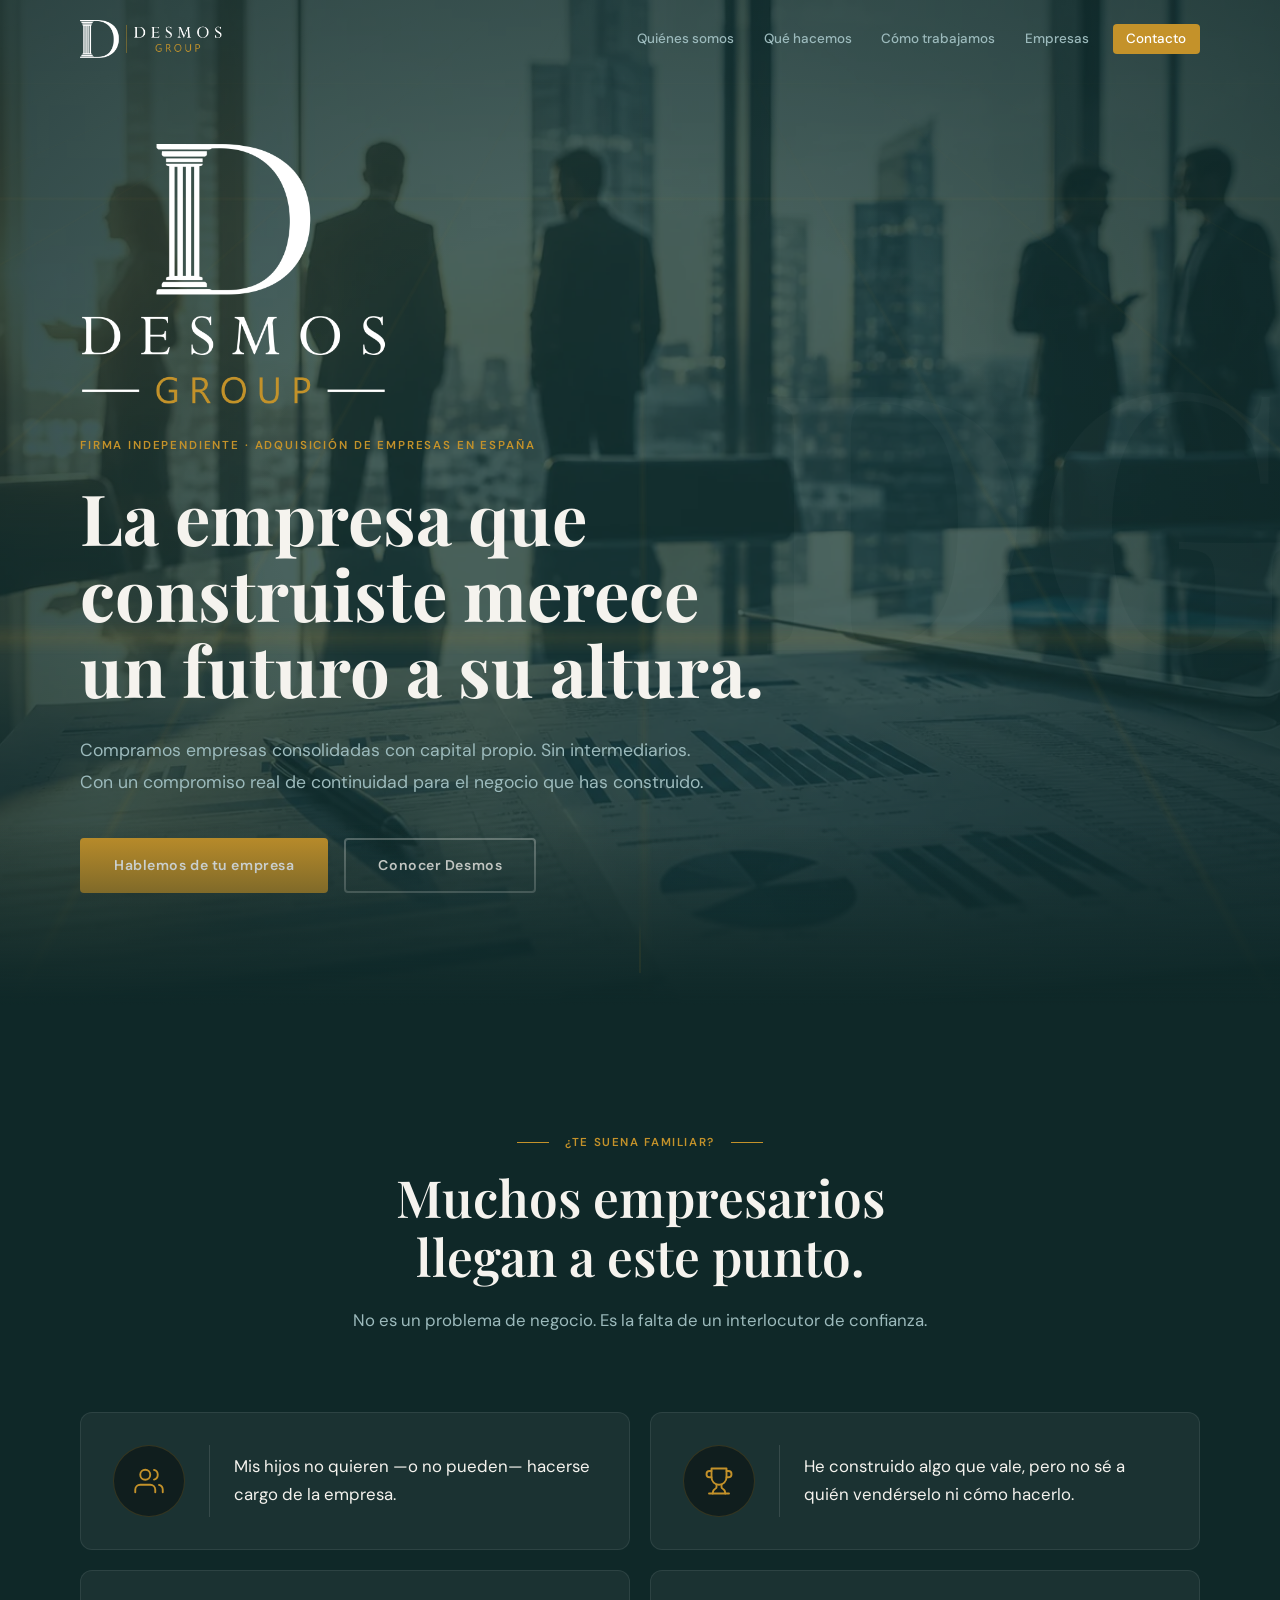
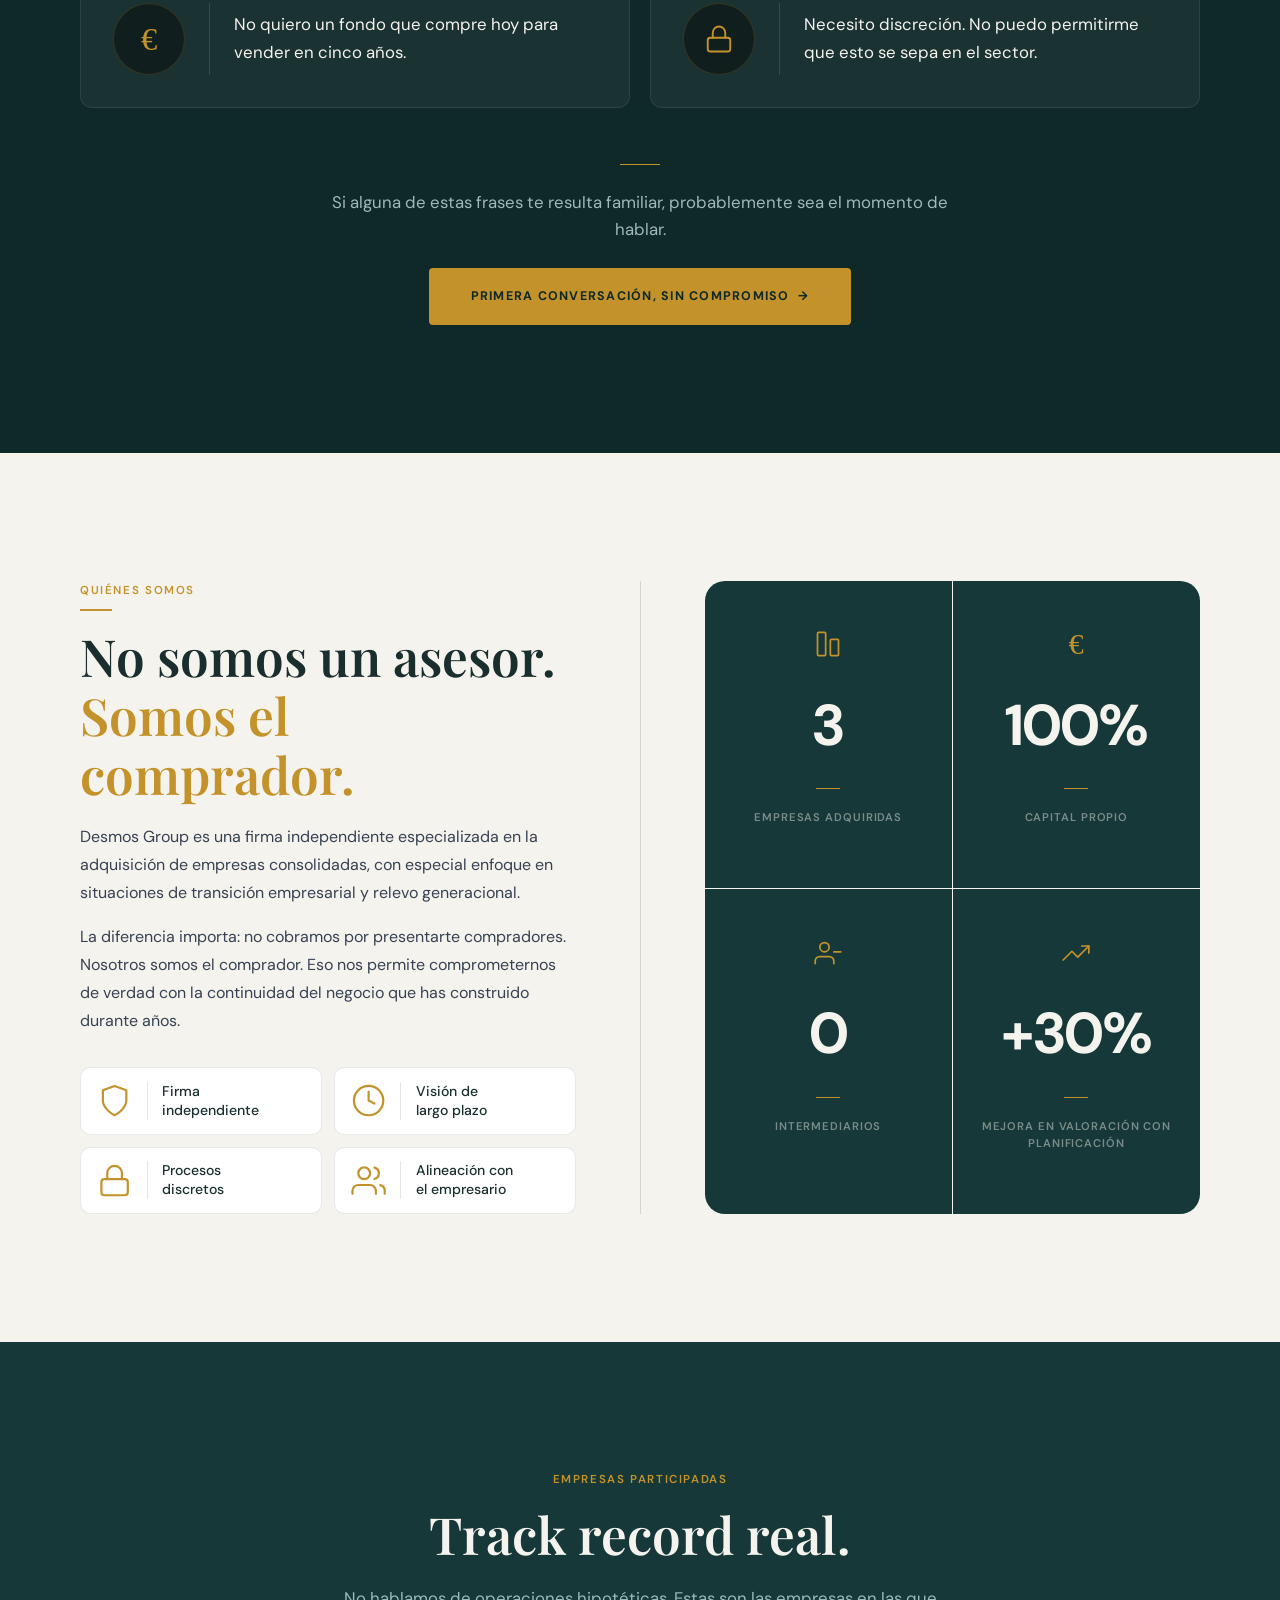
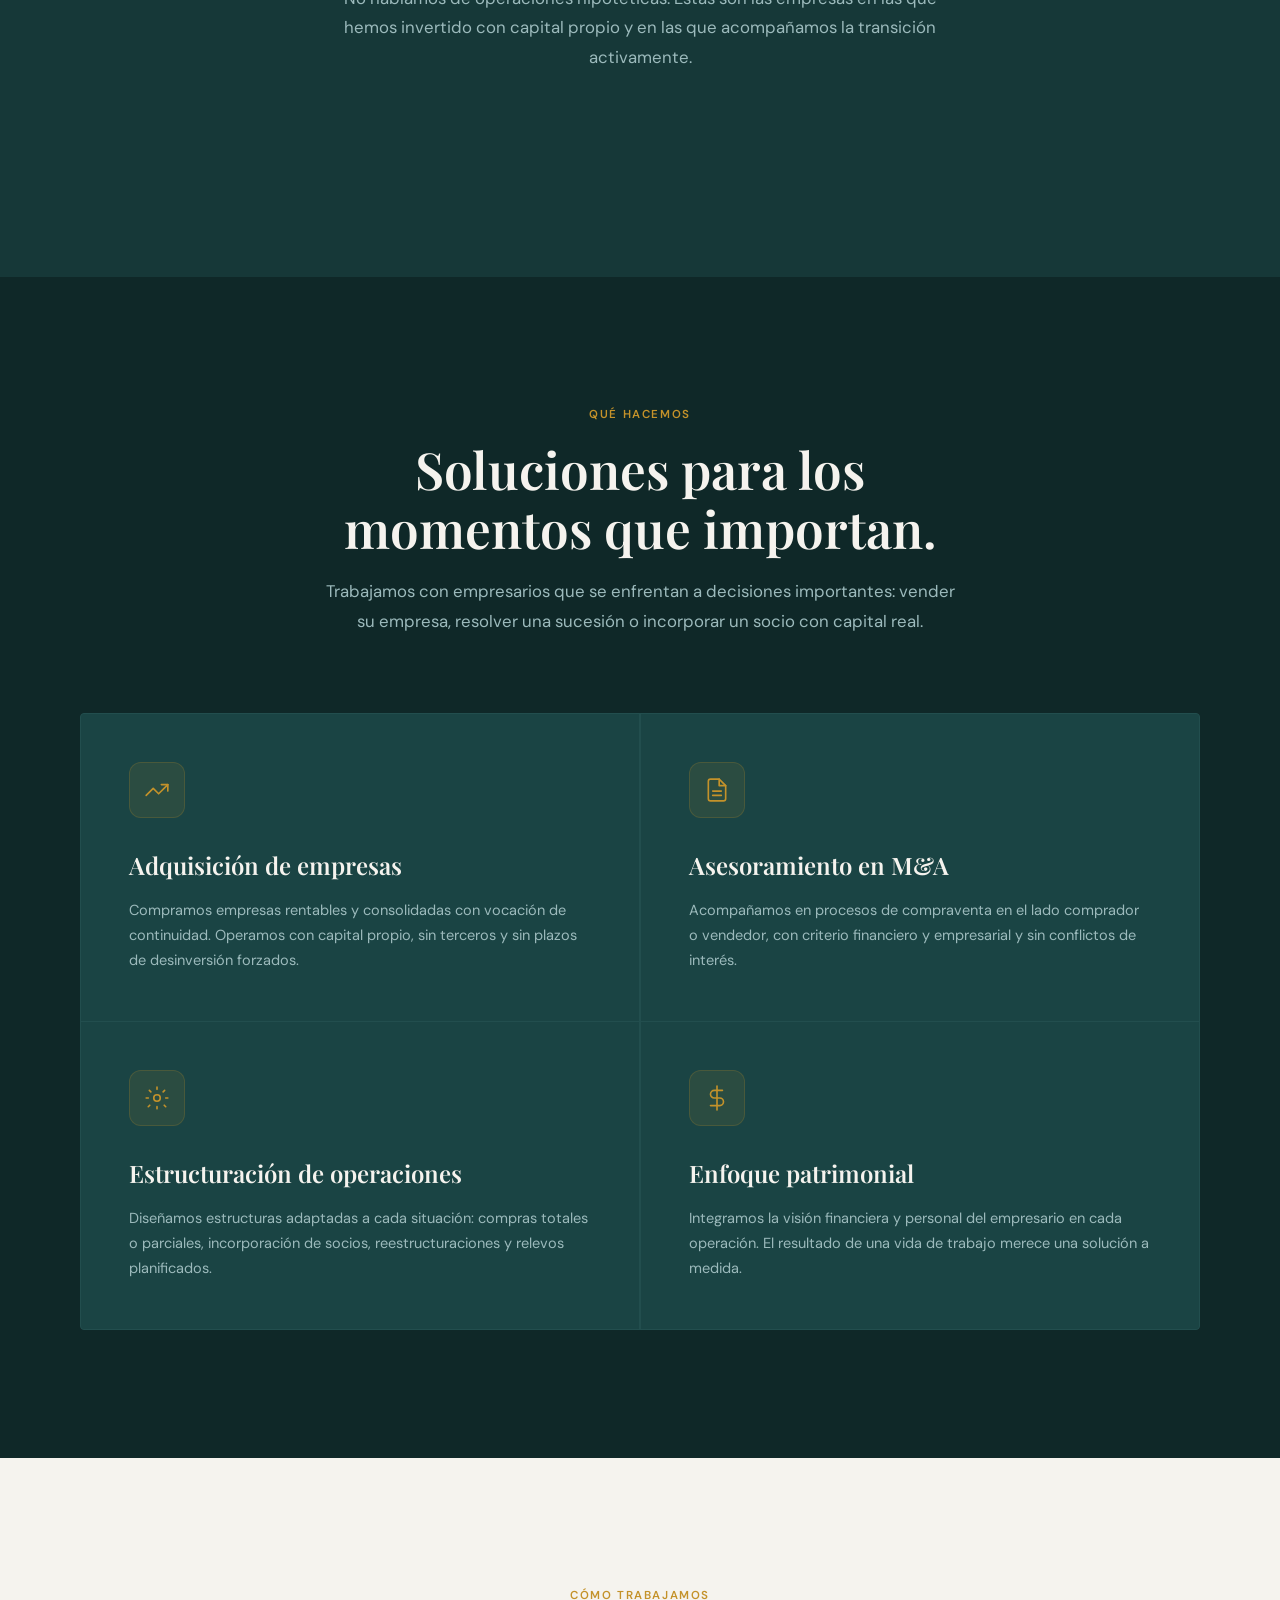
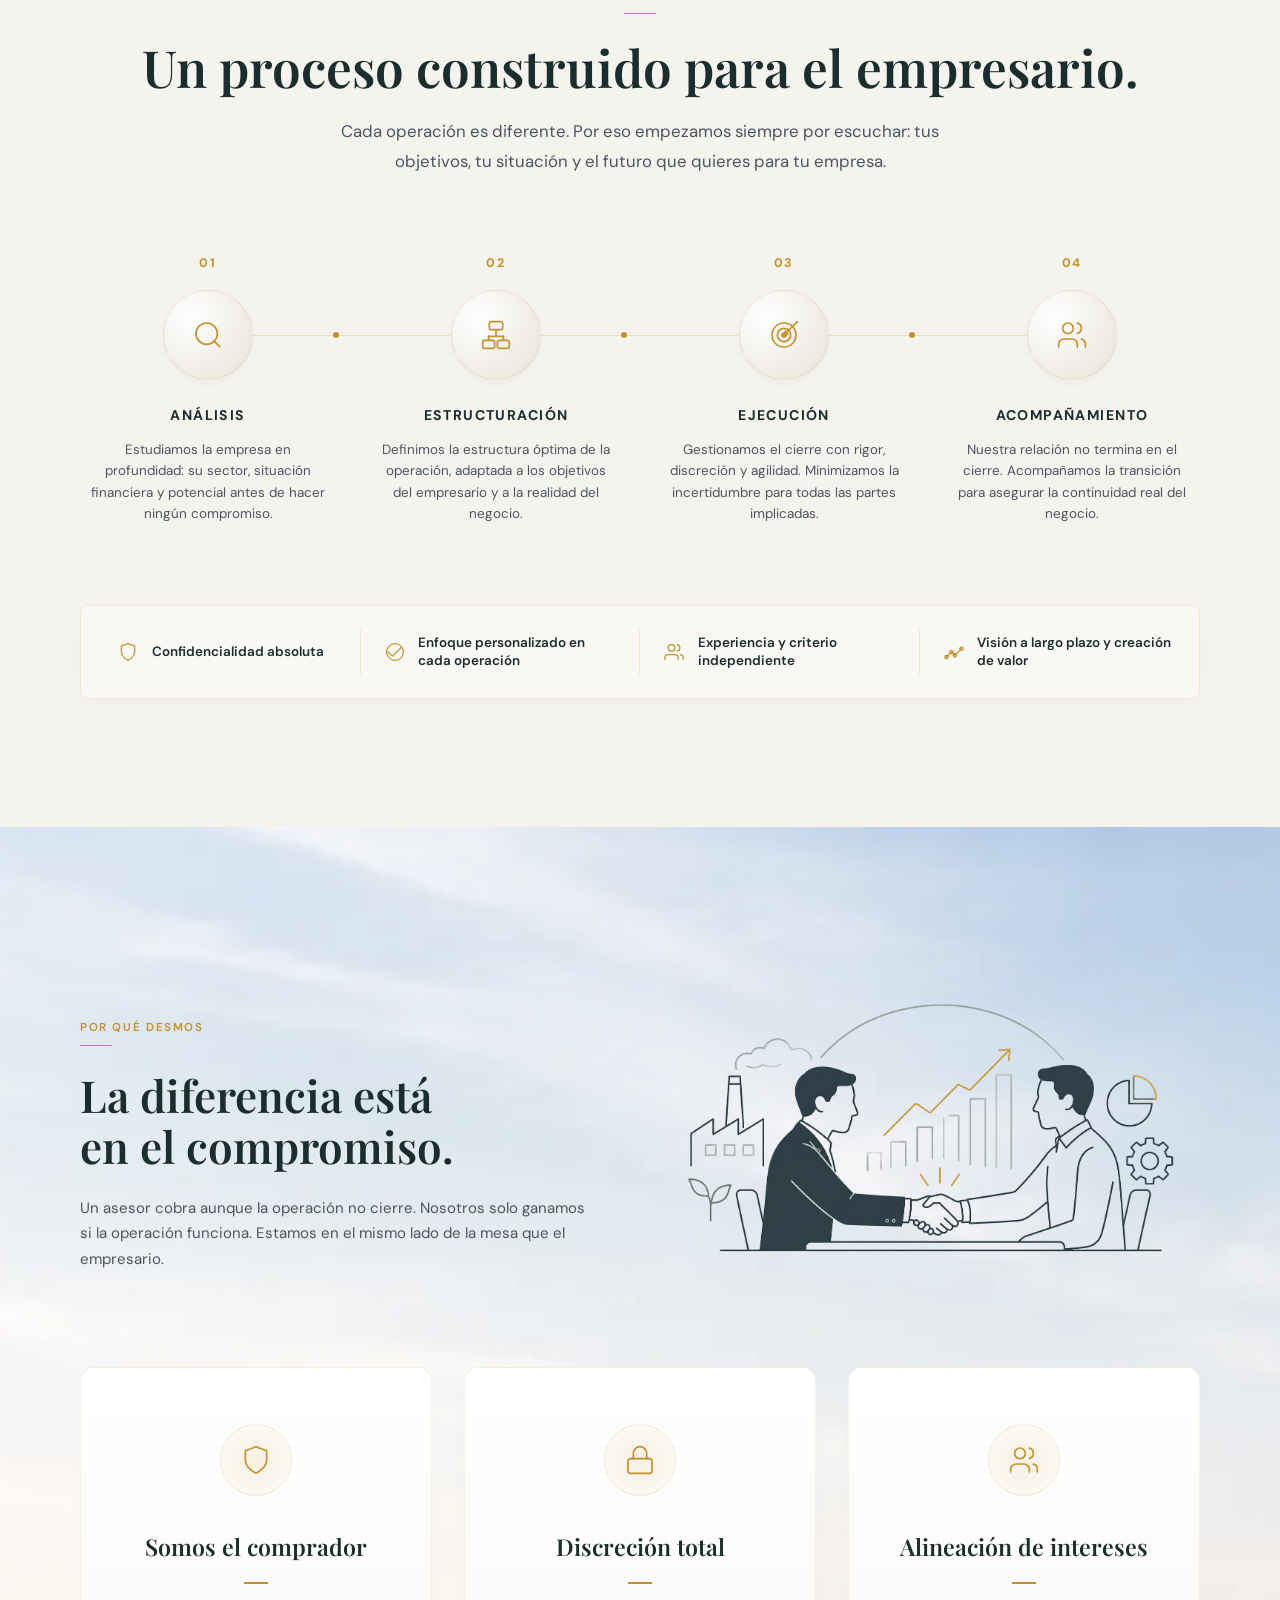
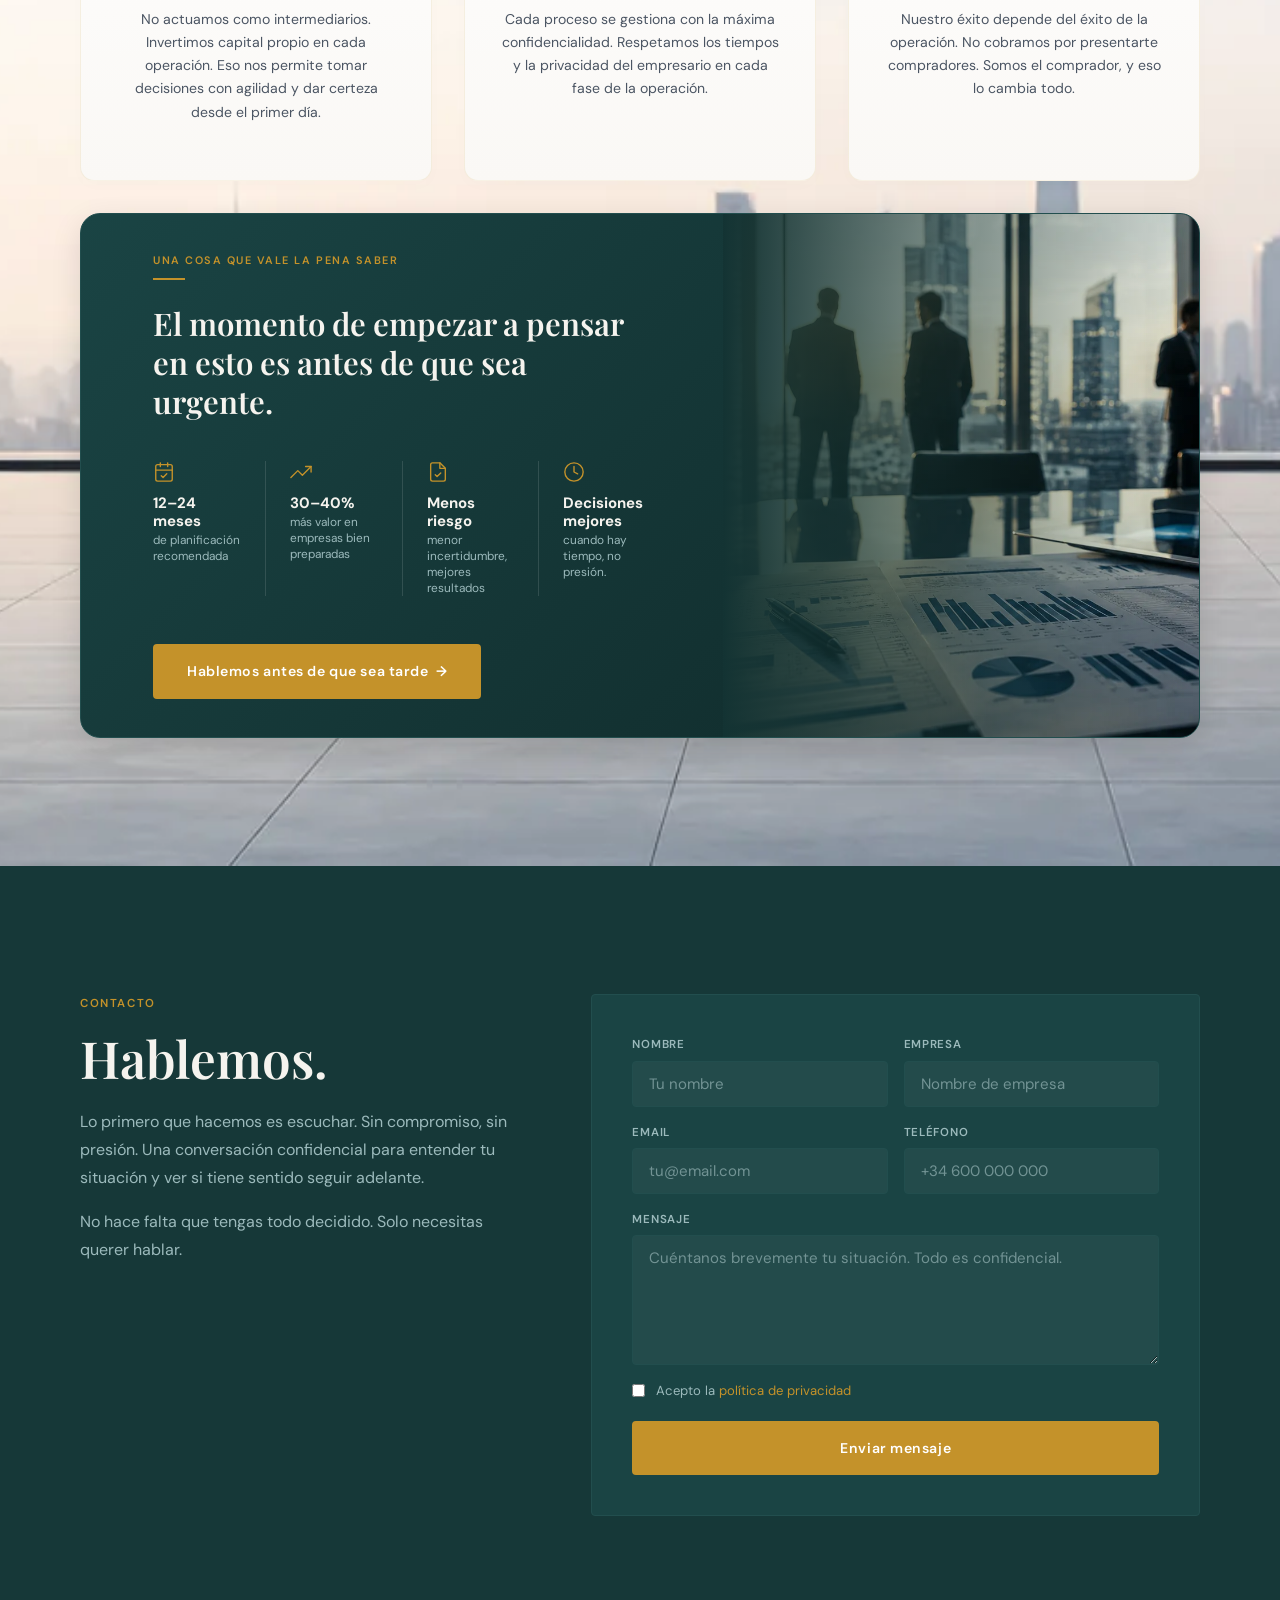
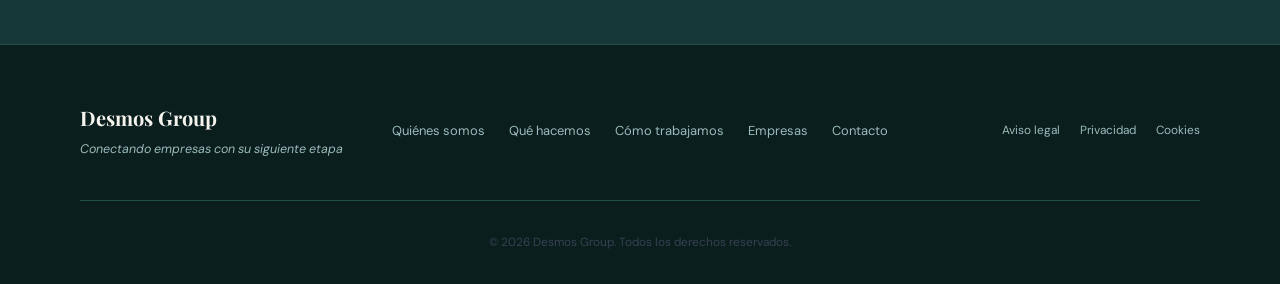
==== commit 01c8ef3c: "feat: empreses dinàmiques des de WordPress i optimització d'imatges a WebP - portfolio.js reescrit p" ====
--- a/index.html
+++ b/index.html
@@ -1,4 +1,4 @@
-<!DOCTYPE html>
+﻿<!DOCTYPE html>
 <html lang="es">
 
 <head>
@@ -59,7 +59,7 @@
   <header class="header" id="header">
     <div class="container header__inner">
       <a href="#inicio" class="header__logo">
-        <img src="img/desmos_logo_hor_negatiu.png" alt="Desmos Group" class="header__logo-img">
+        <img src="img/desmos_logo_hor_negatiu.webp" alt="Desmos Group" class="header__logo-img">
       </a>
       <nav class="header__nav" id="nav" aria-label="Navegación principal">
         <ul class="header__nav-list">
@@ -86,7 +86,7 @@
       <div class="hero__grid" aria-hidden="true"></div>
       <div class="container hero__inner">
         <div class="hero__text">
-          <img src="img/desmos_logo_negatiu.png" alt="Desmos Group" class="hero__logo">
+          <img src="img/desmos_logo_negatiu.webp" alt="Desmos Group" class="hero__logo">
           <p class="hero__eyebrow reveal">Firma independiente · Adquisición de empresas en España</p>
           <h1 class="hero__title reveal">La empresa que construiste merece un futuro a su altura.</h1>
           <p class="hero__subtitle reveal">
@@ -594,7 +594,7 @@
             </p>
           </div>
           <div class="why-desmos__header-image-wrap">
-            <img src="img/draw_transparent.png" alt="Reunión de negocios en oficina" class="why-desmos__header-image">
+            <img src="img/draw_transparent.webp" alt="Reunión de negocios en oficina" class="why-desmos__header-image">
           </div>
         </div>
 
@@ -739,7 +739,7 @@
           </div>
 
           <div class="timing__image-wrap">
-            <img src="img/hero2.png" alt="Documentos y gráficos de análisis financiero" class="timing__image">
+            <img src="img/hero2.webp" alt="Documentos y gráficos de análisis financiero" class="timing__image">
           </div>
         </div>
 
--- a/css/style.css
+++ b/css/style.css
@@ -1,4 +1,4 @@
-/* =====================================================
+﻿/* =====================================================
    DESMOS GROUP — Styles
    ===================================================== */
 
@@ -313,7 +313,7 @@
   position: absolute;
   inset: 0;
   /* 1) Imatge de fons */
-  background-image: url('../img/hero2.png');
+  background-image: url('../img/hero2.webp');
   background-size: cover;
   background-position: center top;
   background-repeat: no-repeat;
@@ -1025,7 +1025,7 @@
 .empresas__parallax-bg {
   position: absolute;
   inset: 0;
-  background-image: url('../img/bg_img.png');
+  background-image: url('../img/bg_img.webp');
   background-size: cover;
   background-position: center;
   background-attachment: fixed;
@@ -1157,6 +1157,32 @@
   line-height: 1.5;
 }
 
+.portfolio-card__estado {
+  display: inline-flex;
+  align-items: center;
+  font-size: 0.62rem;
+  font-weight: 700;
+  letter-spacing: 0.07em;
+  text-transform: uppercase;
+  padding: 0.18rem 0.55rem;
+  border-radius: 4px;
+  border: 1px solid;
+}
+.portfolio-card__estado--activa    { color: #4caf82; border-color: rgba(76,175,130,0.4); }
+.portfolio-card__estado--en-proceso { color: #c49226; border-color: rgba(196,146,38,0.4); }
+.portfolio-card__estado--potencial { color: #7a8faa; border-color: rgba(122,143,170,0.4); }
+
+.portfolio-card__web {
+  display: inline-block;
+  margin-top: 0.6rem;
+  font-size: 0.78rem;
+  color: var(--accent);
+  text-decoration: none;
+  letter-spacing: 0.03em;
+  transition: opacity 0.2s;
+}
+.portfolio-card__web:hover { opacity: 0.75; }
+
 /* =====================================================
    POR QUÉ DESMOS (MODIFICADO - ESTILO IMAGEN)
    ===================================================== */
@@ -1168,7 +1194,7 @@
   content: '';
   position: absolute;
   inset: 0;
-  background-image: url('../img/hero.png');
+  background-image: url('../img/hero.webp');
   background-size: cover;
   background-position: center 30%;
   background-repeat: no-repeat;
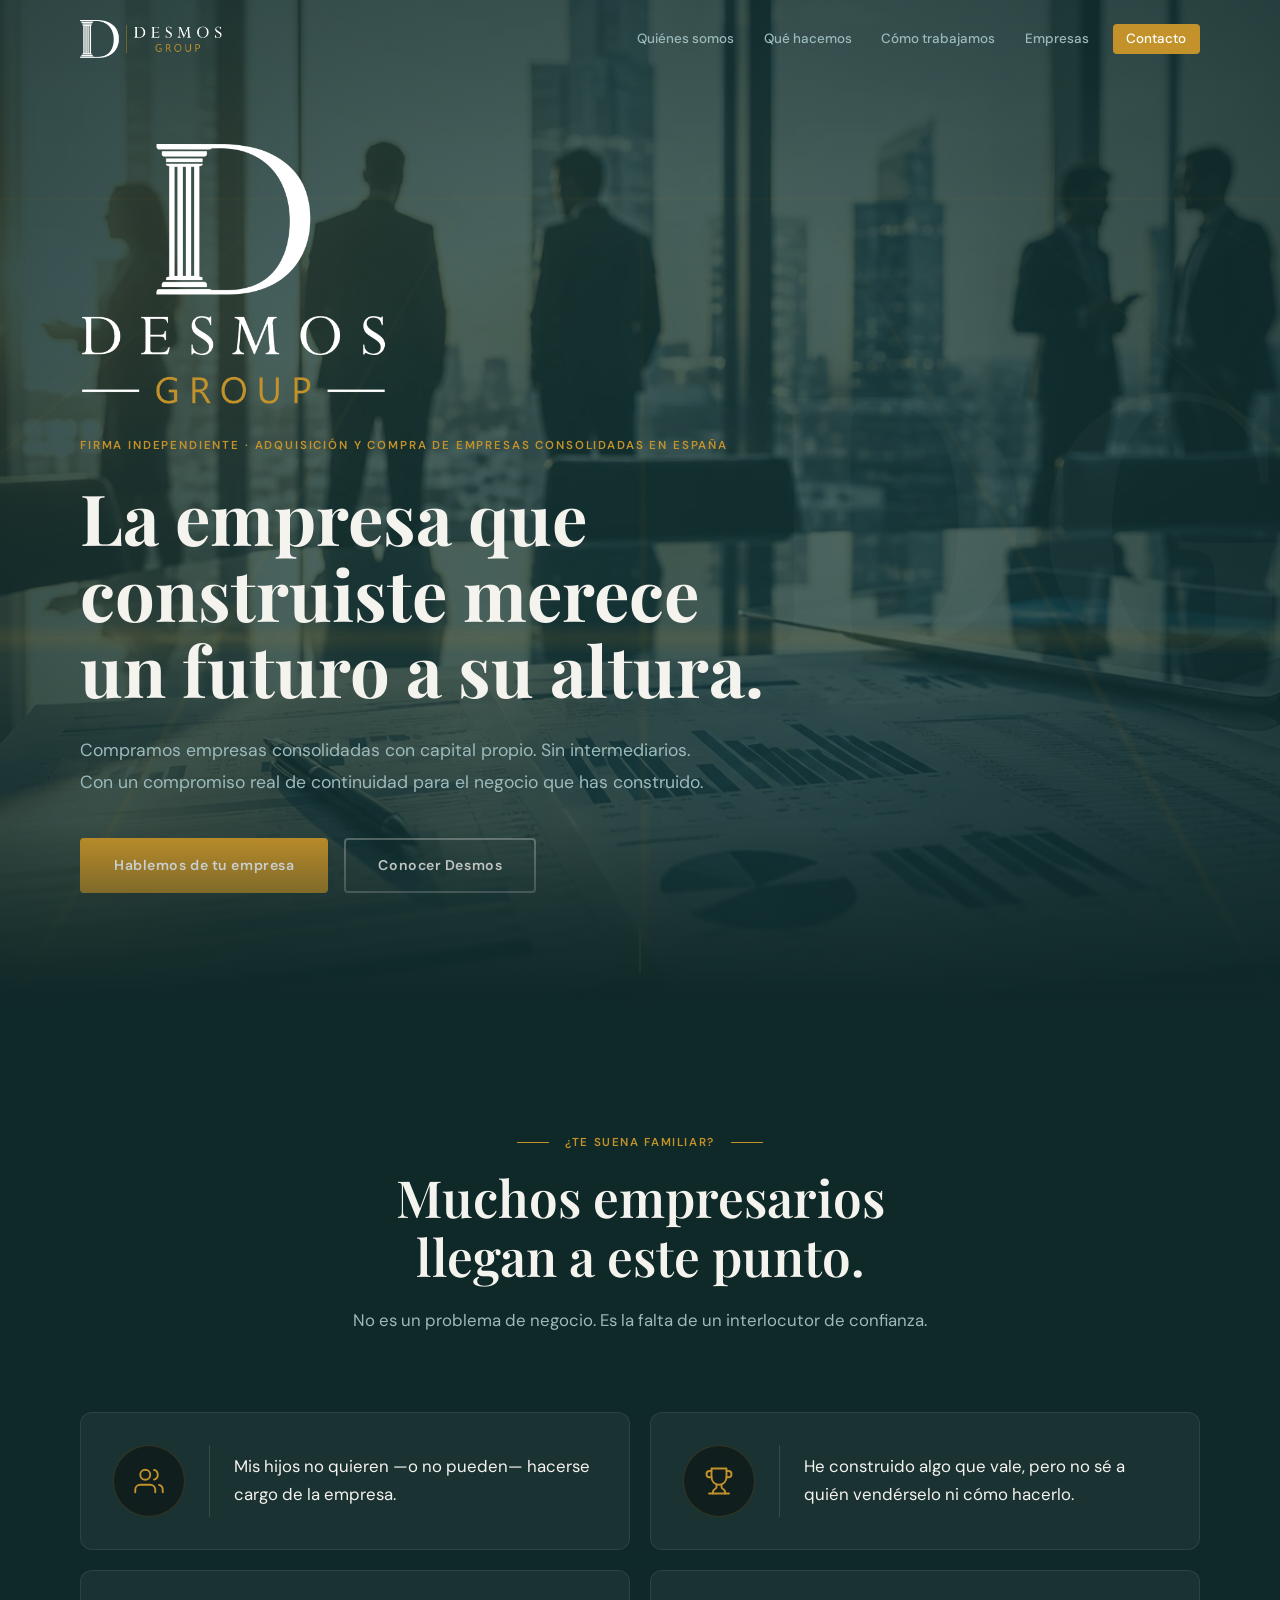
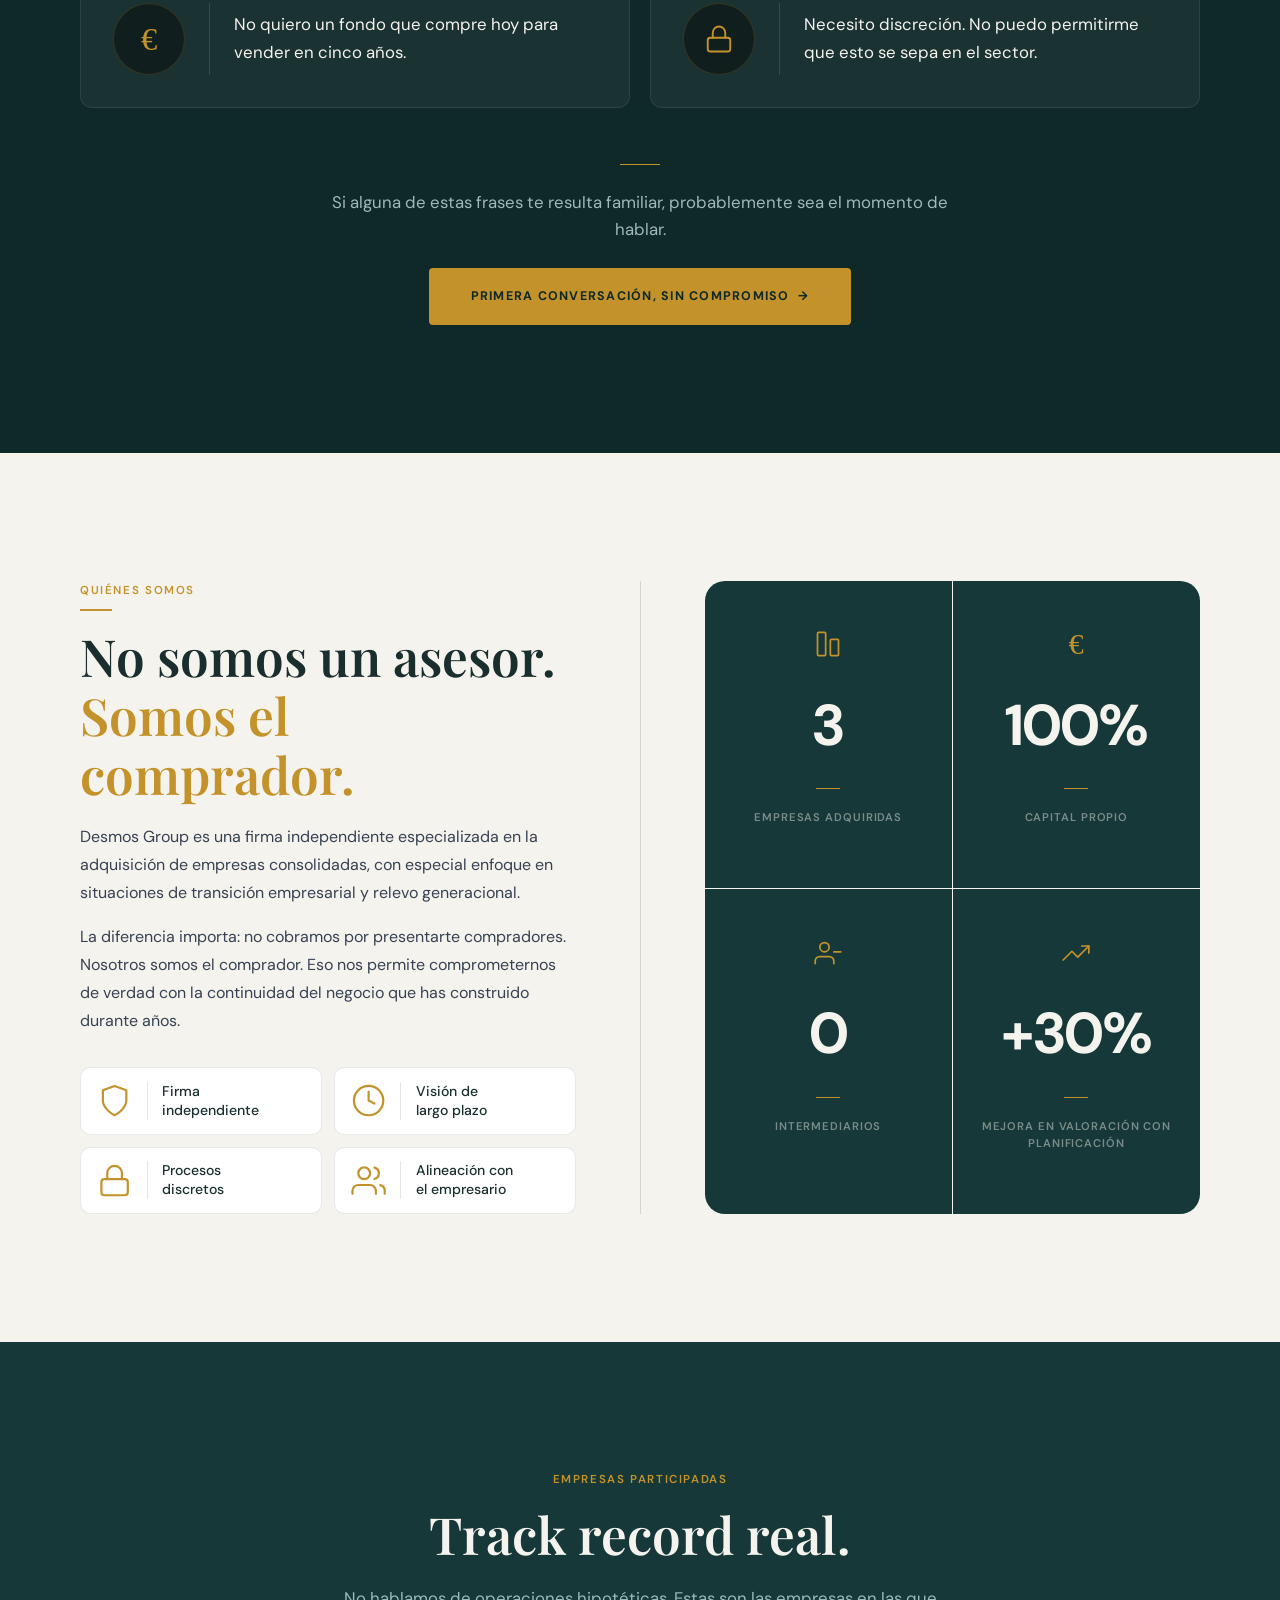
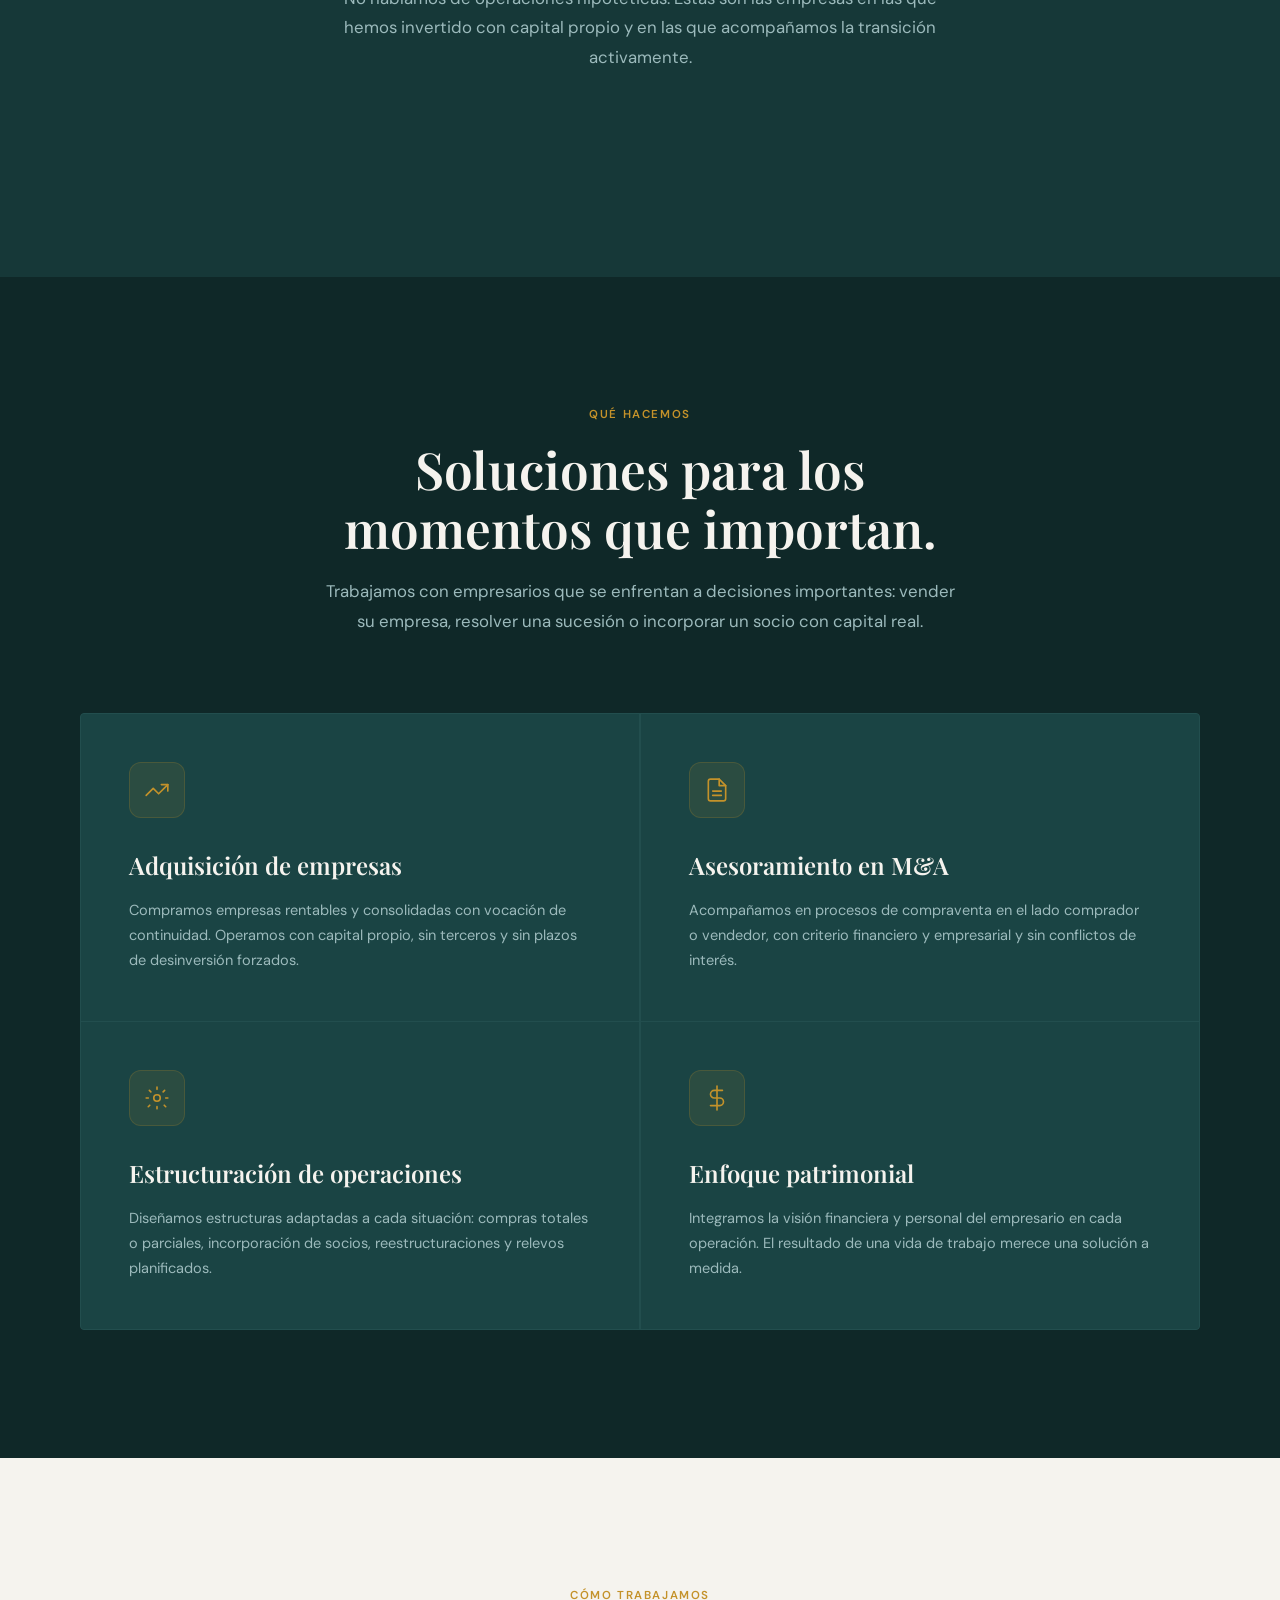
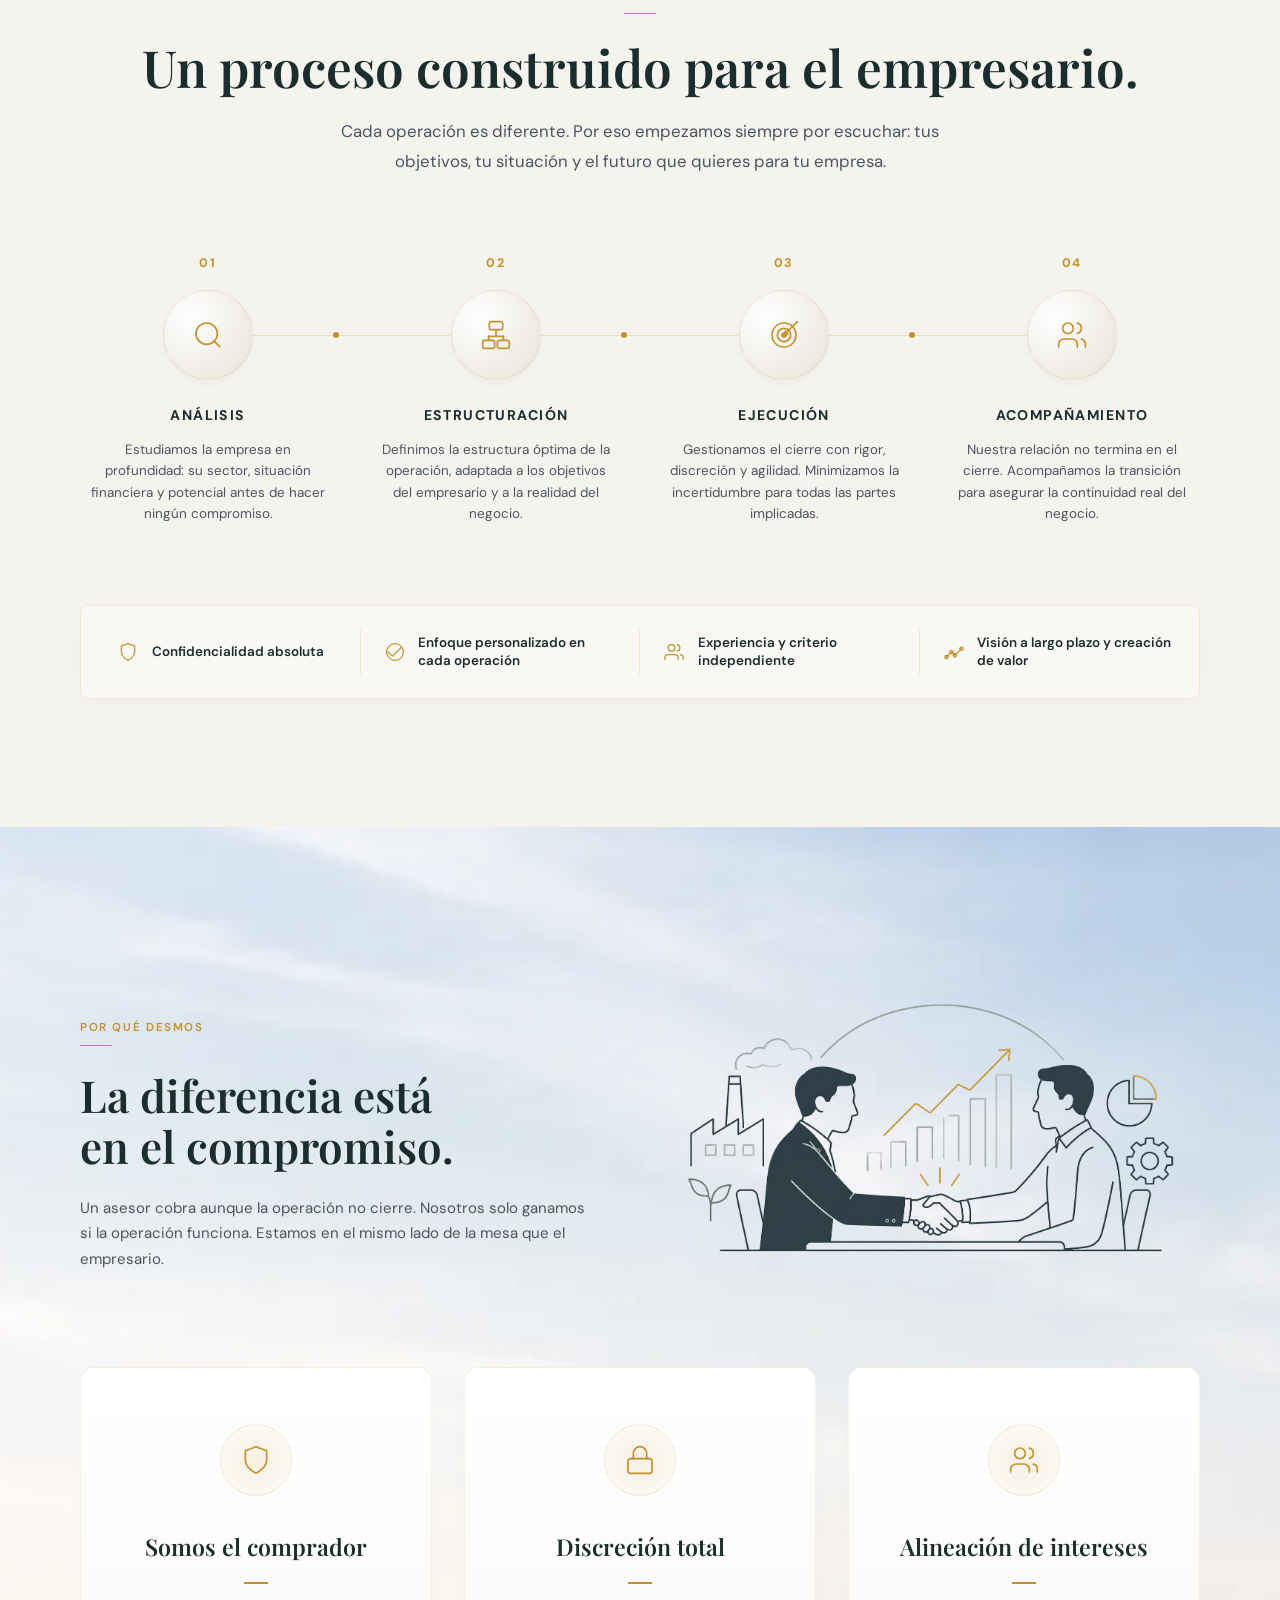
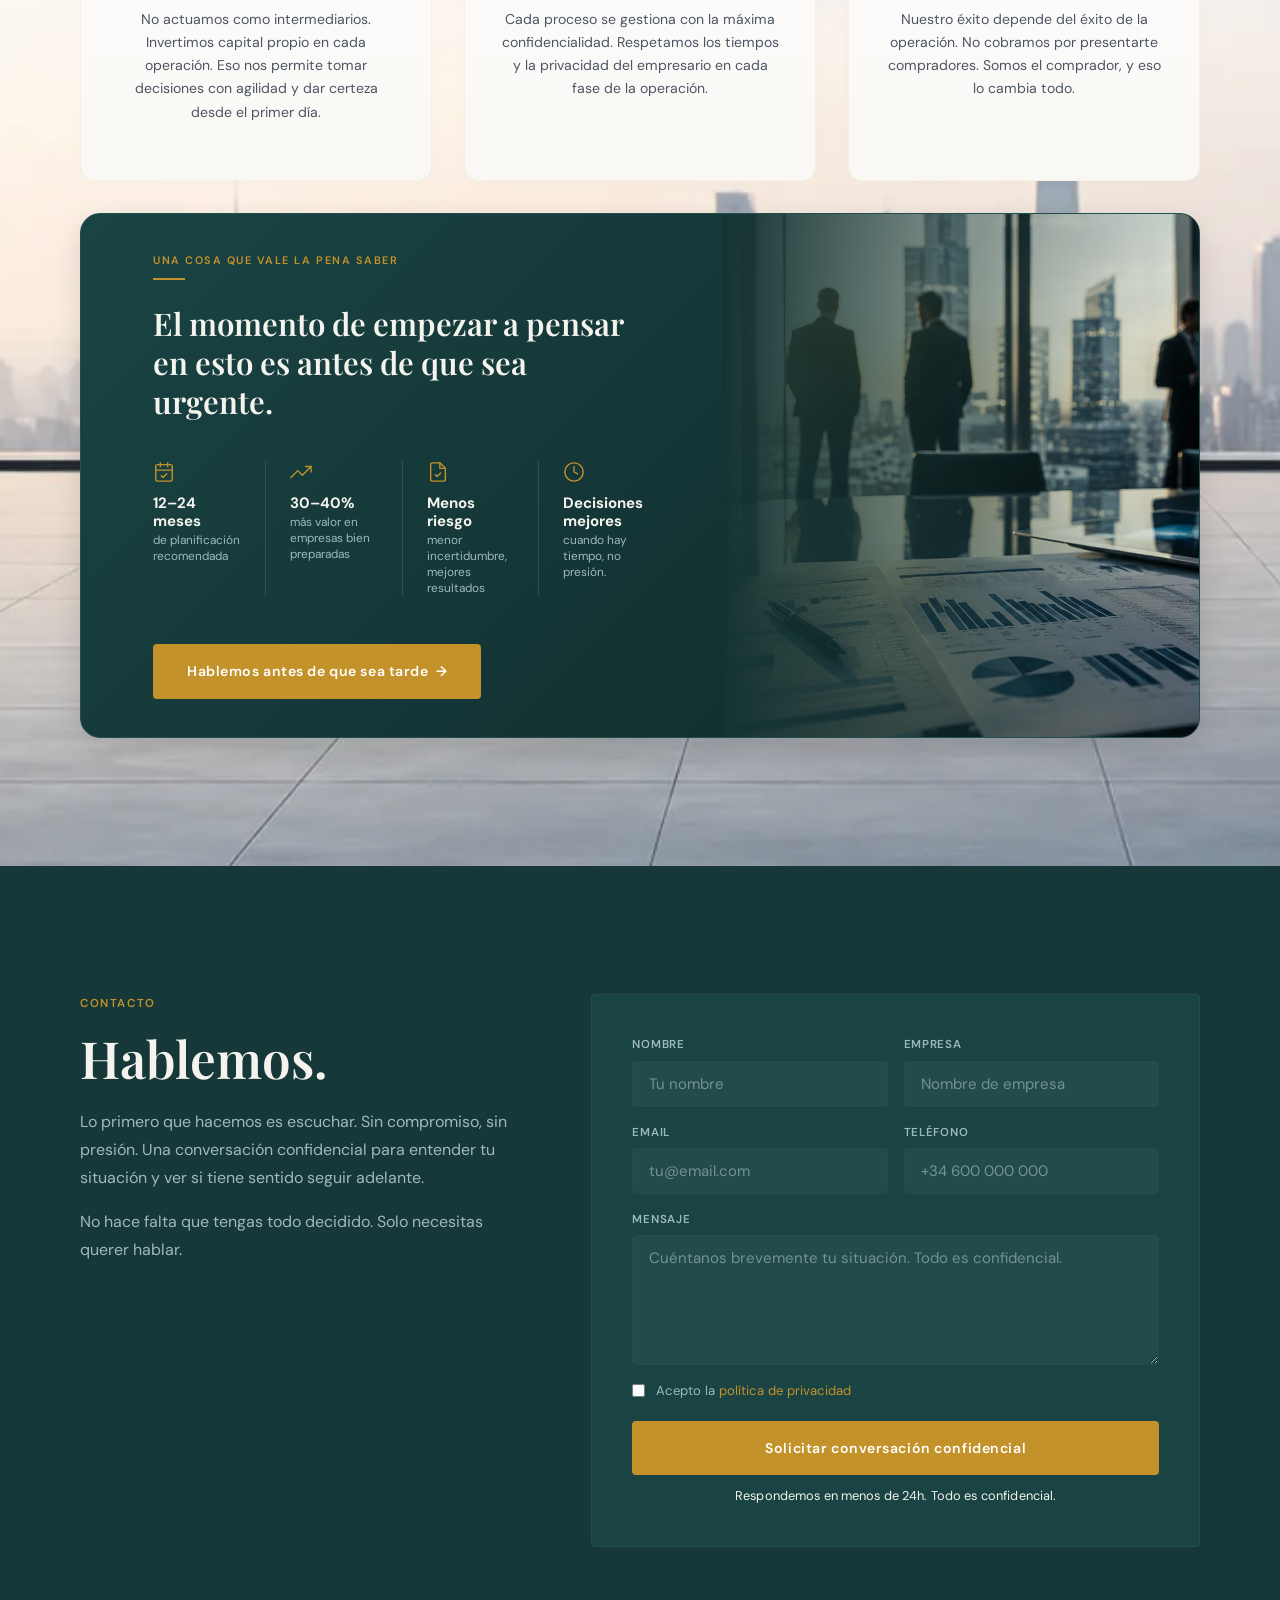
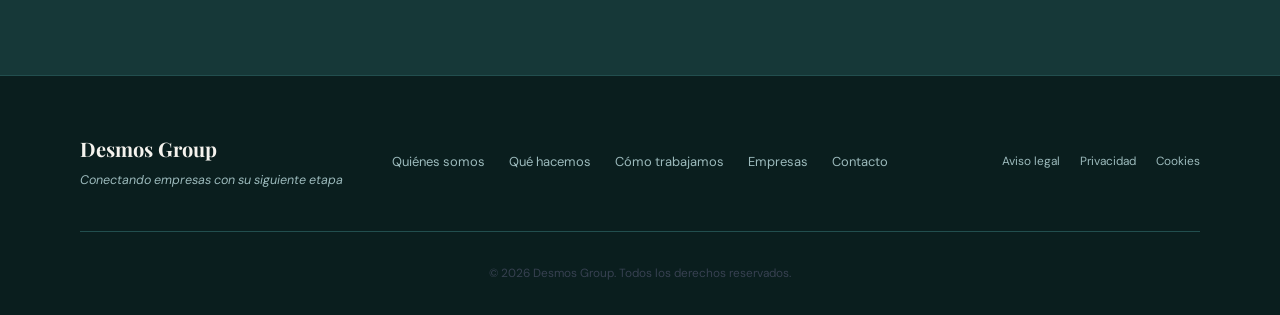
==== commit 3728b10a: "feat: SEO, AI SEO, CRO i optimització de producció - Favicon complet (ico, 16x16, 32x32, apple-touch" ====
--- a/index.html
+++ b/index.html
@@ -4,19 +4,24 @@
 <head>
   <meta charset="UTF-8">
   <meta name="viewport" content="width=device-width, initial-scale=1.0">
-  <meta name="theme-color" content="#0C1B33">
+  <meta name="theme-color" content="#163838">
+  <link rel="icon" type="image/x-icon" href="favicon.ico">
+  <link rel="icon" type="image/png" sizes="32x32" href="img/favicon-32x32.png">
+  <link rel="icon" type="image/png" sizes="16x16" href="img/favicon-16x16.png">
+  <link rel="apple-touch-icon" sizes="180x180" href="img/apple-touch-icon.png">
   <title>Desmos Group | Adquisición de empresas y asesoramiento M&A</title>
   <meta name="description"
     content="Desmos Group compra empresas consolidadas con capital propio. Especialistas en transición empresarial y relevo generacional en España. Discreción, rigor y visión a largo plazo.">
-  <link rel="canonical" href="https://www.desmosgroup.es/">
+  <meta name="robots" content="index, follow">
+  <link rel="canonical" href="https://www.desmosgroup.com/">
 
   <!-- Open Graph -->
   <meta property="og:type" content="website">
-  <meta property="og:url" content="https://www.desmosgroup.es/">
+  <meta property="og:url" content="https://www.desmosgroup.com/">
   <meta property="og:title" content="Desmos Group | Adquisición de empresas">
   <meta property="og:description"
     content="Compramos empresas consolidadas con capital propio. Sin intermediarios. Con un compromiso real de continuidad.">
-  <meta property="og:image" content="https://www.desmosgroup.es/img/og-image.webp">
+  <meta property="og:image" content="https://www.desmosgroup.com/img/og-image.webp">
   <meta property="og:locale" content="es_ES">
   <meta property="og:site_name" content="Desmos Group">
 
@@ -25,18 +30,31 @@
   <meta name="twitter:title" content="Desmos Group | Adquisición de empresas">
   <meta name="twitter:description"
     content="Compramos empresas consolidadas con capital propio. Sin intermediarios. Con un compromiso real de continuidad.">
-  <meta name="twitter:image" content="https://www.desmosgroup.es/img/og-image.webp">
+  <meta name="twitter:image" content="https://www.desmosgroup.com/img/og-image.webp">
 
   <!-- Schema.org -->
   <script type="application/ld+json">
   {
     "@context": "https://schema.org",
-    "@type": "Organization",
+    "@type": ["Organization", "FinancialService"],
     "name": "Desmos Group",
-    "description": "Firma independiente especializada en adquisición de empresas y transición empresarial en España. Capital propio, sin intermediarios.",
-    "url": "https://www.desmosgroup.es",
-    "areaServed": "ES",
-    "knowsAbout": ["Adquisición de empresas", "M&A", "Transición empresarial", "Relevo generacional", "Capital propio"]
+    "description": "Firma independiente especializada en adquisición y compra de empresas consolidadas en España. Capital propio, sin intermediarios, con compromiso real de continuidad.",
+    "url": "https://www.desmosgroup.com",
+    "logo": {
+      "@type": "ImageObject",
+      "url": "https://www.desmosgroup.com/img/desmos_logo.webp"
+    },
+    "areaServed": {
+      "@type": "Country",
+      "name": "España"
+    },
+    "knowsAbout": ["Adquisición de empresas", "Compra de empresas", "M&A", "Fusiones y adquisiciones", "Transición empresarial", "Relevo generacional", "Capital propio"],
+    "contactPoint": {
+      "@type": "ContactPoint",
+      "contactType": "customer service",
+      "url": "https://www.desmosgroup.com/#contacto",
+      "availableLanguage": "Spanish"
+    }
   }
   </script>
 
@@ -47,6 +65,7 @@
     href="https://fonts.googleapis.com/css2?family=Playfair+Display:wght@600;700&family=DM+Sans:opsz,wght@9..40,400;9..40,500;9..40,600&display=swap"
     rel="stylesheet">
 
+  <link rel="preload" as="image" href="img/hero2.webp" fetchpriority="high">
   <link rel="stylesheet" href="css/style.css">
   <link rel="stylesheet" href="css/animations.css">
 </head>
@@ -59,7 +78,7 @@
   <header class="header" id="header">
     <div class="container header__inner">
       <a href="#inicio" class="header__logo">
-        <img src="img/desmos_logo_hor_negatiu.webp" alt="Desmos Group" class="header__logo-img">
+        <img src="img/desmos_logo_hor_negatiu.webp" alt="Desmos Group" class="header__logo-img" width="1000" height="268">
       </a>
       <nav class="header__nav" id="nav" aria-label="Navegación principal">
         <ul class="header__nav-list">
@@ -86,8 +105,8 @@
       <div class="hero__grid" aria-hidden="true"></div>
       <div class="container hero__inner">
         <div class="hero__text">
-          <img src="img/desmos_logo_negatiu.webp" alt="Desmos Group" class="hero__logo">
-          <p class="hero__eyebrow reveal">Firma independiente · Adquisición de empresas en España</p>
+          <img src="img/desmos_logo_negatiu.webp" alt="Desmos Group" class="hero__logo" width="1000" height="850">
+          <p class="hero__eyebrow reveal">Firma independiente · Adquisición y compra de empresas consolidadas en España</p>
           <h1 class="hero__title reveal">La empresa que construiste merece un futuro a su altura.</h1>
           <p class="hero__subtitle reveal">
             Compramos empresas consolidadas con capital propio. Sin intermediarios.
@@ -594,7 +613,7 @@
             </p>
           </div>
           <div class="why-desmos__header-image-wrap">
-            <img src="img/draw_transparent.webp" alt="Reunión de negocios en oficina" class="why-desmos__header-image">
+            <img src="img/draw_transparent.webp" alt="Reunión de negocios en oficina" class="why-desmos__header-image" width="1536" height="1024">
           </div>
         </div>
 
@@ -739,7 +758,7 @@
           </div>
 
           <div class="timing__image-wrap">
-            <img src="img/hero2.webp" alt="Documentos y gráficos de análisis financiero" class="timing__image">
+            <img src="img/hero2.webp" alt="Documentos y gráficos de análisis financiero" class="timing__image" width="1717" height="916">
           </div>
         </div>
 
@@ -796,7 +815,7 @@
               </div>
               <div class="form__group">
                 <label for="mensaje" class="form__label">Mensaje</label>
-                <textarea id="mensaje" name="mensaje" class="form__input form__textarea" rows="5" required
+                <textarea id="mensaje" name="mensaje" class="form__input form__textarea" rows="5"
                   placeholder="Cuéntanos brevemente tu situación. Todo es confidencial."></textarea>
               </div>
               <div class="form__check">
@@ -805,7 +824,8 @@
                   Acepto la <a href="privacidad.html" target="_blank" rel="noopener">política de privacidad</a>
                 </label>
               </div>
-              <button type="submit" class="btn btn--primary btn--full">Enviar mensaje</button>
+              <button type="submit" class="btn btn--primary btn--full">Solicitar conversación confidencial</button>
+              <p class="form__guarantee">Respondemos en menos de 24h. Todo es confidencial.</p>
               <p class="form__success" id="form-success" hidden>
                 Mensaje recibido. Nos pondremos en contacto contigo en las próximas 24 horas.
               </p>
--- a/css/style.css
+++ b/css/style.css
@@ -1587,6 +1587,14 @@
   text-decoration: underline;
 }
 
+.form__guarantee {
+  margin-top: 0.6rem;
+  font-size: 0.8rem;
+  color: var(--muted);
+  text-align: center;
+  letter-spacing: 0.01em;
+}
+
 .form__success {
   margin-top: 1rem;
   padding: 0.85rem 1rem;
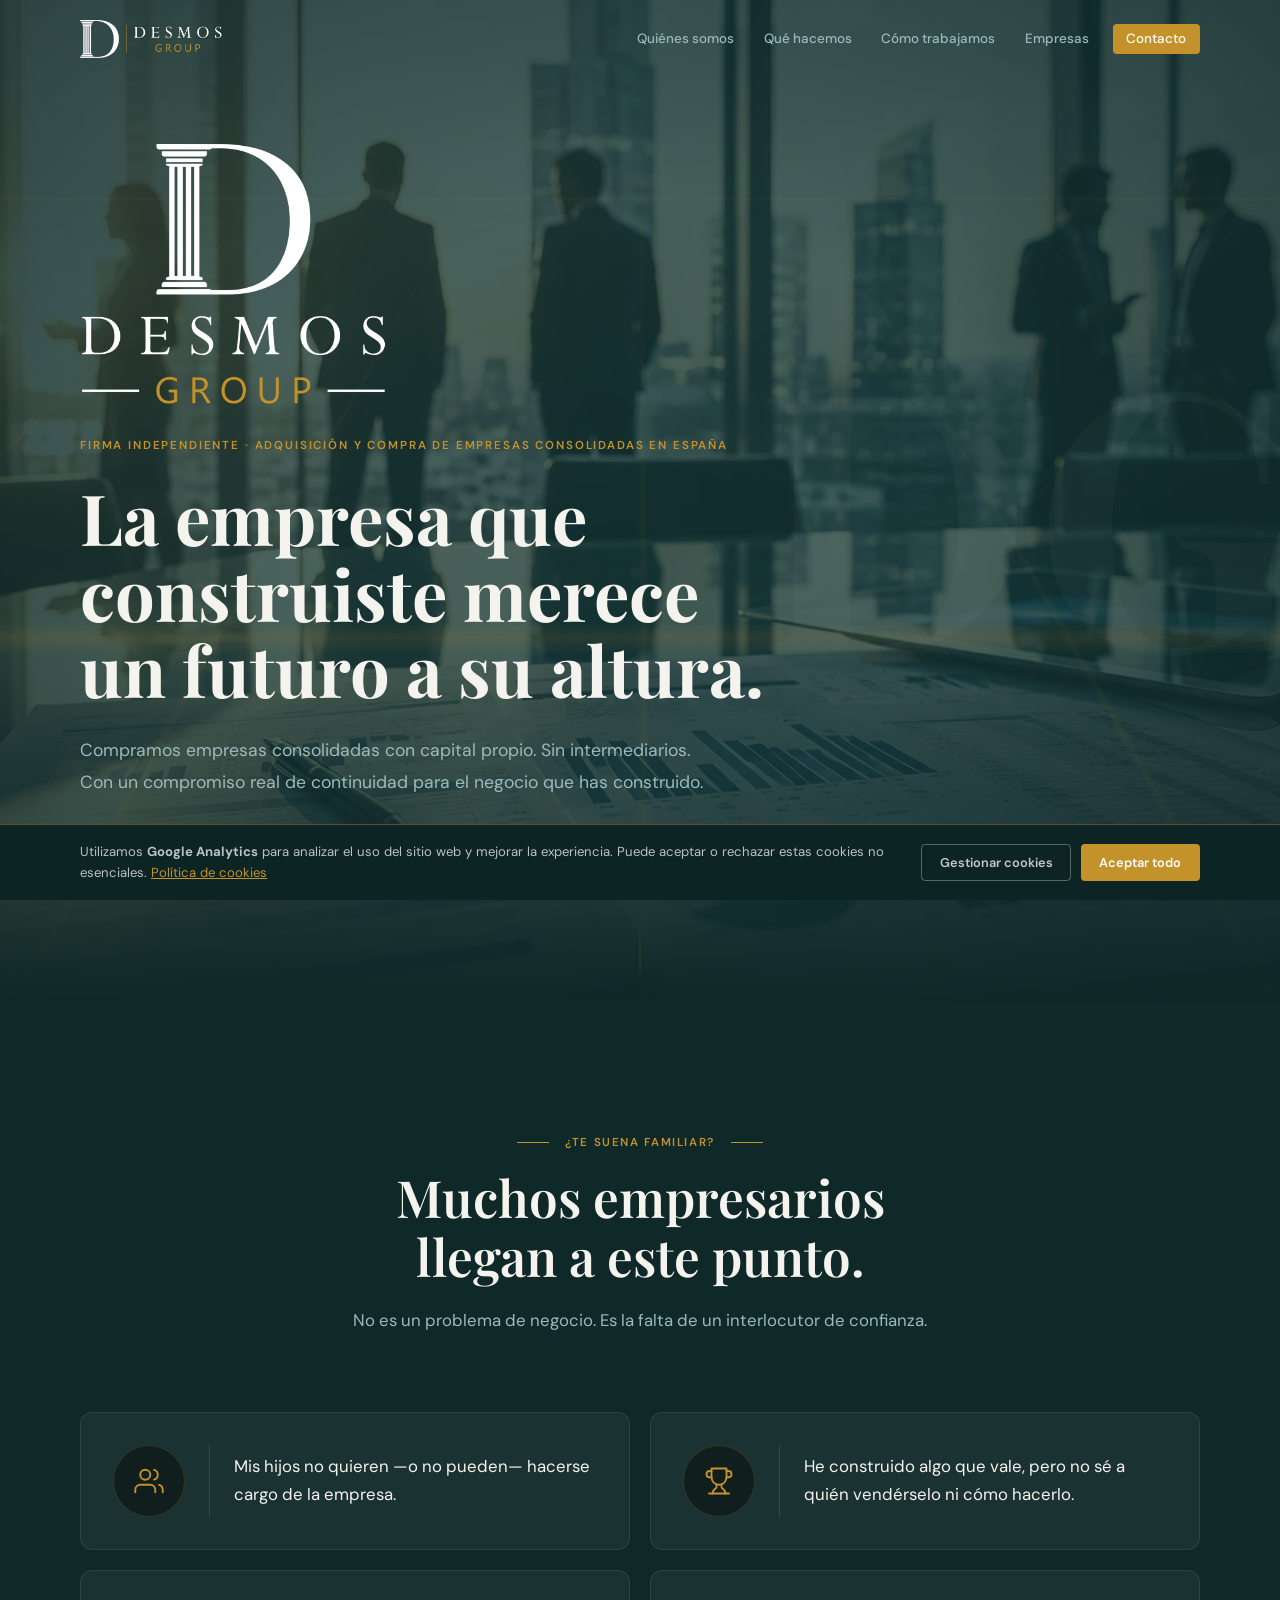
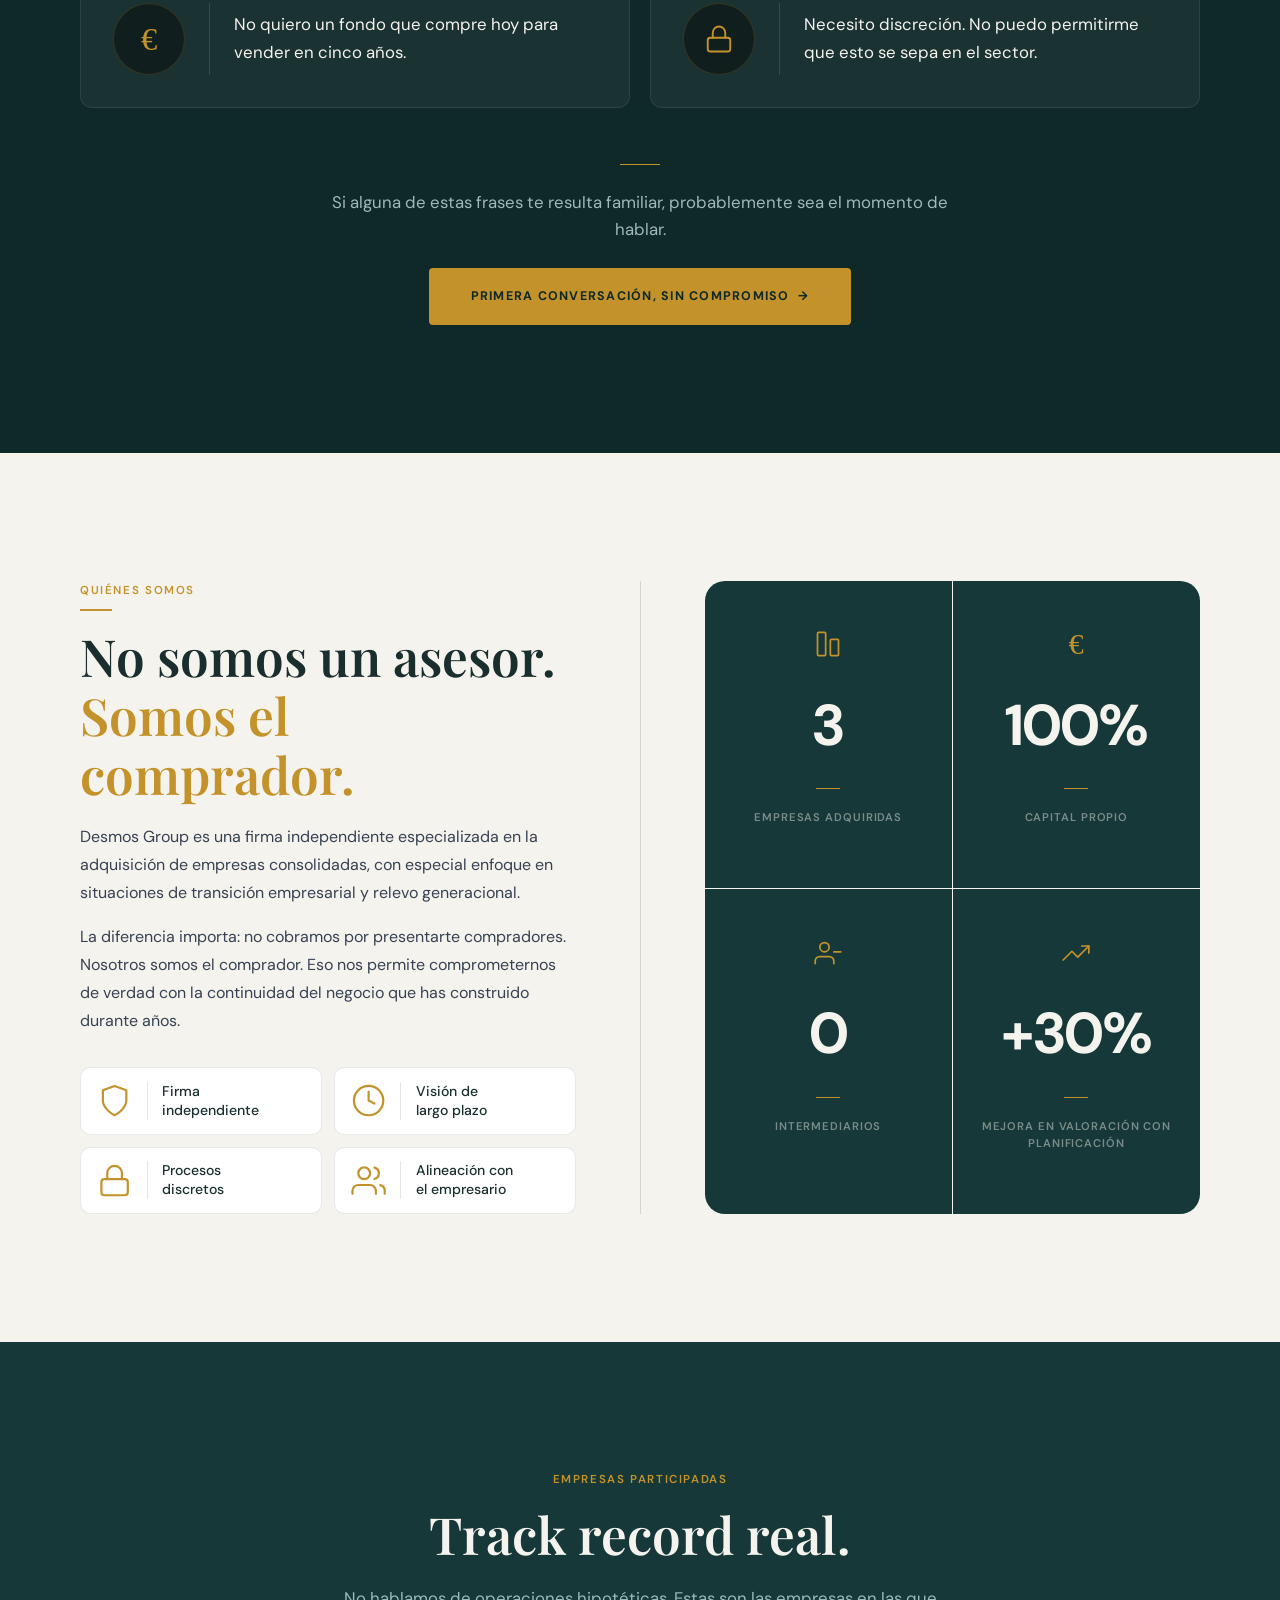
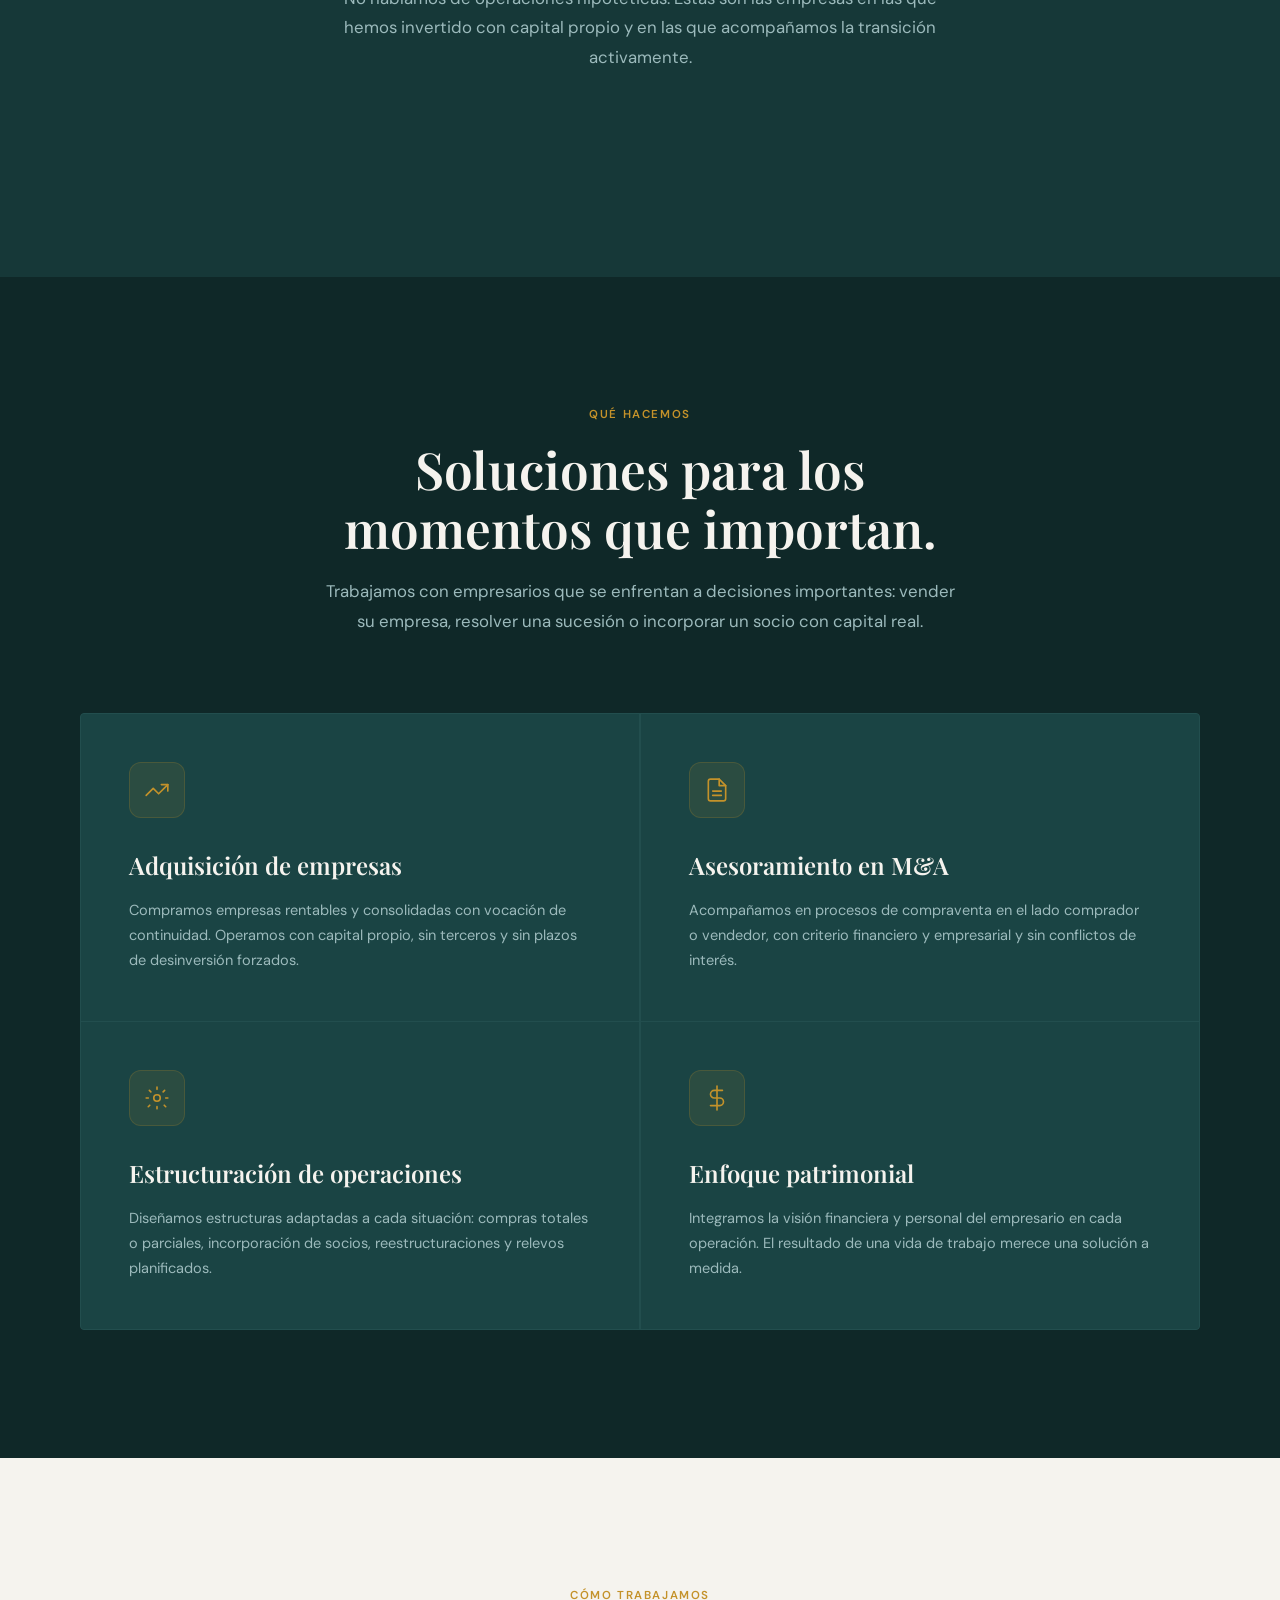
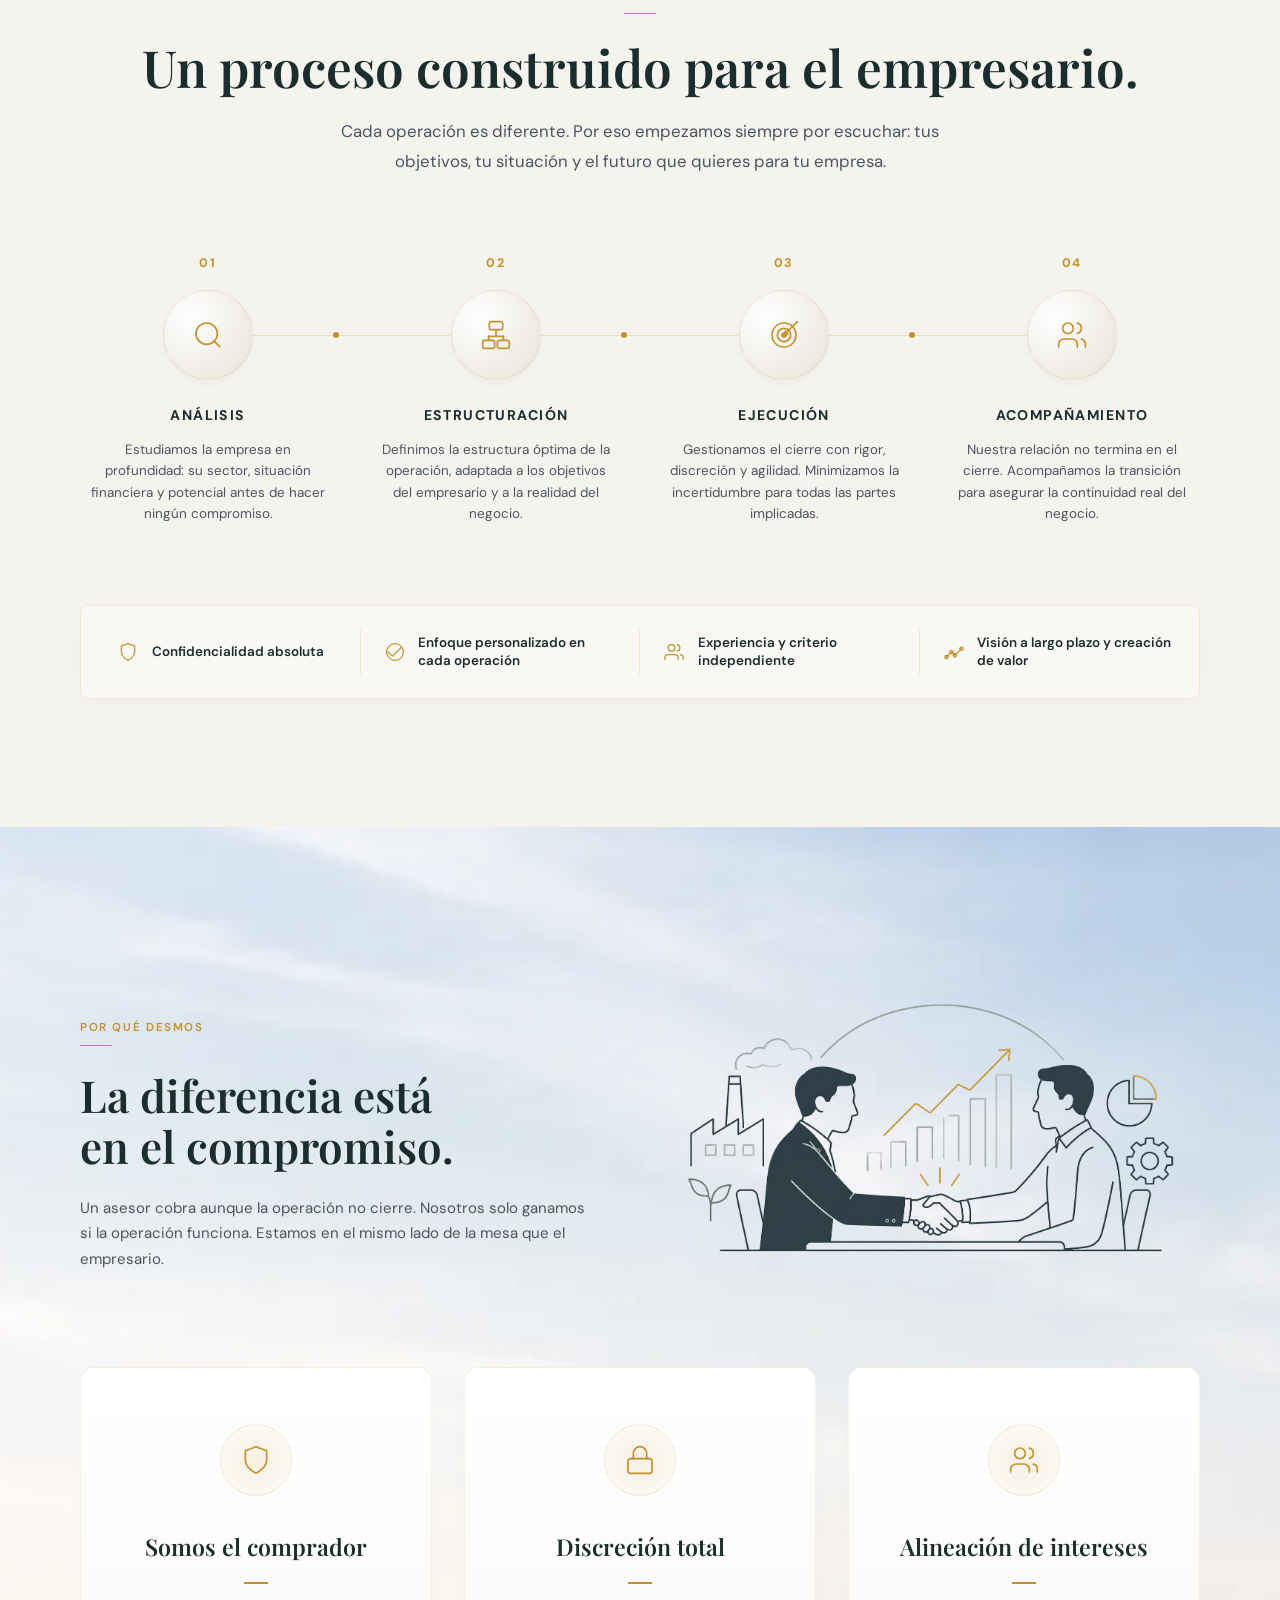
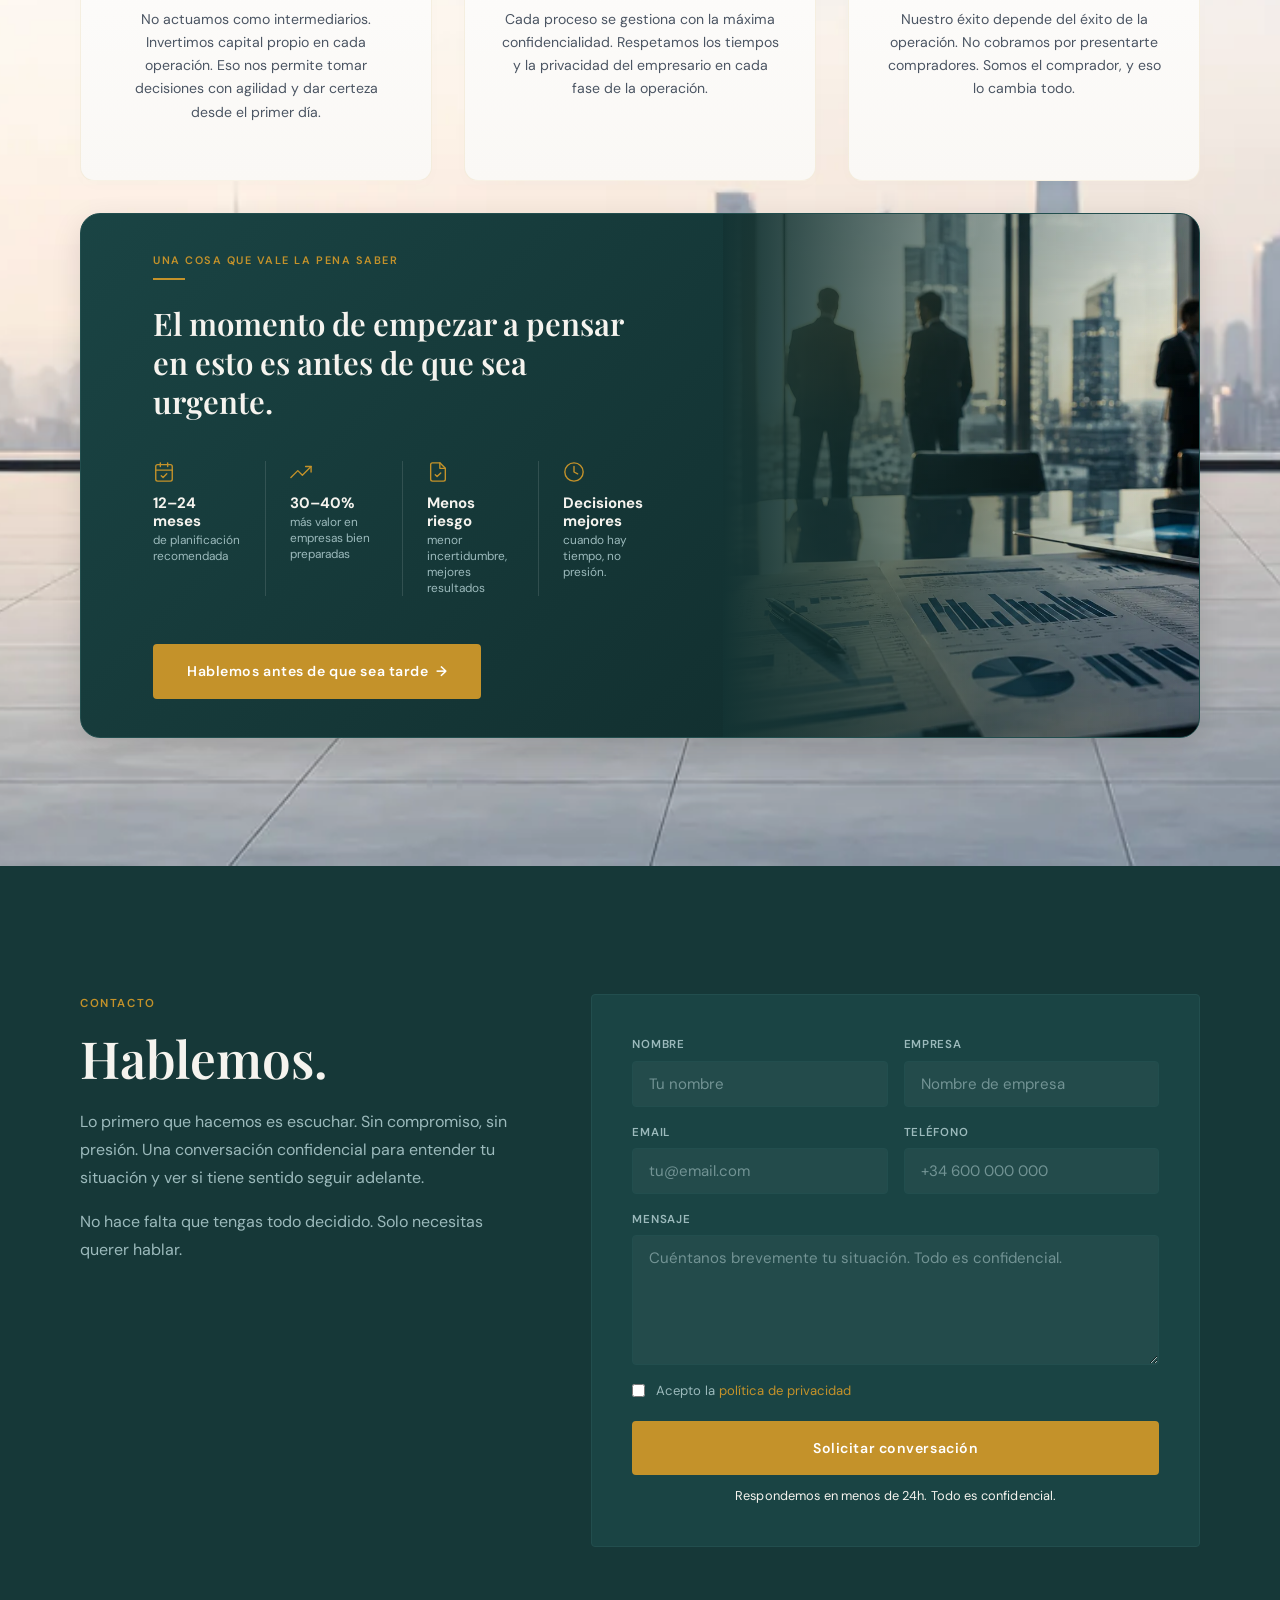
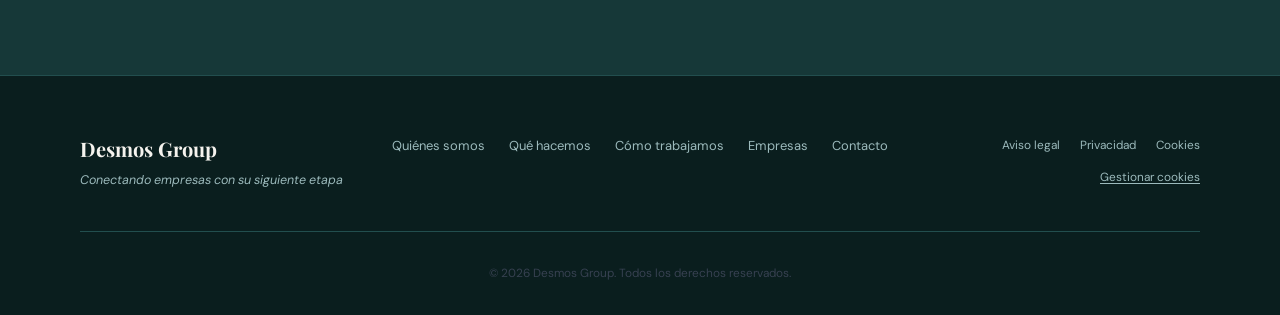
==== commit c27b88e7: "Afegir formulari PHP, cookie banner GDPR, reCAPTCHA i pàgines legals - enviar.php: mailer PHP amb ve" ====
--- a/index.html
+++ b/index.html
@@ -66,6 +66,7 @@
     rel="stylesheet">
 
   <link rel="preload" as="image" href="img/hero2.webp" fetchpriority="high">
+  <script src="https://www.google.com/recaptcha/api.js" async defer></script>
   <link rel="stylesheet" href="css/style.css">
   <link rel="stylesheet" href="css/animations.css">
 </head>
@@ -787,12 +788,12 @@
 
           <div class="contact__form-wrap reveal">
             <!-- Substituir XXXXXXXX pel codi real de Formspree -->
-            <form class="contact__form" id="contact-form" action="https://formspree.io/f/XXXXXXXX" method="POST"
+            <form class="contact__form" id="contact-form" action="enviar.php" method="POST"
               novalidate>
               <div class="form__row">
                 <div class="form__group">
                   <label for="nombre" class="form__label">Nombre</label>
-                  <input type="text" id="nombre" name="nombre" class="form__input" required autocomplete="name"
+                  <input type="text" id="nombre" name="nombre" class="form__input" autocomplete="name"
                     placeholder="Tu nombre">
                 </div>
                 <div class="form__group">
@@ -815,7 +816,7 @@
               </div>
               <div class="form__group">
                 <label for="mensaje" class="form__label">Mensaje</label>
-                <textarea id="mensaje" name="mensaje" class="form__input form__textarea" rows="5"
+                <textarea id="mensaje" name="mensaje" class="form__input form__textarea" rows="5" required
                   placeholder="Cuéntanos brevemente tu situación. Todo es confidencial."></textarea>
               </div>
               <div class="form__check">
@@ -824,7 +825,10 @@
                   Acepto la <a href="privacidad.html" target="_blank" rel="noopener">política de privacidad</a>
                 </label>
               </div>
-              <button type="submit" class="btn btn--primary btn--full">Solicitar conversación confidencial</button>
+              <div class="form__recaptcha">
+                <div class="g-recaptcha" data-sitekey="6Ldts1EtAAAAABi6IlolM50puqRF5RwnRHpWNgKT" data-theme="dark"></div>
+              </div>
+              <button type="submit" class="btn btn--primary btn--full">Solicitar conversación</button>
               <p class="form__guarantee">Respondemos en menos de 24h. Todo es confidencial.</p>
               <p class="form__success" id="form-success" hidden>
                 Mensaje recibido. Nos pondremos en contacto contigo en las próximas 24 horas.
@@ -859,6 +863,7 @@
         <a href="privacidad.html">Privacidad</a>
         <a href="cookies.html">Cookies</a>
       </div>
+      <button id="manage-cookies" class="footer__manage-cookies">Gestionar cookies</button>
     </div>
     <div class="container">
       <p class="footer__copy">
@@ -867,8 +872,139 @@
     </div>
   </footer>
 
+  <!-- Cookie Preferences Modal -->
+  <div id="cookie-modal" class="cookie-modal" hidden role="dialog" aria-modal="true" aria-labelledby="cookie-modal-title">
+    <div class="cookie-modal__box">
+      <h3 class="cookie-modal__title" id="cookie-modal-title">Gestionar preferencias de cookies</h3>
+      <p class="cookie-modal__intro">Activa o desactiva cada categoría. Las cookies necesarias no pueden desactivarse.</p>
+
+      <div class="cookie-pref">
+        <div class="cookie-pref__row">
+          <div class="cookie-pref__info">
+            <span class="cookie-pref__name">Cookies necesarias</span>
+            <span class="cookie-pref__desc">Imprescindibles para el funcionamiento del sitio. Guardan tu preferencia de cookies (<code>cookie_consent</code>).</span>
+          </div>
+          <label class="cookie-toggle cookie-toggle--locked" aria-label="Siempre activas">
+            <input type="checkbox" checked disabled>
+            <span class="cookie-toggle__slider"></span>
+          </label>
+        </div>
+      </div>
+
+      <div class="cookie-pref">
+        <div class="cookie-pref__row">
+          <div class="cookie-pref__info">
+            <span class="cookie-pref__name">Cookies analíticas</span>
+            <span class="cookie-pref__desc">Google Analytics: nos ayudan a entender cómo se navega por el sitio (<code>_ga</code>, <code>_ga_X5V8DPQ030</code>, <code>_gid</code>).</span>
+          </div>
+          <label class="cookie-toggle" aria-label="Cookies analíticas">
+            <input type="checkbox" id="toggle-analytics">
+            <span class="cookie-toggle__slider"></span>
+          </label>
+        </div>
+      </div>
+
+      <div class="cookie-modal__actions">
+        <button class="cookie-banner__btn cookie-banner__btn--accept" id="cookie-modal-save">Guardar preferencias</button>
+      </div>
+    </div>
+    <div class="cookie-modal__backdrop" id="cookie-modal-backdrop"></div>
+  </div>
+
+  <!-- Cookie Banner -->
+  <div id="cookie-banner" class="cookie-banner" hidden>
+    <div class="cookie-banner__inner container">
+      <p class="cookie-banner__text">
+        Utilizamos <strong>Google Analytics</strong> para analizar el uso del sitio web y mejorar la experiencia. Puede aceptar o rechazar estas cookies no esenciales.
+        <a href="cookies.html" rel="noopener">Política de cookies</a>
+      </p>
+      <div class="cookie-banner__actions">
+        <button class="cookie-banner__btn cookie-banner__btn--reject" id="cookie-manage">Gestionar cookies</button>
+        <button class="cookie-banner__btn cookie-banner__btn--accept" id="cookie-accept">Aceptar todo</button>
+      </div>
+    </div>
+  </div>
+
   <script src="js/portfolio.js"></script>
   <script src="js/main.js"></script>
+  <script>
+    (function () {
+      var GA_ID = 'G-X5V8DPQ030';
+      var KEY = 'cookie_consent';
+      var gaLoaded = false;
+
+      function loadGA() {
+        if (gaLoaded) return;
+        gaLoaded = true;
+        var s = document.createElement('script');
+        s.async = true;
+        s.src = 'https://www.googletagmanager.com/gtag/js?id=' + GA_ID;
+        document.head.appendChild(s);
+        window.dataLayer = window.dataLayer || [];
+        function gtag() { dataLayer.push(arguments); }
+        window.gtag = gtag;
+        gtag('js', new Date());
+        gtag('config', GA_ID);
+      }
+
+      function hideBanner() {
+        document.getElementById('cookie-banner').setAttribute('hidden', '');
+      }
+
+      function showModal() {
+        document.getElementById('toggle-analytics').checked = (localStorage.getItem(KEY) === 'accepted');
+        document.getElementById('cookie-modal').removeAttribute('hidden');
+      }
+
+      function hideModal() {
+        document.getElementById('cookie-modal').setAttribute('hidden', '');
+      }
+
+      // On load: apply saved preference
+      var consent = localStorage.getItem(KEY);
+      if (consent === 'accepted') {
+        loadGA();
+      } else if (!consent) {
+        document.getElementById('cookie-banner').removeAttribute('hidden');
+      }
+
+      // Banner: accept all
+      document.getElementById('cookie-accept').addEventListener('click', function () {
+        localStorage.setItem(KEY, 'accepted');
+        hideBanner();
+        loadGA();
+      });
+
+      // Banner: manage → open modal
+      document.getElementById('cookie-manage').addEventListener('click', function () {
+        showModal();
+      });
+
+      // Modal: save preferences
+      document.getElementById('cookie-modal-save').addEventListener('click', function () {
+        if (document.getElementById('toggle-analytics').checked) {
+          localStorage.setItem(KEY, 'accepted');
+          loadGA();
+        } else {
+          localStorage.setItem(KEY, 'rejected');
+        }
+        hideModal();
+        hideBanner();
+      });
+
+      // Modal: close on backdrop click
+      document.getElementById('cookie-modal-backdrop').addEventListener('click', hideModal);
+
+      // Footer: "Gestionar cookies" → open modal directly
+      var footerBtn = document.getElementById('manage-cookies');
+      if (footerBtn) {
+        footerBtn.addEventListener('click', function (e) {
+          e.preventDefault();
+          showModal();
+        });
+      }
+    })();
+  </script>
 </body>
 
 </html>
--- a/css/style.css
+++ b/css/style.css
@@ -1587,6 +1587,17 @@
   text-decoration: underline;
 }
 
+.form__recaptcha {
+  margin-bottom: 0.5rem;
+  transition: outline 0.2s;
+}
+
+.form__recaptcha--error {
+  outline: 2px solid #e53e3e;
+  outline-offset: 4px;
+  border-radius: 4px;
+}
+
 .form__guarantee {
   margin-top: 0.6rem;
   font-size: 0.8rem;
@@ -1618,13 +1629,16 @@
 .footer__inner {
   display: grid;
   grid-template-columns: 1fr auto 1fr;
-  align-items: center;
-  gap: 2rem;
+  grid-template-rows: auto auto;
+  align-items: center;
+  gap: 0.3rem 2rem;
   margin-bottom: 2.5rem;
 }
 
 .footer__brand {
   grid-column: 1;
+  grid-row: 1 / span 2;
+  align-self: center;
 }
 
 .footer__logo {
@@ -1663,7 +1677,8 @@
   display: flex;
   gap: 1.25rem;
   justify-content: flex-end;
-  flex-wrap: wrap;
+  grid-column: 3;
+  grid-row: 1;
 }
 
 .footer__legal a {
@@ -1682,6 +1697,233 @@
   text-align: center;
   border-top: 1px solid var(--border);
   padding-top: 2rem;
+}
+
+/* =====================================================
+   COOKIE BANNER
+   ===================================================== */
+
+.cookie-banner {
+  position: fixed;
+  bottom: 0;
+  left: 0;
+  right: 0;
+  z-index: 9000;
+  background: #0d2424;
+  border-top: 1px solid rgba(196, 146, 42, 0.4);
+  padding: 1rem 0;
+}
+
+.cookie-banner__inner {
+  display: flex;
+  align-items: center;
+  gap: 1.5rem;
+  flex-wrap: wrap;
+}
+
+.cookie-banner__text {
+  flex: 1;
+  font-size: 0.82rem;
+  color: rgba(255, 255, 255, 0.72);
+  margin: 0;
+  min-width: 200px;
+}
+
+.cookie-banner__text a {
+  color: var(--accent);
+  text-decoration: underline;
+}
+
+.cookie-banner__actions {
+  display: flex;
+  gap: 0.6rem;
+  flex-shrink: 0;
+}
+
+.cookie-banner__btn {
+  padding: 0.45rem 1.1rem;
+  border-radius: var(--radius);
+  font-size: 0.8rem;
+  font-weight: 600;
+  cursor: pointer;
+  transition: opacity 0.2s;
+  font-family: inherit;
+}
+
+.cookie-banner__btn:hover { opacity: 0.85; }
+
+.cookie-banner__btn--reject {
+  background: transparent;
+  border: 1px solid rgba(255, 255, 255, 0.3);
+  color: rgba(255, 255, 255, 0.75);
+}
+
+.cookie-banner__btn--accept {
+  background: var(--accent);
+  border: 1px solid transparent;
+  color: #fff;
+}
+
+.cookie-modal:not([hidden]) {
+  position: fixed;
+  inset: 0;
+  z-index: 9100;
+  display: flex;
+  align-items: center;
+  justify-content: center;
+  padding: 1rem;
+}
+
+.cookie-modal__backdrop {
+  position: absolute;
+  inset: 0;
+  background: rgba(0, 0, 0, 0.55);
+}
+
+.cookie-modal__box {
+  position: relative;
+  z-index: 1;
+  background: var(--surface, #1a2e2e);
+  border: 1px solid rgba(196, 146, 42, 0.3);
+  border-radius: calc(var(--radius) * 1.5);
+  padding: 2rem;
+  max-width: 480px;
+  width: 100%;
+  color: rgba(255, 255, 255, 0.85);
+}
+
+.cookie-modal__title {
+  font-size: 1.05rem;
+  font-weight: 700;
+  color: #fff;
+  margin: 0 0 0.6rem;
+}
+
+.cookie-modal__intro {
+  font-size: 0.84rem;
+  color: rgba(255, 255, 255, 0.7);
+  margin: 0 0 1.1rem;
+  line-height: 1.55;
+}
+
+.cookie-pref {
+  border-bottom: 1px solid rgba(255, 255, 255, 0.08);
+  padding: 0.9rem 0;
+}
+
+.cookie-pref:last-of-type {
+  border-bottom: none;
+  margin-bottom: 0.5rem;
+}
+
+.cookie-pref__row {
+  display: flex;
+  align-items: flex-start;
+  gap: 1rem;
+  justify-content: space-between;
+}
+
+.cookie-pref__info {
+  flex: 1;
+}
+
+.cookie-pref__name {
+  display: block;
+  font-size: 0.88rem;
+  font-weight: 600;
+  color: #fff;
+  margin-bottom: 0.25rem;
+}
+
+.cookie-pref__desc {
+  display: block;
+  font-size: 0.76rem;
+  color: rgba(255, 255, 255, 0.5);
+  line-height: 1.5;
+}
+
+.cookie-pref__desc code {
+  font-size: 0.7rem;
+  background: rgba(255, 255, 255, 0.08);
+  padding: 0.05rem 0.3rem;
+  border-radius: 3px;
+}
+
+/* Toggle switch */
+.cookie-toggle {
+  position: relative;
+  display: inline-block;
+  width: 44px;
+  height: 24px;
+  flex-shrink: 0;
+  margin-top: 2px;
+  cursor: pointer;
+}
+
+.cookie-toggle input {
+  opacity: 0;
+  width: 0;
+  height: 0;
+  position: absolute;
+}
+
+.cookie-toggle__slider {
+  position: absolute;
+  inset: 0;
+  background: rgba(255, 255, 255, 0.2);
+  border-radius: 24px;
+  transition: background 0.2s;
+}
+
+.cookie-toggle__slider::before {
+  content: '';
+  position: absolute;
+  height: 18px;
+  width: 18px;
+  left: 3px;
+  bottom: 3px;
+  background: #fff;
+  border-radius: 50%;
+  transition: transform 0.2s;
+}
+
+.cookie-toggle input:checked + .cookie-toggle__slider {
+  background: var(--accent);
+}
+
+.cookie-toggle input:checked + .cookie-toggle__slider::before {
+  transform: translateX(20px);
+}
+
+.cookie-toggle--locked {
+  cursor: not-allowed;
+  opacity: 0.55;
+}
+
+.cookie-modal__actions {
+  display: flex;
+  gap: 0.6rem;
+  justify-content: flex-end;
+}
+
+.footer__manage-cookies {
+  grid-column: 3;
+  grid-row: 2;
+  justify-self: end;
+  background: none;
+  border: none;
+  padding: 0;
+  color: var(--text-muted);
+  font-family: inherit;
+  font-size: 0.74rem;
+  cursor: pointer;
+  text-decoration: underline;
+  text-underline-offset: 2px;
+  transition: color var(--t);
+}
+
+.footer__manage-cookies:hover {
+  color: var(--accent);
 }
 
 /* =====================================================
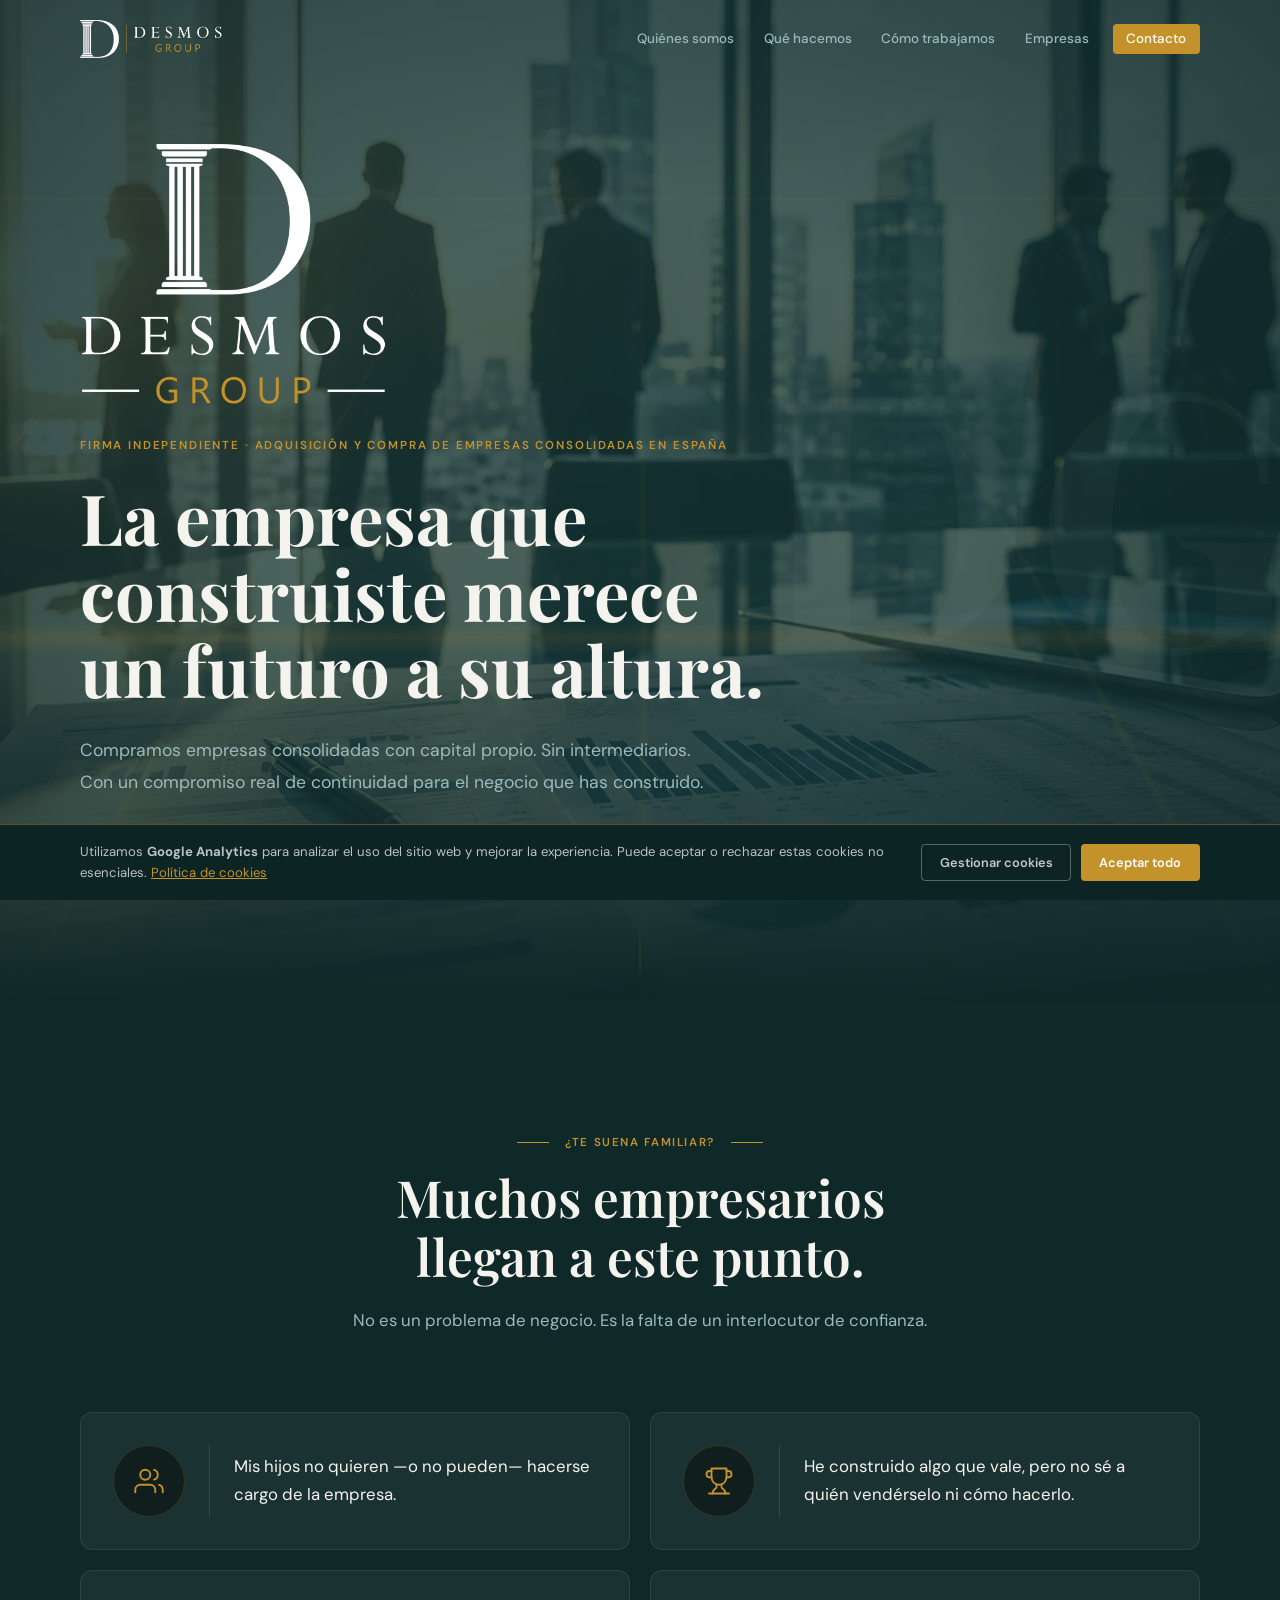
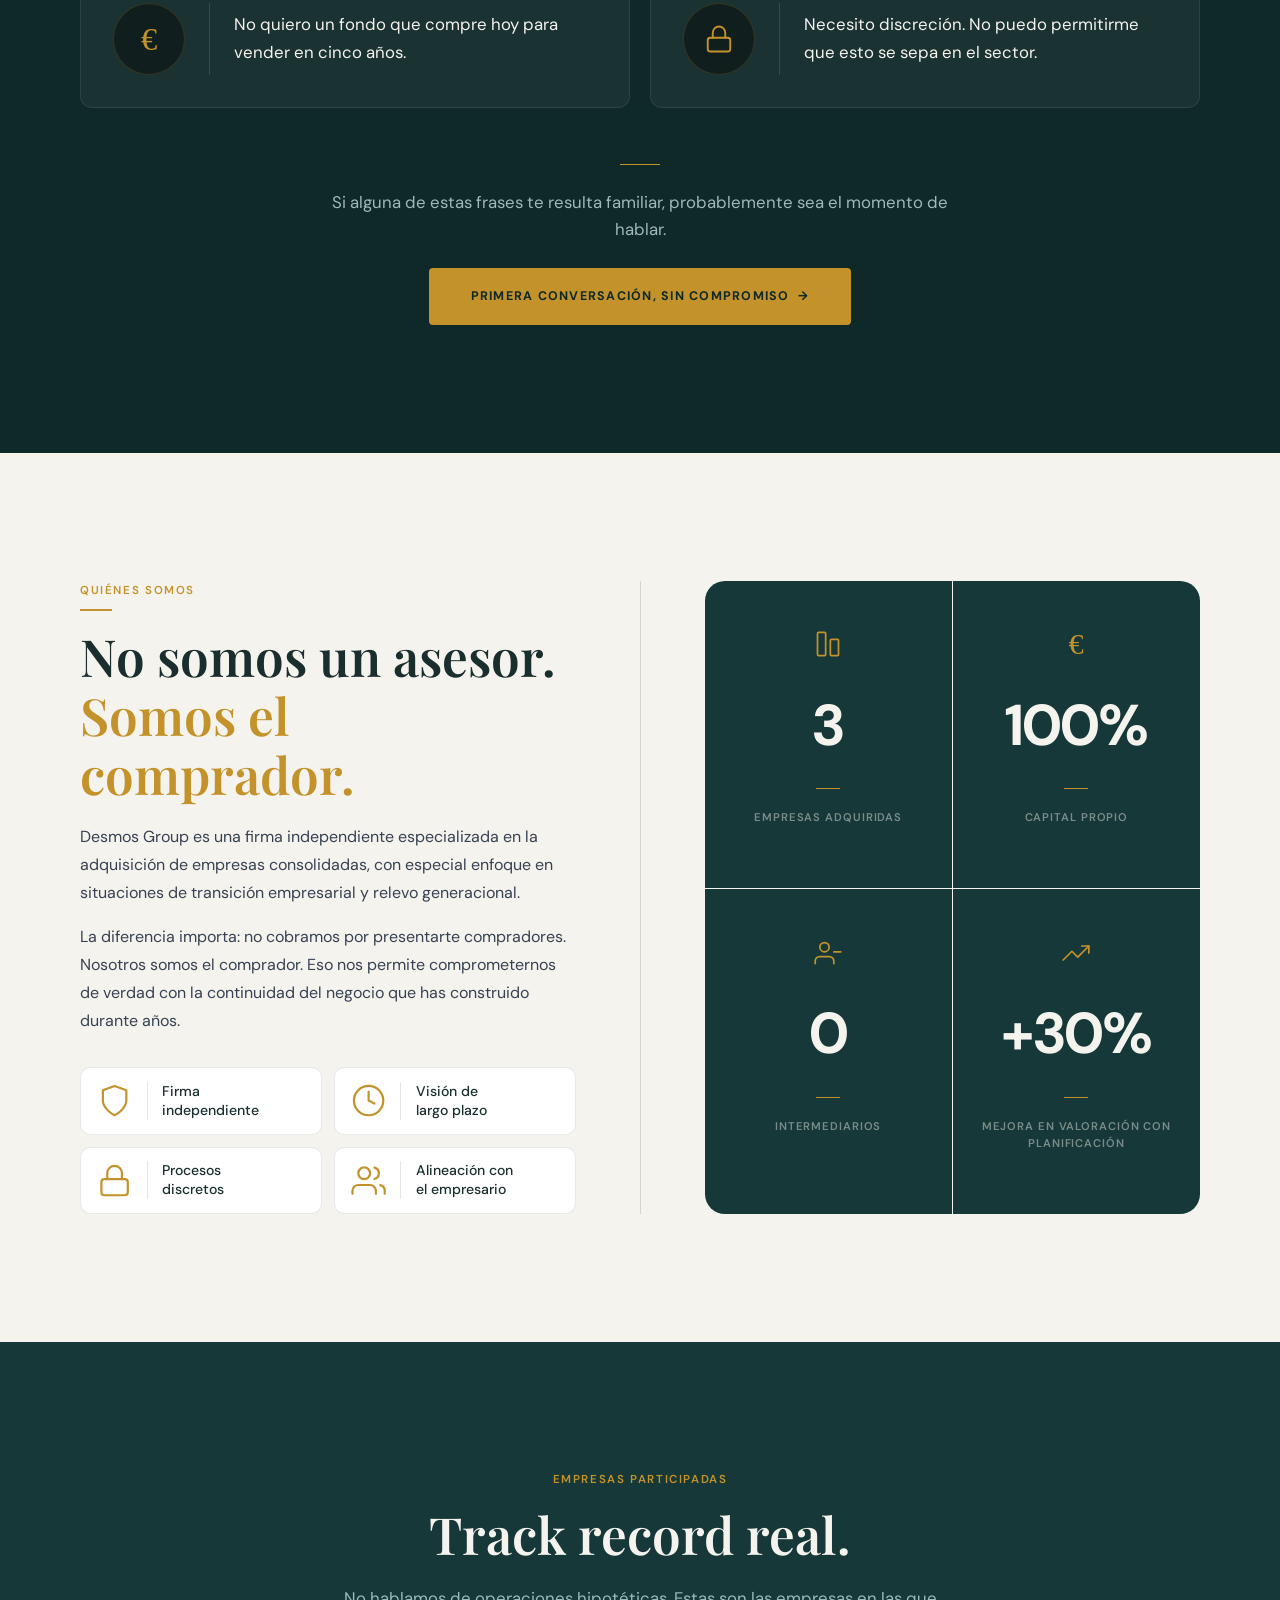
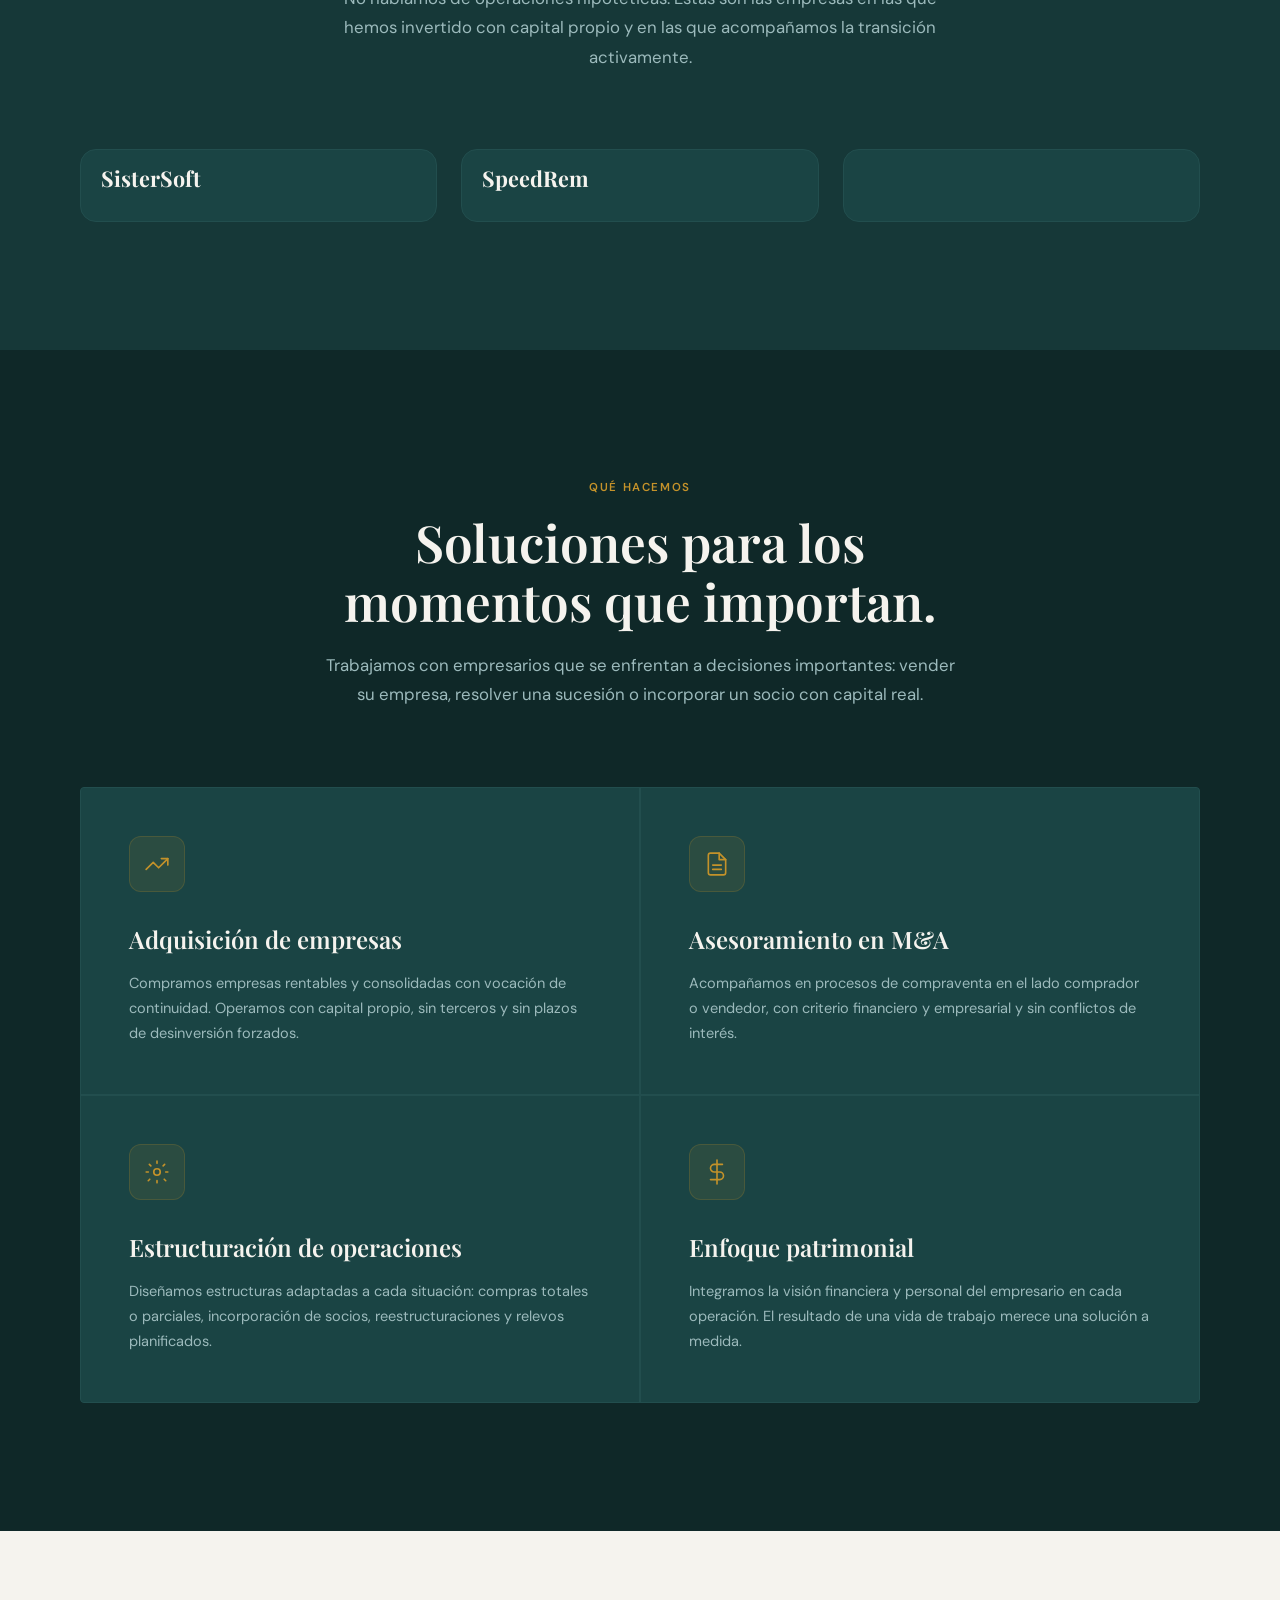
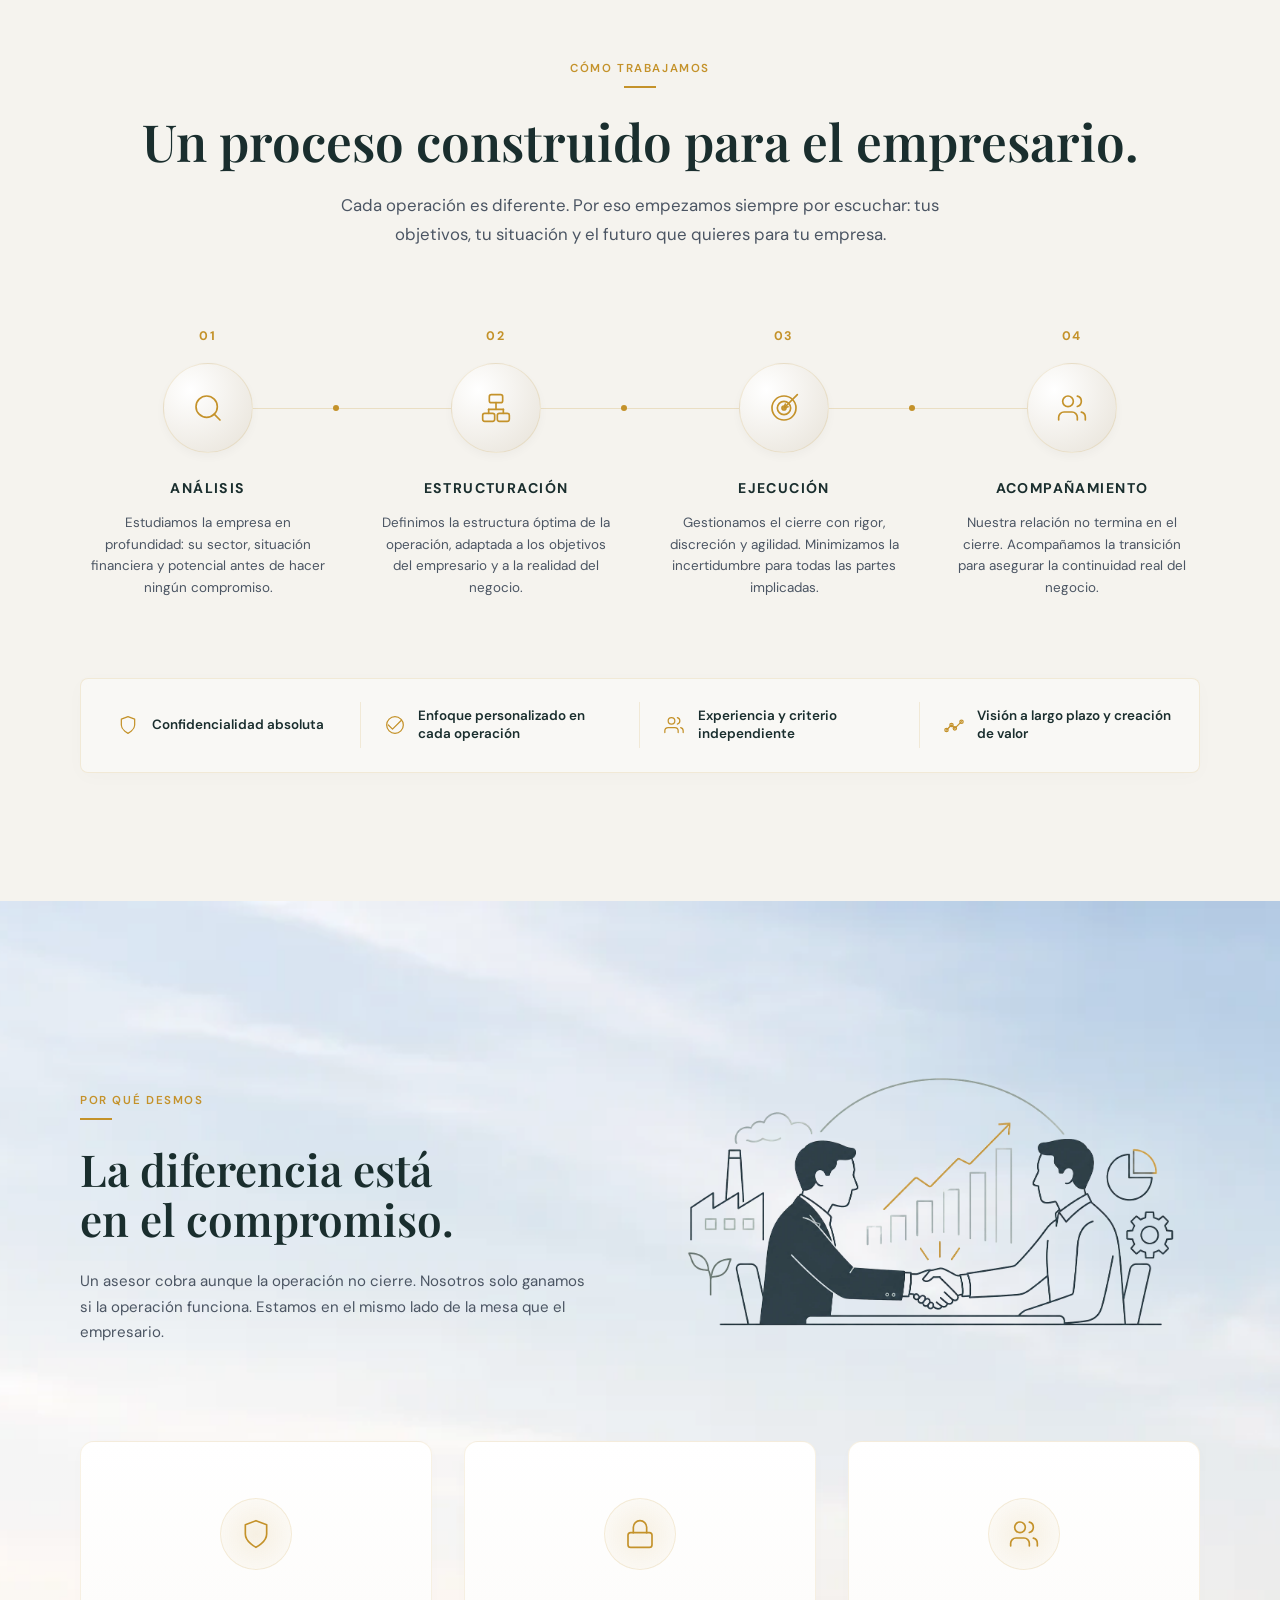
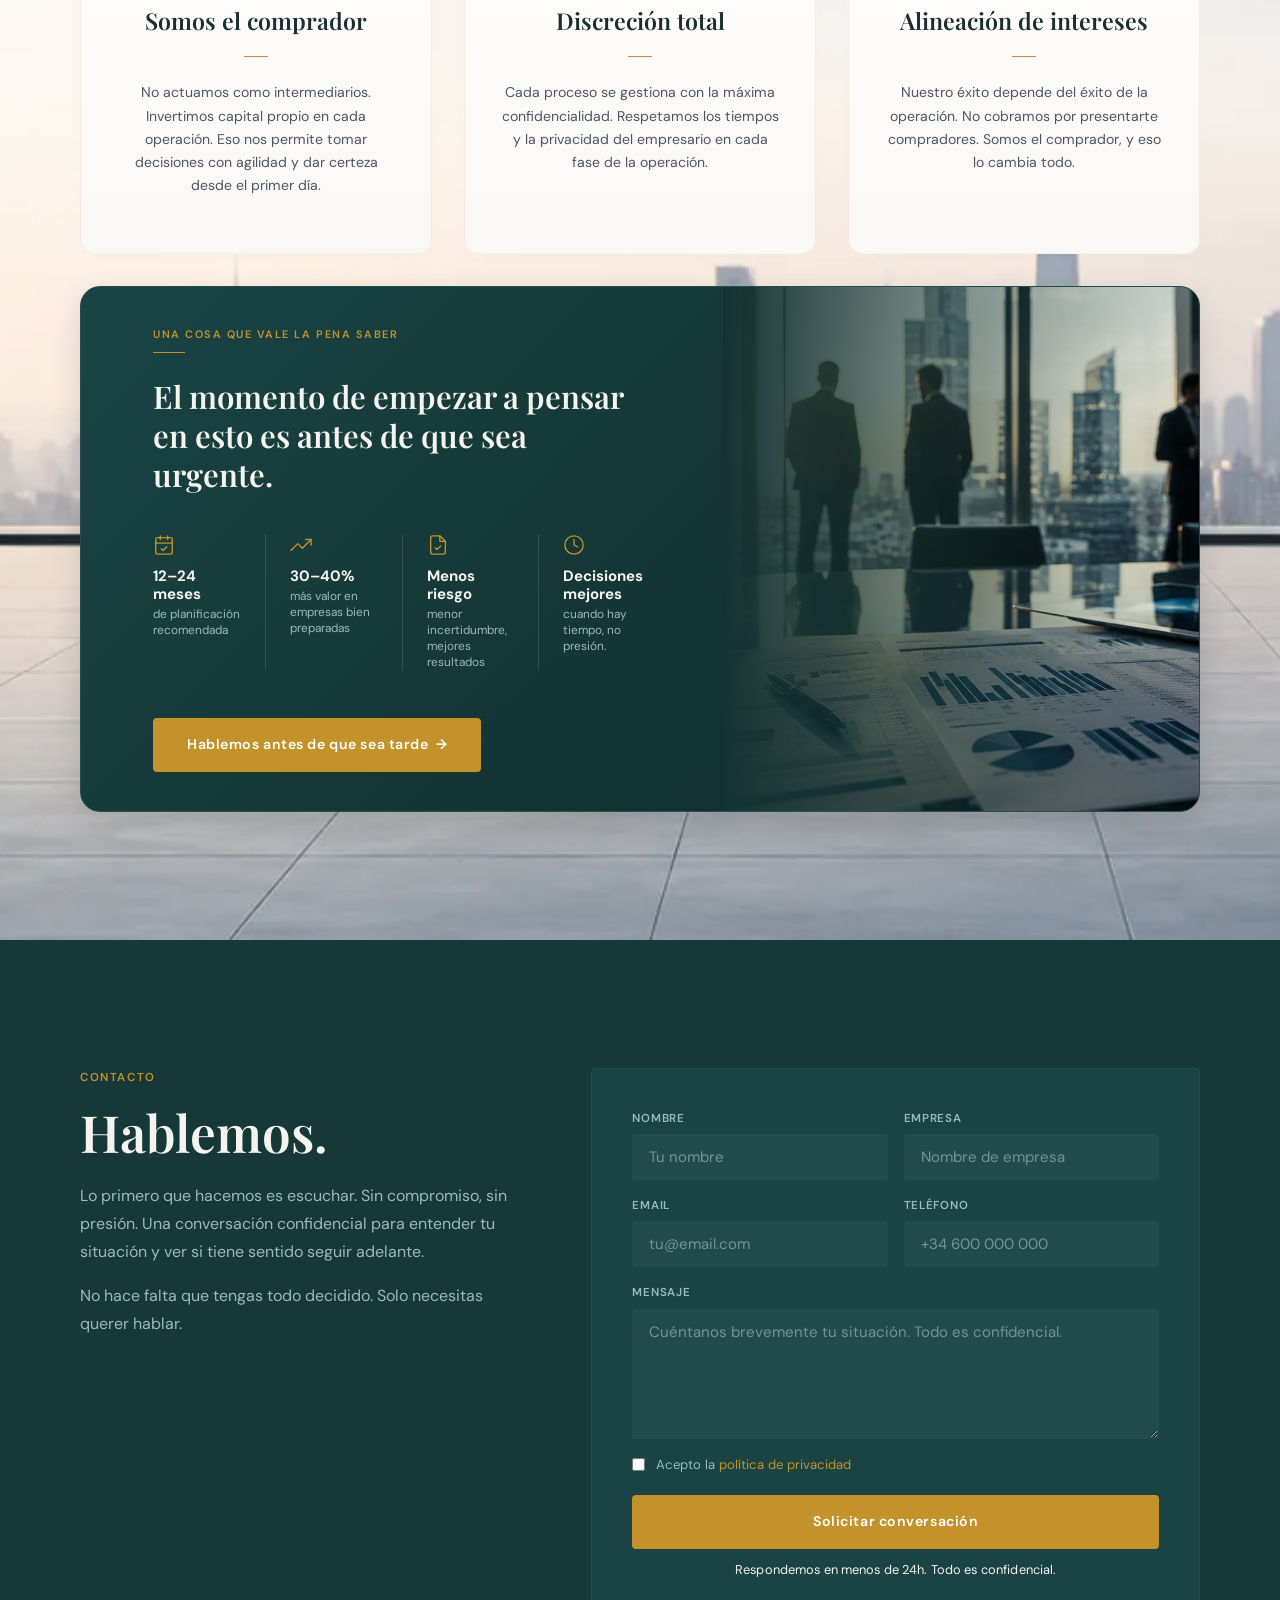
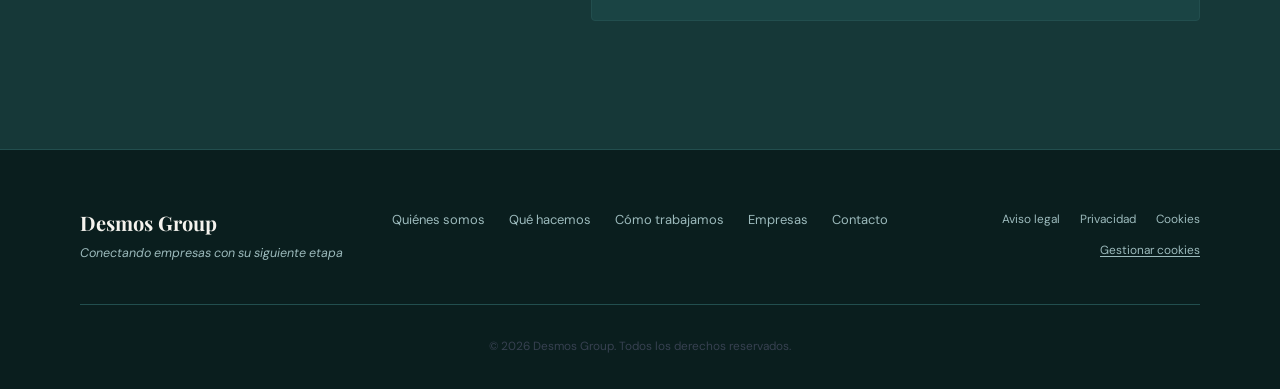
==== commit 2c96756f: "Millores SEO: title, meta description, robots.txt, sitemap i fallback portfolio - index.html: title " ====
--- a/index.html
+++ b/index.html
@@ -9,9 +9,9 @@
   <link rel="icon" type="image/png" sizes="32x32" href="img/favicon-32x32.png">
   <link rel="icon" type="image/png" sizes="16x16" href="img/favicon-16x16.png">
   <link rel="apple-touch-icon" sizes="180x180" href="img/apple-touch-icon.png">
-  <title>Desmos Group | Adquisición de empresas y asesoramiento M&A</title>
+  <title>Adquisición y compra de empresas | Desmos Group</title>
   <meta name="description"
-    content="Desmos Group compra empresas consolidadas con capital propio. Especialistas en transición empresarial y relevo generacional en España. Discreción, rigor y visión a largo plazo.">
+    content="Compramos empresas consolidadas con capital propio, sin intermediarios. Especialistas en relevo generacional y adquisición de empresas en España.">
   <meta name="robots" content="index, follow">
   <link rel="canonical" href="https://www.desmosgroup.com/">
 
@@ -353,7 +353,27 @@
           </p>
         </div>
 
-        <div class="portfolio__grid" id="portfolio-grid" aria-label="Empresas participadas"></div>
+        <div class="portfolio__grid" id="portfolio-grid" aria-label="Empresas participadas">
+          <!-- Fallback estàtic per a Googlebot (el JS substitueix aquest contingut en renderitzar) -->
+          <article class="portfolio-card">
+            <div class="portfolio-card__info">
+              <h3 class="portfolio-card__name">SisterSoft</h3>
+              <p class="portfolio-card__tipo"><!-- descripció empresa --></p>
+            </div>
+          </article>
+          <article class="portfolio-card">
+            <div class="portfolio-card__info">
+              <h3 class="portfolio-card__name">SpeedRem</h3>
+              <p class="portfolio-card__tipo"><!-- descripció empresa --></p>
+            </div>
+          </article>
+          <article class="portfolio-card">
+            <div class="portfolio-card__info">
+              <h3 class="portfolio-card__name"><!-- nom 3a empresa --></h3>
+              <p class="portfolio-card__tipo"><!-- descripció empresa --></p>
+            </div>
+          </article>
+        </div>
       </div>
     </section>
 
@@ -787,7 +807,6 @@
           </div>
 
           <div class="contact__form-wrap reveal">
-            <!-- Substituir XXXXXXXX pel codi real de Formspree -->
             <form class="contact__form" id="contact-form" action="enviar.php" method="POST"
               novalidate>
               <div class="form__row">
@@ -826,7 +845,7 @@
                 </label>
               </div>
               <div class="form__recaptcha">
-                <div class="g-recaptcha" data-sitekey="6Ldts1EtAAAAABi6IlolM50puqRF5RwnRHpWNgKT" data-theme="dark"></div>
+                <div class="g-recaptcha" data-sitekey="6Lf-7lEtAAAAANHMpr0Io987XquOwlJmVD9qOY-P" data-theme="dark"></div>
               </div>
               <button type="submit" class="btn btn--primary btn--full">Solicitar conversación</button>
               <p class="form__guarantee">Respondemos en menos de 24h. Todo es confidencial.</p>
